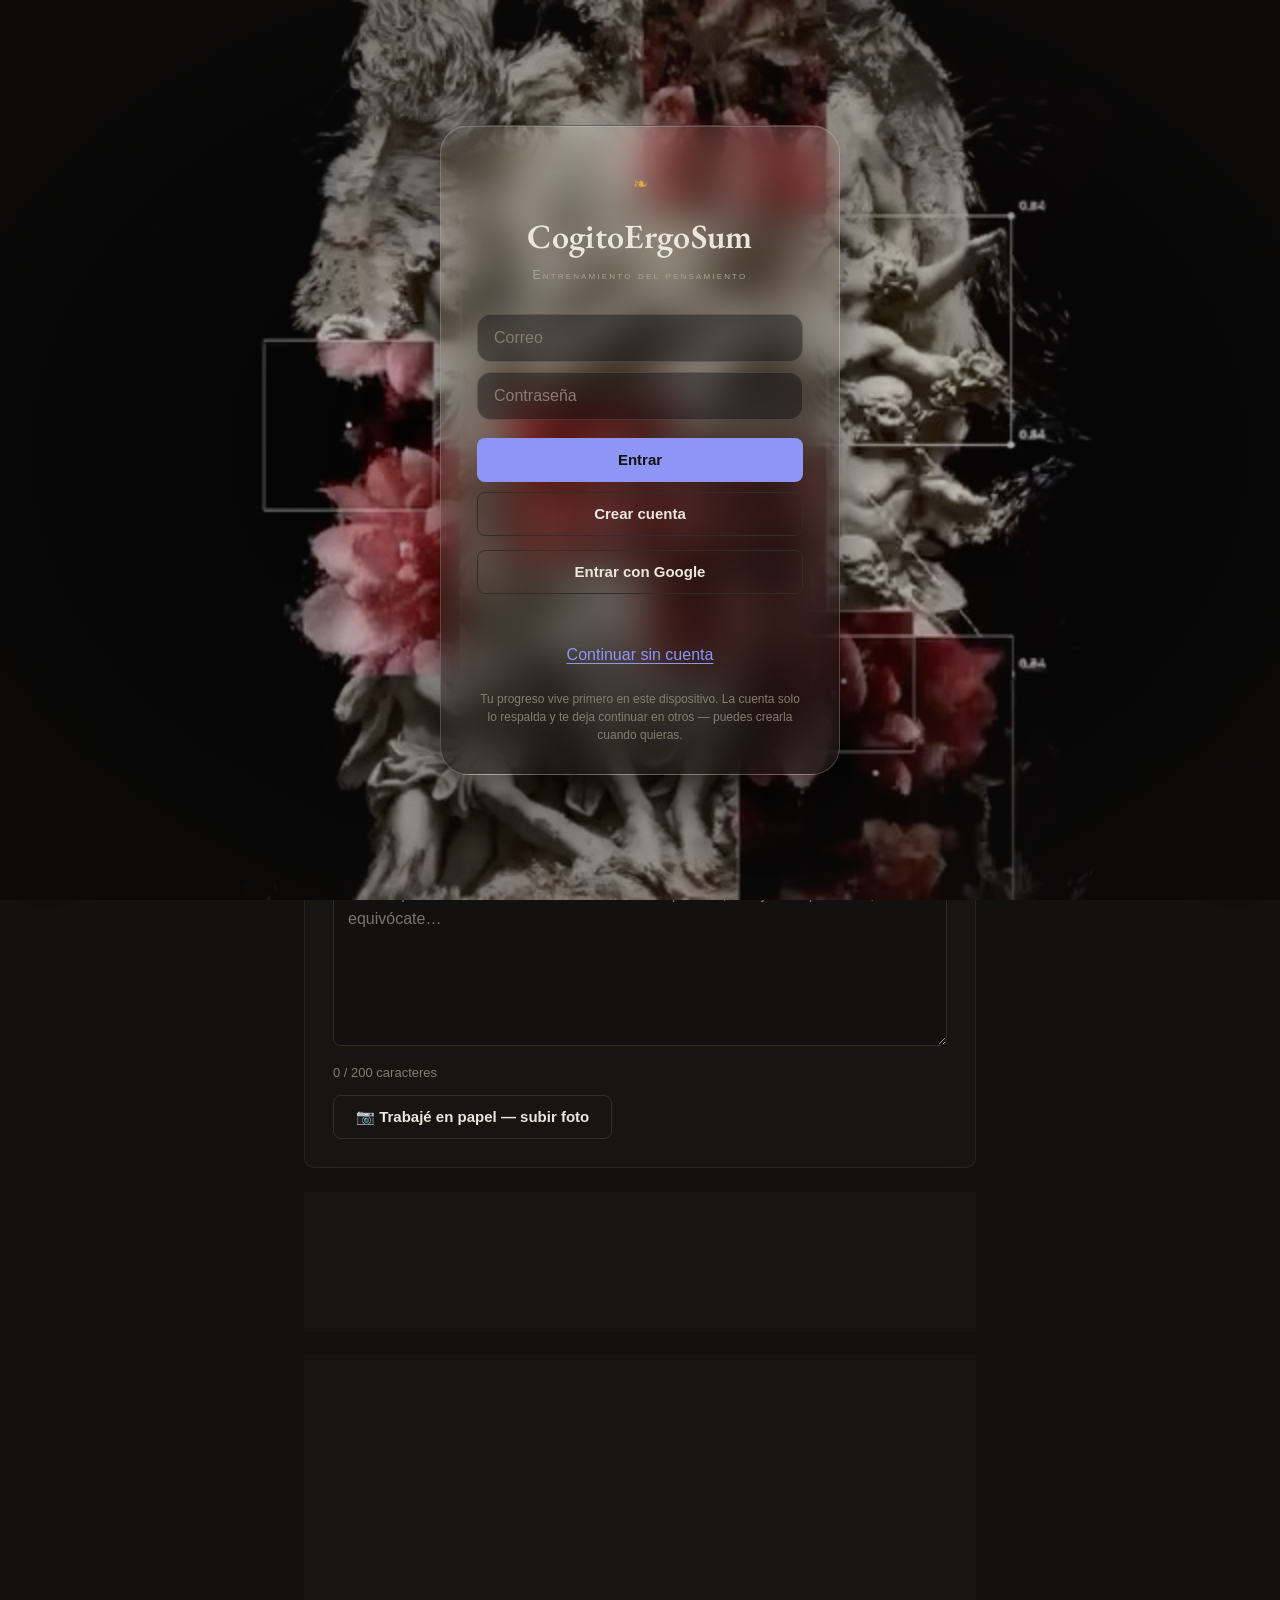
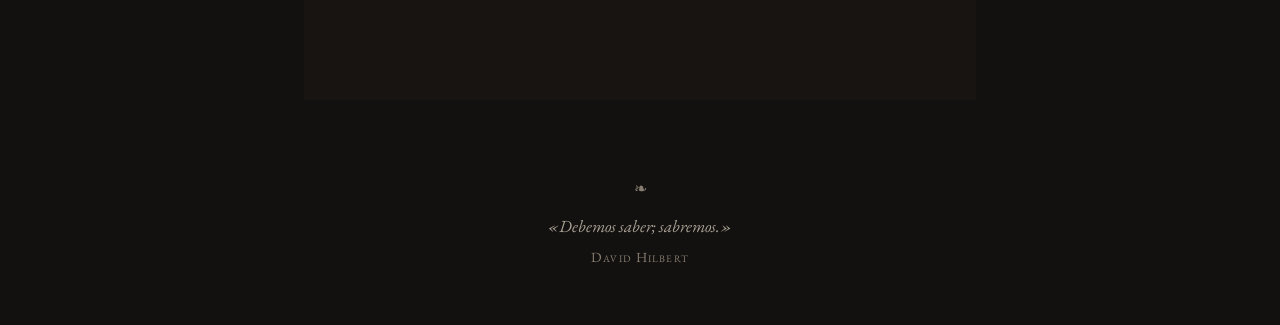
==== index.html @ 9efc7493 "guia: estilizar la vista Guia (mision, mapa, funciones, fuentes, rutina) ChatGPT reescribio el HTML " ====
<!DOCTYPE html>
<html lang="es">
<head>
  <meta charset="UTF-8" />
  <meta name="viewport" content="width=device-width, initial-scale=1.0" />
  <title>CogitoErgoSum — Entrenamiento del pensamiento</title>
  <meta name="theme-color" content="#16130f" />
  <!-- KaTeX vendorizado local (assets/katex/, sin CDN, offline/PWA): render de
       matemáticas con calidad de libro en las lecciones del Modo Estudio. El JS
       expone window.katex; js/markdown.js lo usa con fallback a Unicode. -->
  <link rel="stylesheet" href="assets/katex/katex.min.css" />
  <script defer src="assets/katex/katex.min.js"></script>
  <link rel="stylesheet" href="css/styles.css" />
  <link rel="manifest" href="manifest.webmanifest" />
  <link rel="icon" href="assets/icons/icon.svg" type="image/svg+xml" />
  <link rel="apple-touch-icon" href="assets/icons/icon-180.png" />
  <!--
    CogitoErgoSum — aplicación sin dependencias externas (PWA instalable).
    Los módulos ES6 requieren servirla por HTTP. Desde esta carpeta ejecuta:
    python3 -m http.server 8000   y abre   http://localhost:8000
  -->
</head>
<body>
  <!-- Portada de inicio de sesión: aparece al abrir si no hay sesión y el
       usuario no ha elegido "continuar sin cuenta". La cuenta es SIEMPRE
       opcional (Constitución §0.7): este umbral invita, jamás bloquea.
       El video (login.mp4) solo se reproduce con la portada visible y si
       prefers-reduced-motion lo permite; oculta, ni se descarga. -->
  <section id="pantalla-login" hidden>
    <div class="login-fondo" aria-hidden="true">
      <video id="login-video" muted loop playsinline preload="none"
        poster="assets/video/login-poster.jpg">
        <source src="assets/video/login.mp4" type="video/mp4" />
      </video>
    </div>
    <div class="login-tarjeta">
      <p class="login-floron" aria-hidden="true">❧</p>
      <h1 class="login-marca">CogitoErgoSum</h1>
      <p class="login-sub">Entrenamiento del pensamiento</p>
      <div class="login-campos">
        <input id="login-email" type="email" placeholder="Correo"
          autocomplete="email" aria-label="Correo" />
        <input id="login-password" type="password" placeholder="Contraseña"
          autocomplete="current-password" aria-label="Contraseña" />
      </div>
      <div class="login-acciones">
        <button id="btn-login-entrar" class="primario">Entrar</button>
        <button id="btn-login-registrar" class="secundario login-vidrio">Crear cuenta</button>
        <button id="btn-login-google" class="secundario login-vidrio login-google">Entrar con Google</button>
      </div>
      <p id="login-mensaje" class="login-mensaje"></p>
      <button id="btn-login-omitir" class="enlace login-omitir">Continuar sin cuenta</button>
      <p class="login-nota">
        Tu progreso vive primero en este dispositivo. La cuenta solo lo
        respalda y te deja continuar en otros — puedes crearla cuando quieras.
      </p>
    </div>
  </section>

  <!-- Fondo de la biblioteca (§5.4 punto 0): video en bucle a 0.5× detrás de
       todo el contenido. Sin autoplay deliberado: app.js lo reproduce solo si
       prefers-reduced-motion lo permite (sin JS o con movimiento reducido
       queda el póster estático, que ya viene precacheado). El filtro CSS lo
       vuelve nocturno (paleta §1) y el velo garantiza contraste AA. -->
  <div class="fondo-app" aria-hidden="true">
    <video id="fondo-video" muted loop playsinline preload="none"
      poster="assets/video/fondo-poster.jpg">
      <source src="assets/video/fondo.mp4" type="video/mp4" />
    </video>
  </div>

  <header class="app-header">
    <div class="header-inner">
      <div class="marca-bloque">
        <span class="marca">CogitoErgoSum</span>
        <span class="marca-sub">Entrenamiento del pensamiento</span>
      </div>
      <!-- Rachas siempre visibles: 🔥 entrenamiento · 📘 estudio (independientes) -->
      <div id="header-rachas" class="header-rachas" title="Tus rachas"></div>
      <nav>
        <button id="nav-sesion" class="activo">Entrenamiento</button>
        <button id="nav-estudio">Estudio</button>
        <button id="nav-claustro">Claustro</button>
        <button id="nav-guia">Guía</button>
        <button id="nav-dashboard">Dashboard</button>
      </nav>
      <!-- Cerrar sesión: existe solo con sesión activa; los datos locales
           siguen intactos (LocalStorage es la verdad, §3.4) -->
      <button id="btn-header-salir" class="header-salir" hidden
        title="Cerrar sesión" aria-label="Cerrar sesión">⏻</button>
    </div>
  </header>

  <main class="contenedor">

    <!-- ============================ SESIÓN ============================ -->
    <section id="vista-sesion">

      <!-- Fresh start (§2.2): romper la racha nunca borra el logro -->
      <article class="tarjeta freshstart" id="seccion-freshstart" hidden>
        <h2>Las rachas se rompen; los hábitos se reconstruyen</h2>
        <p id="freshstart-texto" class="freshstart-texto"></p>
        <div class="freshstart-acciones">
          <button id="btn-freshstart-meta" class="primario">Empezar meta corta: 3 días</button>
          <button id="btn-freshstart-cerrar" class="secundario">Hoy solo entreno</button>
        </div>
      </article>

      <!-- Problema del día: solo enunciado y dificultad visual mínima -->
      <article class="tarjeta">
        <div class="problema-meta">
          <span id="problema-dificultad" class="dificultad" title="Dificultad"></span>
          <span id="badge-revision" class="badge" hidden>Revisión</span>
        </div>
        <h1 id="problema-titulo">Cargando…</h1>
        <p id="problema-enunciado"></p>
      </article>

      <!-- Temporizador de reflexión (§2.6: pausa + duración configurable) -->
      <article class="tarjeta">
        <h2>Tiempo de reflexión</h2>
        <div class="timer-fila">
          <span id="timer-display">20:00</span>
          <div class="timer-controles">
            <button id="btn-timer-pausa" class="timer-boton" title="Pausar o reanudar el cronómetro" aria-label="Pausar o reanudar el cronómetro">⏸</button>
            <button id="btn-timer-extender" class="timer-boton" title="Seguir forcejeando 10 minutos más">+10 min</button>
            <button id="btn-timer-terminar" class="timer-boton timer-boton--terminar" title="Ya llegué a la solución — terminar el forcejeo ahora" aria-label="Terminar el forcejeo ahora" hidden>Listo</button>
          </div>
        </div>
        <span id="timer-etiqueta" class="timer-etiqueta">La solución se desbloquea al agotarse</span>
        <div class="barra-progreso"><div id="timer-progreso"></div></div>
        <div class="timer-config">
          <label for="select-duracion">Duración de tus próximos forcejeos:</label>
          <select id="select-duracion" aria-label="Duración del temporizador para próximos problemas"></select>
          <span id="timer-sugerencia" class="timer-sugerencia"></span>
        </div>
        <!-- Checkpoint metacognitivo (Schoenfeld): ~40% y ~80% del forcejeo -->
        <div id="checkpoint-metacognitivo" class="checkpoint" hidden>
          <span class="checkpoint-titulo">Checkpoint metacognitivo</span>
          <p></p>
        </div>
      </article>

      <!-- Mi Desconstrucción -->
      <article class="tarjeta">
        <h2>Mi Desconstrucción</h2>
        <ul class="guia-desconstruccion">
          <li>¿Qué se pide exactamente y qué información tengo?</li>
          <li>¿Qué falta, qué sobra y qué restricciones existen?</li>
          <li>¿Qué hipótesis y estrategias podría probar?</li>
          <li>¿A qué otros problemas se parece?</li>
          <li>Registra intentos, errores y caminos descartados.</li>
          <li id="guia-revision" hidden>Es una revisión: ¿qué señal del enunciado reconoces y qué moraleja de tu cuaderno aplica aquí?</li>
        </ul>
        <textarea id="desconstruccion"
          placeholder="Piensa por escrito. Nadie te observa: anota hipótesis, dibuja con palabras, equivócate…"></textarea>
        <div class="textarea-pie">
          <span id="contador-caracteres">0 / 200 caracteres</span>
          <span id="autosave-indicador"></span>
        </div>
        <!-- Desconstrucción en papel (IA, opcional): el mentor transcribe la
             foto (texto y expresiones matemáticas) y valida la redacción —
             jamás juzga si el camino es correcto durante el forcejeo. -->
        <div id="descon-foto-fila" class="acciones-cuenta" hidden>
          <button id="btn-descon-foto" class="secundario">📷 Trabajé en papel — subir foto</button>
          <input id="input-descon-foto" type="file" accept="image/*" hidden />
          <span id="descon-foto-estado" class="sync-mensaje"></span>
        </div>
        <div id="descon-foto-resultado" class="foto-resultado" hidden>
          <p class="nota-privacidad">Transcripción del mentor — revísala antes de añadirla:</p>
          <p id="descon-foto-transcripcion" class="foto-transcripcion"></p>
          <p id="descon-foto-observacion" class="foto-observacion"></p>
          <div class="acciones-cuenta">
            <button id="btn-descon-foto-anadir" class="primario">Añadir a mi desconstrucción</button>
            <button id="btn-descon-foto-descartar" class="secundario">Descartar</button>
          </div>
        </div>
      </article>

      <!-- Hints socráticos -->
      <article class="tarjeta">
        <h2>Pistas</h2>
        <ul id="hints-lista"></ul>
        <button id="btn-hint" class="secundario">Pedir pista 1 de 5</button>
      </article>

      <!-- Revelar solución (bloqueado por timer + desconstrucción + predicción) -->
      <article class="tarjeta">
        <h2>Solución</h2>

        <!-- Predicción de jugada: el usuario genera su hipótesis de estrategia
             ANTES de ver la solución; la real se revela solo al cerrar la sesión -->
        <fieldset class="autoeval" id="fieldset-prediccion">
          <legend>Predicción de jugada — antes de revelar: ¿qué crees que pedía este problema?</legend>
          <label><input type="radio" name="prediccion" value="inversion" /> Pensar hacia atrás</label>
          <label><input type="radio" name="prediccion" value="optimizacion" /> Maximizar o minimizar</label>
          <label><input type="radio" name="prediccion" value="invariantes" /> Algo que se conserva</label>
          <label><input type="radio" name="prediccion" value="patrones" /> Una regularidad oculta</label>
          <label><input type="radio" name="prediccion" value="nose" /> Aún no lo veo</label>
        </fieldset>

        <button id="btn-revelar" class="primario" disabled>Revelar solución</button>
        <p id="bloqueo-mensaje"></p>
        <div id="seccion-solucion" hidden>
          <p id="solucion-texto"></p>
          <p id="explicacion-texto"></p>
        </div>
      </article>

      <!-- Reflexión posterior (Pólya: mirar hacia atrás) -->
      <article class="tarjeta" id="seccion-reflexion" hidden>
        <h2>Reflexión</h2>

        <fieldset class="autoeval">
          <legend>¿Cómo te fue antes de ver la solución?</legend>
          <label><input type="radio" name="autoeval" value="resuelto" /> Lo resolví</label>
          <label><input type="radio" name="autoeval" value="parcial" /> Avancé parcialmente</label>
          <label><input type="radio" name="autoeval" value="fallado" /> Aún no salió</label>
        </fieldset>

        <!-- Ficha para el cuaderno de moralejas: el artefacto más importante.
             Moraleja y disparador son obligatorios para cerrar la sesión. -->
        <div class="campo-reflexion campo-ficha">
          <label for="ficha-moraleja">★ Moraleja — ¿qué aprendiste? En una frase: qué desbloqueó el problema</label>
          <textarea id="ficha-moraleja" class="textarea-corta"
            placeholder="Ej.: «Sumar las ecuaciones hace desaparecer la variable cruzada.»"></textarea>
        </div>

        <div class="campo-reflexion campo-ficha">
          <label for="ficha-disparador">★ Disparador — ¿qué señal del enunciado debía hacerte pensar en esa idea?</label>
          <textarea id="ficha-disparador" class="textarea-corta"
            placeholder="Ej.: «Había simetría → debí buscar una sustitución simétrica.»"></textarea>
        </div>

        <div class="campo-reflexion">
          <label for="reflexion-comparacion">Comparación — mi enfoque vs. la solución propuesta</label>
          <textarea id="reflexion-comparacion" placeholder="¿Qué intentaste (sobre todo los caminos muertos)? ¿Dónde te atascaste exactamente? ¿Dónde divergió tu camino?"></textarea>
        </div>

        <!-- Revisión del mentor (IA, opcional; SOLO tras el revelado): compara
             tu intento (texto o foto del papel) con la solución oficial y
             señala el punto exacto de divergencia. -->
        <div id="revision-ia" class="campo-reflexion" hidden>
          <label>Revisión del mentor (opcional) — sube tu intento y te dirá dónde exactamente divergió tu camino</label>
          <div class="acciones-cuenta">
            <button id="btn-revision-foto" class="secundario">📷 Foto de mi intento</button>
            <input id="input-revision-foto" type="file" accept="image/*" hidden />
            <button id="btn-revision-pedir" class="secundario">Pedir revisión</button>
          </div>
          <p id="revision-estado" class="sync-mensaje"></p>
          <div id="revision-resultado" class="piso-ficha" hidden></div>
        </div>

        <div class="campo-reflexion">
          <label for="reflexion-transferencia">Transferencia — ¿dónde más aplica esta idea?</label>
          <textarea id="reflexion-transferencia" placeholder="Contextos distintos donde reutilizarías este esquema mental."></textarea>
        </div>

        <button id="btn-completar" class="primario">Cerrar sesión de hoy</button>
        <p id="reflexion-error" class="error"></p>
      </article>

      <!-- Resultado -->
      <article class="tarjeta" id="seccion-resultado" hidden>
        <h2>Sesión completada</h2>
        <div id="resultado-score">—</div>
        <!-- Momento de aprendizaje explícito: la estrategia se revela SOLO aquí -->
        <p id="resultado-estrategia" class="resultado-estrategia"></p>
        <p id="resultado-prediccion" class="resultado-detalle"></p>
        <!-- Validación del proceso (§2.2): tras un fallo, dato + reencuadre -->
        <p id="resultado-proceso" class="resultado-proceso" hidden></p>
        <p id="resultado-dificultad" class="resultado-detalle"></p>
        <p id="resultado-racha" class="resultado-detalle"></p>
        <!-- Revelado de insignias: solo aquí, jamás interrumpe el forcejeo -->
        <div id="resultado-insignias" class="insignias-reveladas"></div>
        <p class="separador-floron" aria-hidden="true">❧</p>
        <button id="btn-otro-problema" class="secundario">Entrenar otro problema</button>
      </article>

      <!-- Piso mínimo: en días sin energía, un recall corto conserva la cadena -->
      <p id="piso-invitacion" class="piso-invitacion" hidden>
        ¿Día sin energía? <button id="btn-piso-abrir" class="enlace">Cumple el piso mínimo (~5 min)</button> y conserva la cadena.
      </p>

      <article class="tarjeta" id="seccion-piso" hidden>
        <h2>Piso mínimo — recuerda una ficha</h2>
        <p class="piso-instruccion">
          Sin resolverlo de nuevo: ¿qué señal del enunciado debía disparar la idea clave,
          y cuál fue la moraleja que destilaste?
        </p>
        <h3 id="piso-titulo" class="piso-titulo"></h3>
        <p id="piso-enunciado" class="piso-enunciado"></p>
        <div id="piso-quiz">
          <textarea id="piso-recuerdo" class="textarea-corta"
            placeholder="Escribe de memoria la señal y la moraleja. Después podrás comparar con tu ficha original."></textarea>
          <div class="textarea-pie">
            <span id="piso-contador">0 / 80 caracteres</span>
          </div>
          <button id="btn-piso-completar" class="primario" disabled>Cerrar piso mínimo</button>
        </div>
        <div id="piso-ficha" class="piso-ficha" hidden></div>
        <p id="piso-resultado" class="resultado-detalle"></p>
        <div id="piso-insignias" class="insignias-reveladas"></div>
      </article>

    </section>

    <!-- ============================ ESTUDIO =========================== -->
    <!-- Camino 2: roadmap de Definitivo.pdf. Lectura dirigida (la app señala
         qué leer; se lee en el libro), retrieval al volver y examen del motor
         por bloque. El contenido vive en data/study.json. -->
    <section id="vista-estudio" hidden>

      <article class="tarjeta">
        <h2>Tu camino</h2>
        <p id="estudio-bloque-titulo" class="estudio-bloque-titulo">Cargando…</p>
        <p id="estudio-bloque-meta" class="estudio-bloque-meta"></p>
        <label class="estudio-bloque-nav">Ver bloque:
          <select id="estudio-bloque-selector"></select>
        </label>
        <ul id="estudio-unidades" class="estudio-unidades"></ul>
        <p id="estudio-examen-estado" class="nota-privacidad"></p>
        <button id="btn-examen-iniciar" class="primario" hidden>Presentar examen del bloque</button>
      </article>

      <article class="tarjeta" id="estudio-unidad" hidden>
        <h2>Unidad</h2>
        <h3 id="unidad-titulo" class="piso-titulo"></h3>
        <div id="unidad-lectura" class="lista-estrategias"></div>
        <!-- Lección integrada (pedido 2026-06-11): teoría completa redactada
             para la app (data/teoria/*.md) — estudiable sin el libro físico.
             El puntero al libro se conserva para quien quiera profundizar. -->
        <button id="btn-unidad-leccion" class="secundario" hidden>📖 Leer la lección aquí</button>
        <div id="unidad-leccion" class="leccion" hidden></div>
        <button id="btn-quiz-iniciar" class="primario" hidden>Ya leí — evalúame</button>
        <div id="unidad-quiz" hidden></div>
        <div id="unidad-cierre" hidden></div>
      </article>

      <article class="tarjeta" id="estudio-examen" hidden>
        <h2>Examen del bloque</h2>
        <p class="piso-instruccion">
          Cinco problemas no vistos, mezclados de todo lo avanzado. Por cada uno:
          predice la jugada, forcejea, y al revelar registra el disparador.
          Se aprueba reconociendo jugadas, no resolviéndolo todo.
        </p>
        <div id="examen-contenido"></div>
      </article>

      <article class="tarjeta" id="estudio-examen-cluster" hidden>
        <h2 id="examen-cluster-titulo">Examen del cluster</h2>
        <p class="piso-instruccion">
          Preguntas seleccionadas de todas las lecciones del cluster. Responde desde
          la memoria antes de revelar — el forcejeo es el aprendizaje.
        </p>
        <div id="examen-cluster-contenido"></div>
      </article>

      <!-- La Fase 7 (Arena) agrupa sus 118 lecciones bajo las 8 categorías de la
           taxonomía (data/entrevista/_taxonomia.json): cada categoría es un
           acordeón con sus unidades en orden didáctico y, dentro, la simulación de
           entrevista de esa ronda (Nivel E, sin IA, cluster-<id>.json). Lo pinta
           renderClustersFase7() en js/study.js dentro de #estudio-unidades. -->

    </section>

    <!-- =========================== CLAUSTRO =========================== -->
    <!-- Fase D (§2.4): compartir la pasión, no establecer dominancia.
         Solo vitrinas (avatar, sellos, rachas, moraleja opt-in) y el
         reconocimiento ❧. Sin rankings, sin presencia, sin actividad. -->
    <section id="vista-claustro" hidden>

      <article class="tarjeta" id="claustro-sin-cuenta" hidden>
        <h2>El claustro</h2>
        <p class="piso-instruccion">
          Un lugar pequeño para compartir con tus amigos la pasión de razonar:
          cada quien ve la vitrina del otro (su pensador, sus sellos, sus rachas)
          como fuente de inspiración — nunca como competencia.
        </p>
        <p class="nota-privacidad">
          Para entrar necesitas tu cuenta de sincronización: ve a
          Dashboard → «Mi cuenta» y crea una o inicia sesión. El claustro es
          completamente opcional: la app entera funciona sin él.
        </p>
      </article>

      <article class="tarjeta" id="claustro-sin-nombre" hidden>
        <h2>Entra al claustro</h2>
        <p class="piso-instruccion">
          Elige el nombre con el que te verán tus amigos. Tu perfil es invisible
          para cualquiera que no sea tu amigo aceptado.
        </p>
        <div class="mentor-config">
          <input id="claustro-username" type="text" maxlength="24"
            placeholder="Tu nombre en el claustro (3-24 caracteres)" autocomplete="off" />
          <button id="btn-claustro-crear" class="primario">Entrar al claustro</button>
        </div>
        <p id="claustro-crear-msg" class="sync-mensaje"></p>
      </article>

      <article class="tarjeta" id="claustro-notifs" hidden>
        <h2>Reconocimientos recibidos</h2>
        <div id="claustro-notifs-lista"></div>
      </article>

      <article class="tarjeta" id="claustro-amigos" hidden>
        <h2>Tus amigos</h2>
        <p class="fila"><strong>Tu nombre:</strong> <span id="claustro-mi-nombre"></span></p>
        <ul id="claustro-amigos-lista" class="estudio-unidades"></ul>
        <p id="claustro-amigos-vacio" class="nota-privacidad" hidden>
          Aún sin amigos por aquí — y no hace falta ninguno para entrenar.
          Cuando quieras compartir el camino: genera un código y dáselo a UNA persona.
        </p>
        <div class="acciones-cuenta">
          <button id="btn-claustro-invitar" class="secundario">Generar código de invitación</button>
        </div>
        <p id="claustro-codigo" class="sync-mensaje"></p>
        <div class="mentor-config">
          <input id="claustro-canje" type="text" placeholder="Código de un amigo (CES-…)" autocomplete="off" />
          <button id="btn-claustro-canjear" class="secundario">Canjear</button>
        </div>
        <p id="claustro-msg" class="sync-mensaje"></p>
      </article>

      <!-- Vitrina de un amigo: avatar, sellos ganados, rachas, moraleja -->
      <article class="tarjeta" id="claustro-vitrina" hidden>
        <h2>Vitrina</h2>
        <h3 id="vitrina-nombre" class="piso-titulo"></h3>
        <div id="vitrina-rachas" class="vitrina-rachas"></div>
        <div id="vitrina-avatar" class="avatar-figura"></div>
        <div id="vitrina-moraleja" class="piso-ficha" hidden></div>
        <div id="vitrina-insignias" class="estante"></div>
        <div class="acciones-cuenta">
          <button id="btn-vitrina-pj" class="primario">Pensar juntos</button>
          <button id="btn-vitrina-cerrar" class="secundario">Volver</button>
          <button id="btn-vitrina-eliminar" class="secundario peligro">Deshacer el vínculo</button>
        </div>
      </article>

      <!-- Pensar juntos (§2.4 p.15): mismo problema, cada quien por su lado.
           El problema se sortea del pool común; sin score, sin ganador. -->
      <article class="tarjeta" id="claustro-pj" hidden>
        <h2>Pensar juntos</h2>
        <p class="nota-privacidad">
          Dos amigos atacan el MISMO problema, cada quien por su lado y con el
          bucle completo de entrenamiento. Al cerrar ambos, sus desconstrucciones
          y moralejas se leen lado a lado. No hay ganador: el premio es ver otra
          mente trabajar.
        </p>
        <div id="pj-lista"></div>
      </article>

      <article class="tarjeta" id="claustro-pj-vista" hidden>
        <h2>Dos mentes, un problema</h2>
        <div id="pj-vista-contenido"></div>
        <div class="acciones-cuenta">
          <button id="btn-pj-vista-cerrar" class="secundario">Volver</button>
        </div>
      </article>

      <article class="tarjeta" id="claustro-compartir" hidden>
        <h2>Mi moraleja de la semana</h2>
        <p class="nota-privacidad">
          Lo único de tu trabajo que un amigo puede leer — y solo si tú lo decides.
          Elige una ficha de tu cuaderno para dejarla en tu vitrina.
        </p>
        <select id="claustro-ficha-select" class="selector" aria-label="Ficha a compartir"></select>
        <div class="acciones-cuenta">
          <button id="btn-claustro-compartir" class="secundario">Compartir esta ficha</button>
          <button id="btn-claustro-descompartir" class="secundario">Dejar de compartir</button>
        </div>
        <p id="claustro-compartir-msg" class="sync-mensaje"></p>
      </article>

    </section>

    <!-- =========================== DASHBOARD ========================== -->
    <section id="vista-dashboard" hidden>

      <article class="tarjeta">
        <h2>Dashboard cognitivo</h2>
        <div class="grid-stats">
          <div class="stat"><div id="stat-resueltos" class="valor">0</div><div class="etiqueta">Problemas</div></div>
          <div class="stat"><div id="stat-exito" class="valor">0%</div><div class="etiqueta">Tasa de éxito</div></div>
          <div class="stat"><div id="stat-tiempo" class="valor">0 min</div><div class="etiqueta">Tiempo promedio</div></div>
          <div class="stat"><div id="stat-hints" class="valor">0</div><div class="etiqueta">Pistas usadas</div></div>
          <div class="stat"><div id="stat-racha" class="valor">0</div><div class="etiqueta">Racha diaria</div></div>
          <div class="stat"><div id="stat-mejor-racha" class="valor">0</div><div class="etiqueta">Mejor racha</div></div>
          <div class="stat"><div id="stat-dificultad" class="valor">—</div><div class="etiqueta">Nivel actual</div></div>
          <div class="stat"><div id="stat-disparadores" class="valor">—</div><div class="etiqueta">Disparadores reconocidos</div></div>
          <div class="stat"><div id="stat-fichas" class="valor">0</div><div class="etiqueta">Fichas con disparador</div></div>
        </div>
      </article>

      <!-- El pensador: avatar por capas — cuenta la historia de TU trabajo -->
      <article class="tarjeta">
        <h2>El pensador</h2>
        <div id="avatar-figura" class="avatar-figura"></div>
        <p class="avatar-nota">
          Cada elemento se gana con trabajo: pasa el cursor para leer su historia.
          Nada aquí se compra ni se sortea.
        </p>
        <div id="rating-heuristicas" class="rating-heuristicas"></div>
        <p class="nota-privacidad">
          Tu nivel por estrategia es privado: mide tu camino contra tu propio pasado,
          no contra nadie. Dominada = 5 o más sesiones con puntuación ≥ 70 en esa estrategia.
        </p>
      </article>

      <!-- Mi estante: vitrina de sellos. Las no ganadas son siluetas sin nombre -->
      <article class="tarjeta">
        <h2>Mi estante</h2>
        <p class="nota-privacidad">
          Sellos de la biblioteca: se ganan con esfuerzo sostenido, nunca con suerte.
          Los que faltan permanecen en silueta — aún por descubrir.
        </p>
        <div id="estante-insignias" class="estante"></div>
      </article>

      <article class="tarjeta">
        <h2>Modo Estudio</h2>
        <div class="lista-estrategias" id="dash-estudio">
          <p class="fila">Aún sin actividad de estudio.</p>
        </div>
      </article>

      <article class="tarjeta">
        <h2>Cuaderno de moralejas</h2>
        <p class="nota-privacidad">
          Tu biblioteca de patrones: una ficha por problema con la moraleja que destilaste
          y la señal que debía dispararla. Releerlas y contarlas es tu evidencia de avance.
        </p>
        <div id="cuaderno-lista" class="cuaderno-lista"></div>
        <button id="btn-imprimir-cuaderno" class="secundario" style="margin-top:12px">
          ⬇ Descargar / imprimir cuaderno
        </button>
      </article>

      <article class="tarjeta">
        <h2>Estrategias mentales</h2>
        <div class="lista-estrategias">
          <p class="fila"><strong>Dominadas:</strong> <span id="estrategias-dominadas">—</span></p>
          <p class="fila"><strong>En desarrollo:</strong> <span id="estrategias-debiles">—</span></p>
        </div>
        <div id="chart-estrategias"></div>
      </article>

      <article class="tarjeta">
        <h2>Curva de dificultad</h2>
        <div id="chart-curva"></div>
      </article>

      <!-- Mi cuenta: sincronización opcional (Fase C). LocalStorage sigue
           siendo la verdad; sin cuenta, la app es 100% funcional. -->
      <article class="tarjeta">
        <h2>Mi cuenta — sincronización entre dispositivos (opcional)</h2>
        <div id="cuenta-anonima">
          <div class="mentor-config">
            <input id="sync-email" type="email" placeholder="Correo" autocomplete="email" />
            <input id="sync-password" type="password" placeholder="Contraseña (mínimo 8)" autocomplete="new-password" />
          </div>
          <div class="acciones-cuenta">
            <button id="btn-sync-entrar" class="primario">Iniciar sesión</button>
            <button id="btn-sync-registrar" class="secundario">Crear cuenta</button>
          </div>
        </div>
        <div id="cuenta-activa" hidden>
          <p class="fila"><strong>Sesión:</strong> <span id="sync-usuario"></span></p>
          <p class="fila" id="sync-estado-linea"></p>
          <div class="acciones-cuenta">
            <button id="btn-sync-ahora" class="secundario">Sincronizar ahora</button>
            <button id="btn-sync-importar" class="secundario">Importar mi progreso local</button>
            <button id="btn-sync-salir" class="secundario">Cerrar sesión</button>
            <button id="btn-sync-borrar" class="secundario peligro">Borrar cuenta</button>
          </div>
        </div>
        <div class="acciones-cuenta">
          <button id="btn-exportar-datos" class="secundario">Exportar mis datos (JSON)</button>
        </div>
        <p id="sync-mensaje" class="sync-mensaje"></p>
        <p class="nota-privacidad">
          Tu progreso vive primero en este dispositivo y la app jamás se bloquea por falta de
          red. Con cuenta, cada cierre de sesión se respalda y puedes continuar en otro
          dispositivo. Las API keys de Claude nunca se suben. Borrar la cuenta elimina todo
          del servidor en dos clics, sin preguntas de más.
        </p>
      </article>

      <article class="tarjeta">
        <h2>Generador de variantes (IA, opcional)</h2>
        <p class="fila"><strong>Variantes en tu biblioteca:</strong> <span id="factory-contador">0</span></p>
        <button id="btn-generar-variante" class="secundario">Generar variante nueva</button>
        <p id="factory-estado"></p>
        <p class="nota-privacidad">
          La IA analiza la estructura profunda de un problema que ya trabajaste y crea uno nuevo
          con contexto totalmente distinto pero el mismo esquema mental. La variante entra a tu
          biblioteca y aparecerá como problema de entrenamiento en sesiones futuras.
          Requiere una cuenta de Claude activa (configúrala abajo).
        </p>
      </article>

      <article class="tarjeta">
        <h2>Potenciar con Claude (opcional) — Cuentas</h2>
        <p class="piso-instruccion">
          Conectar tu cuenta toma 2 minutos: <strong>1)</strong> abre la consola de Claude
          e inicia sesión ahí con tu correo (Gmail incluido) —
          <a href="https://platform.claude.com/settings/keys" target="_blank" rel="noopener">platform.claude.com → API Keys</a> —,
          <strong>2)</strong> crea una API key y cópiala, <strong>3)</strong> pégala aquí abajo.
          Anthropic no permite a apps de terceros un botón «iniciar sesión con Claude»;
          la key es la vía oficial y vive solo en este dispositivo.
        </p>
        <ul id="mentor-cuentas" class="lista-cuentas"></ul>
        <div class="mentor-config">
          <input id="cuenta-nombre" type="text" placeholder="Nombre (ej. Cuenta personal)" autocomplete="off" />
          <input id="cuenta-apikey" type="password" placeholder="API key de Anthropic (sk-ant-…)" autocomplete="off" />
          <button id="btn-cuenta-agregar" class="secundario">Agregar cuenta</button>
          <button id="btn-cuenta-probar" class="secundario">Probar la cuenta</button>
        </div>
        <p id="mentor-estado"></p>
        <p class="nota-privacidad">
          Conectar Claude significa pegar tu propia API key (se genera en la consola de tu cuenta:
          platform.claude.com → API Keys); no existe un «iniciar sesión con Claude» para apps de
          terceros. La key vive SOLO en este dispositivo (LocalStorage) y jamás se envía a ningún
          servidor nuestro. Habilita pistas dinámicas y variantes frescas; sin key, la app funciona
          completa con las pistas curadas incluidas.
        </p>
      </article>

      <article class="tarjeta">
        <h2>Mentor local (opcional) — RAG sobre tu biblioteca</h2>
        <p class="piso-instruccion">
          Si tienes el backend del mentor corriendo (RAG + DeepSeek en una
          laptop, ver <code>mentor-backend/</code>), conéctalo aquí. En el Modo
          Estudio, el mentor explicará apoyándose en la biblioteca. Es opcional:
          si está apagado, la app sigue igual. Tu API key de Claude jamás se
          envía a este backend.
        </p>
        <div class="mentor-config">
          <label class="check-fila">
            <input id="local-habilitado" type="checkbox" />
            <span>Activar mentor local en este dispositivo</span>
          </label>
          <input id="local-url" type="url" placeholder="URL del backend (https://mentor.tu-dominio.com)" autocomplete="off" />
          <input id="local-token" type="password" placeholder="Service token (el de tu .env)" autocomplete="off" />
          <button id="btn-local-guardar" class="secundario">Guardar</button>
          <button id="btn-local-probar" class="secundario">Probar conexión</button>
        </div>
        <p id="local-estado"></p>
        <p class="nota-privacidad">
          La URL y el token viven SOLO en este dispositivo (LocalStorage, fuera
          de la sincronización). Para usar el mentor local necesitas tu cuenta
          iniciada: el backend valida tu sesión.
        </p>
      </article>

      <article class="tarjeta">
        <h2>Diagnóstico</h2>
        <p class="nota-privacidad">
          Últimos avisos técnicos de este dispositivo (jamás se suben).
          Útil si el mentor o la sincronización no responden.
        </p>
        <div id="diagnostico-lista" class="lista-estrategias"></div>
      </article>

    </section>

    <!-- ============================ GUÍA ============================ -->
    <section id="vista-guia" hidden>

      <article class="tarjeta guia-portada">
        <p class="guia-eyebrow">Manual de uso</p>
        <h2>CogitoErgoSum entrena pensamiento transferible.</h2>
        <p class="guia-lead">
          La aplicación combina práctica deliberada, estudio guiado, recuperación activa,
          revisión espaciada, pizarra y analítica personal para convertir problemas difíciles
          en patrones que puedes reconocer fuera de la app.
        </p>
        <div class="guia-resumen" aria-label="Resumen de la aplicación">
          <p><strong>235</strong><span>lecciones conectadas</span></p>
          <p><strong>10</strong><span>fases de estudio</span></p>
          <p><strong>2</strong><span>caminos de entrenamiento</span></p>
        </div>
      </article>

      <article class="tarjeta guia-panel">
        <h2>Qué es y para qué sirve</h2>
        <p>
          CogitoErgoSum no premia consumir contenido rápido. Su misión es formar criterio:
          comprender un problema, elegir una estrategia, sostener el forcejeo, explicar el
          error y transferir la moraleja a un caso nuevo.
        </p>
        <p>
          El diseño se apoya en Pólya, práctica de recuperación, repetición espaciada,
          dificultad deseable, interleaving y metacognición. Por eso la app te pide escribir
          antes de revelar, responder antes de releer y cerrar cada intento con una señal
          reutilizable.
        </p>
      </article>

      <article class="tarjeta guia-panel">
        <h2>Mapa rápido</h2>
        <div class="guia-mapa">
          <section>
            <h3>Entrenamiento</h3>
            <p>Problema del día, temporizador, pistas graduadas, solución y ficha de cierre.</p>
          </section>
          <section>
            <h3>Estudio</h3>
            <p>Ruta completa por fases, clusters, lecciones, quizzes y exámenes acumulativos.</p>
          </section>
          <section>
            <h3>Dashboard</h3>
            <p>Métricas, rachas, estrategias dominadas, debilidades y cuaderno imprimible.</p>
          </section>
          <section>
            <h3>Claustro</h3>
            <p>Vitrina personal, sellos, rachas y reconocimiento sobrio del progreso.</p>
          </section>
          <section>
            <h3>Pizarra</h3>
            <p>Lienzo persistente por problema, unidad o examen: pluma, marcador, goma y lazo.</p>
          </section>
          <section>
            <h3>Cuenta</h3>
            <p>Sincronización opcional, mentor local configurable y diagnóstico del dispositivo.</p>
          </section>
        </div>
      </article>

      <article class="tarjeta guia-panel">
        <h2>Flujo recomendado</h2>
        <ol class="guia-pasos">
          <li>
            <strong>Empieza en Entrenamiento.</strong>
            Lee el enunciado sin categoría visible y escribe tu desconstrucción antes de mirar pistas.
          </li>
          <li>
            <strong>Forcejea con papel o pizarra.</strong>
            Prueba casos pequeños, dibuja, busca invariantes, trabaja hacia atrás o cambia de representación.
          </li>
          <li>
            <strong>Revela solo después de un intento honesto.</strong>
            Compara tu camino con la solución; no copies, diagnostica qué señal no viste.
          </li>
          <li>
            <strong>Cierra con moraleja y disparador.</strong>
            La moraleja resume el patrón; el disparador dice cuándo reconocerlo en el futuro.
          </li>
          <li>
            <strong>Usa Estudio para construir base.</strong>
            Lee la lección, contesta el quiz sin releer primero y usa el error como mapa de reestudio.
          </li>
          <li>
            <strong>Revisa el Dashboard cada pocos días.</strong>
            Observa rachas, estrategias débiles, fichas acumuladas y repasos pendientes.
          </li>
        </ol>
      </article>

      <article class="tarjeta guia-panel">
        <h2>Funcionalidades clave</h2>
        <dl class="guia-funciones">
          <div>
            <dt>Problema adaptativo</dt>
            <dd>El motor busca una zona exigente: ni trivial ni imposible, con dificultad ajustada por desempeño.</dd>
          </div>
          <div>
            <dt>Pistas graduadas</dt>
            <dd>Cinco niveles de ayuda para desbloquear sin regalar la solución desde el inicio.</dd>
          </div>
          <div>
            <dt>Ficha de aprendizaje</dt>
            <dd>Predicción, desconstrucción, moraleja, disparador y solución quedan como cuaderno personal.</dd>
          </div>
          <div>
            <dt>Ruta Estudio</dt>
            <dd>Diez fases: fundamentos, competencia matemática, entrevistas, ciberseguridad y GenAI responsable.</dd>
          </div>
          <div>
            <dt>Grafo de conocimiento</dt>
            <dd>Las lecciones se conectan con enlaces vivos entre fases para saltar del concepto a sus aplicaciones.</dd>
          </div>
          <div>
            <dt>Quizzes y exámenes</dt>
            <dd>Preguntas por dificultad, escenarios, reflexión, exámenes por bloque y por cluster.</dd>
          </div>
          <div>
            <dt>Repaso espaciado</dt>
            <dd>Los fallos vuelven como práctica posterior para convertir conocimiento frágil en memoria útil.</dd>
          </div>
          <div>
            <dt>Pizarra persistente</dt>
            <dd>Cada contexto conserva su lienzo local para diagramas, álgebra, casos y borradores.</dd>
          </div>
          <div>
            <dt>Exportación</dt>
            <dd>El Dashboard permite imprimir o guardar como PDF el cuaderno de fichas y soluciones.</dd>
          </div>
        </dl>
      </article>

      <article class="tarjeta guia-panel guia-biblioteca">
        <h2>Fuentes y solidez bibliográfica</h2>
        <p>
          El syllabus fue construido sobre fuentes canónicas y contemporáneas, no sobre resúmenes
          genéricos. Combina libros de resolución de problemas, estadística, sistemas, seguridad,
          ML, causalidad, GenAI y marcos técnicos usados en industria.
        </p>
        <div class="guia-fuentes">
          <section>
            <h3>Resolución y competencia</h3>
            <p>Pólya, Zeitz, Engel, AoPS, AIME, Putnam y colecciones de probabilidad desafiante.</p>
          </section>
          <section>
            <h3>Probabilidad, estadística y ML</h3>
            <p>Blitzstein & Hwang, Casella-Berger, DeGroot-Scherwish, ISLR, Practical Statistics y ML systems.</p>
          </section>
          <section>
            <h3>Entrevistas y sistemas</h3>
            <p>Cracking the Coding Interview, Alex Xu, Designing ML Systems, Reliable ML, SRE y Observability Engineering.</p>
          </section>
          <section>
            <h3>Causalidad y Health AI</h3>
            <p>Hernán & Robins, Pearl, Causal Inference: The Mixtape, Survival Analysis y OHDSI/OMOP.</p>
          </section>
          <section>
            <h3>Ciberseguridad</h3>
            <p>Security Engineering, OWASP, NIST, MITRE ATT&CK, MITRE ATLAS, privacidad y seguridad de ML/LLMs.</p>
          </section>
          <section>
            <h3>IA generativa</h3>
            <p>Transformers, self-attention, RAG, evaluación, agentes, multi-agente, AI RMF y producción responsable.</p>
          </section>
        </div>
        <p class="guia-nota">
          La promesa no es autoridad por bibliografía: es transferencia. Cada fuente se convirtió en lecciones,
          preguntas, escenarios y proyectos diseñados para que el usuario practique, falle, diagnostique y vuelva
          a aplicar la idea en otro dominio.
        </p>
      </article>

      <article class="tarjeta guia-panel">
        <h2>Rutina mínima</h2>
        <div class="guia-rutina">
          <p><strong>20-40 min</strong><span>un problema con forcejeo real</span></p>
          <p><strong>10 min</strong><span>ficha: moraleja y disparador</span></p>
          <p><strong>15-30 min</strong><span>una lección o quiz de Estudio</span></p>
          <p><strong>1 vez/semana</strong><span>revisión del Dashboard y cuaderno</span></p>
        </div>
      </article>

    </section>

  </main>

  <!-- Pizarra de trabajo estilo GoodNotes (pedido 2026-06-11): pluma con
       presión, resaltador, goma, lazo (mover/duplicar/borrar), 3 presets
       de grosor por herramienta, figura perfecta al dibujar-y-sostener,
       dedo que desplaza, pellizco para zoom, toque de 2 dedos = deshacer,
       3 = rehacer, doble toque del dedo = pluma↔goma. Cada problema/
       unidad/examen guarda SU pizarra en este dispositivo. El botón
       "Evaluar" (mentor) solo existe con cuenta de Claude activa. -->
  <div id="pizarra-flotante" hidden>
    <button id="pizarra-burbuja" title="Abrir la pizarra" aria-label="Abrir la pizarra">✎</button>
  </div>

  <section id="pizarra-overlay" hidden aria-label="Pizarra de trabajo">
    <header class="pizarra-barra">
      <div class="pizarra-grupo">
        <button id="btn-pizarra-cerrar" class="pizarra-boton" title="Cerrar — tu trazo queda guardado" aria-label="Cerrar la pizarra">✕</button>
        <span id="pizarra-titulo" class="pizarra-titulo"></span>
      </div>
      <div class="pizarra-grupo pizarra-herramientas" role="toolbar" aria-label="Herramientas">
        <button id="btn-piz-pluma" class="pizarra-boton" title="Pluma — dibuja y sostén para figura perfecta" aria-label="Pluma">✒</button>
        <button id="btn-piz-goma" class="pizarra-boton" title="Goma — borra trazos completos · doble toque del dedo alterna pluma/goma" aria-label="Goma">◌</button>
        <button id="btn-piz-marcador" class="pizarra-boton" title="Resaltador — tinta translúcida" aria-label="Resaltador">▰</button>
        <button id="btn-piz-lazo" class="pizarra-boton" title="Lazo — rodea trazos para moverlos, duplicarlos o borrarlos" aria-label="Lazo">⬚</button>
        <span id="piz-grosores" class="piz-grosores" role="group" aria-label="Grosor del trazo"></span>
        <div id="piz-colores" class="piz-colores"></div>
      </div>
      <div class="pizarra-grupo">
        <button id="btn-piz-mentor" class="pizarra-boton piz-mentor" hidden
          title="Enviar esta página al mentor socrático">🪶 Evaluar</button>
        <button id="btn-piz-sel-duplicar" class="pizarra-boton pizarra-sel-borrar" hidden>Duplicar</button>
        <button id="btn-piz-sel-borrar" class="pizarra-boton pizarra-sel-borrar" hidden>Borrar selección</button>
        <button id="btn-piz-deshacer" class="pizarra-boton" title="Deshacer (toque de 2 dedos)" aria-label="Deshacer">↩</button>
        <button id="btn-piz-rehacer" class="pizarra-boton" title="Rehacer (toque de 3 dedos)" aria-label="Rehacer">↪</button>
        <button id="btn-piz-limpiar" class="pizarra-boton" title="Limpiar la página (doble toque)" aria-label="Limpiar la página">⌫</button>
        <span class="pizarra-paginas">
          <button id="btn-piz-pag-prev" class="pizarra-boton" title="Página anterior" aria-label="Página anterior">‹</button>
          <span id="piz-pag-info">1/1</span>
          <button id="btn-piz-pag-next" class="pizarra-boton" title="Página siguiente" aria-label="Página siguiente">›</button>
          <button id="btn-piz-pag-nueva" class="pizarra-boton" title="Nueva página" aria-label="Nueva página">+</button>
        </span>
      </div>
    </header>
    <div id="pizarra-lienzo-wrap">
      <canvas id="pizarra-canvas"></canvas>
      <span id="piz-zoom" class="piz-chip" hidden>100%</span>
      <span id="piz-toast" class="piz-chip piz-toast" hidden></span>
    </div>
  </section>

  <!-- Mentor flotante (§4.4 ampliado): disponible en TODAS las vistas, SOLO
       con cuenta de Claude activa (sin key no existe — no se muestra
       "bloqueado"). El modo cambia según el contexto: socrático durante el
       forcejeo (jamás revela), revisión tras el revelado, acompañante en
       Estudio y coach sobre tus propias métricas en el resto. -->
  <div id="mentor-flotante" hidden>
    <section id="mentor-panel" hidden aria-label="Mentor">
      <header class="mentor-panel-cabecera">
        <div><strong class="mentor-titulo">Mentor</strong> <span id="mentor-modo" class="mentor-modo"></span></div>
        <button id="btn-mentor-cerrar" class="enlace" aria-label="Cerrar el mentor">✕</button>
      </header>
      <div id="mentor-mensajes" class="chat-mensajes"></div>
      <p id="mentor-chat-estado" class="sync-mensaje"></p>
      <p id="mentor-foto-chip" class="sync-mensaje" hidden></p>
      <div class="mentor-config">
        <button id="btn-mentor-foto" class="timer-boton" title="Adjuntar una foto (tu hoja, tu intento, una duda)" aria-label="Adjuntar foto">📷</button>
        <input id="input-mentor-foto" type="file" accept="image/*" hidden />
        <input id="mentor-entrada" type="text" placeholder="Escríbele al mentor…" autocomplete="off" />
        <button id="btn-mentor-enviar" class="secundario">Enviar</button>
      </div>
      <p class="nota-privacidad" id="mentor-nota"></p>
    </section>
    <button id="mentor-burbuja" title="Mentor" aria-label="Abrir el mentor">🪶</button>
  </div>

  <!-- Citas de la biblioteca: rotación curada, determinista por día -->
  <footer class="pie-biblioteca" id="pie-biblioteca" hidden>
    <span class="floron" aria-hidden="true">❧</span>
    <blockquote id="cita-texto"></blockquote>
    <cite id="cita-autor"></cite>
  </footer>

  <script type="module" src="js/app.js"></script>
</body>
</html>
---- css/styles.css ----
/* ============================================================
   CogitoErgoSum — "La biblioteca" (HANDOFFCES §1)
   Metáfora rectora: sala de lectura nocturna. Piedra volcánica
   (Vasconcelos) y madera oscura como fondo; UNA fuente de luz de
   lámpara de escritorio (ámbar/dorado) reservada a logros, rachas
   y momentos ceremoniales; índigo para lo interactivo.
   Ritmo lento deliberado: transiciones 200-300 ms ease-out, sin
   rebotes ni confeti. El único teatro permitido: el sello de una
   insignia nueva (animación de tinta, sobria).
   ============================================================ */

/* ------------------- Tokens de color (documentados) ---------------- */

:root {
  /* Piedra y madera — fondos cálidos, nunca negro puro */
  --bg: #131110;            /* piedra volcánica: fondo base */
  --bg-elevado: #1b1815;    /* madera oscura: tarjetas */
  --bg-sutil: #232019;      /* superficie interior (inputs, filas) */
  --borde: #322d26;         /* junta entre piedras */

  /* Tinta sobre papel a la luz de la lámpara */
  --texto: #ece7dd;         /* tinta principal */
  --texto-suave: #aaa295;   /* tinta secundaria */
  --texto-tenue: #867d70;   /* rótulos pequeños (contraste AA sobre tarjeta) */

  /* Luz de lámpara — SOLO logros, rachas y momentos ceremoniales */
  --lampara: #d9a84e;
  --lampara-suave: rgba(217, 168, 78, 0.12);
  --lampara-borde: rgba(217, 168, 78, 0.35);

  /* Índigo/violeta — lo interactivo (se conserva de la base previa) */
  --acento: #8d96f7;
  --acento-suave: rgba(141, 150, 247, 0.14);

  /* Semánticos */
  --exito: #7fc98f;
  --alerta: #d9a84e;        /* la atención también es luz de lámpara */
  --peligro: #e08f8f;

  --radio: 10px;
  --transicion: 0.25s ease-out;   /* ritmo lento deliberado */

  --fuente: -apple-system, BlinkMacSystemFont, "Inter", "Segoe UI", sans-serif;
  --serif: "EB Garamond", "Iowan Old Style", "Palatino", Georgia, serif;
  --mono: "SF Mono", "JetBrains Mono", ui-monospace, monospace;

  /* Fondo de video (§5.4 p.0). El video original es claro (astrolabio sobre
     blanco): el filtro lo invierte a nocturno —tinta luminosa sobre piedra—
     para conservar la paleta y el contraste AA. Si se prefiere el video tal
     cual (claro), poner --fondo-filtro: none y subir el velo a ~0.82. */
  --fondo-filtro: invert(1) brightness(0.85) sepia(0.3);
  --fondo-velo: rgba(19, 17, 16, 0.45);

  /* Vidrio líquido: tarjetas translúcidas sobre el video */
  --vidrio: rgba(27, 24, 21, 0.6);
  --vidrio-borde: rgba(236, 231, 221, 0.07);
}

/* ------------------- Tipografía con alma de imprenta --------------- */
/* EB Garamond (OFL), servida localmente desde /assets/fonts — sin CDNs */

@font-face {
  font-family: "EB Garamond";
  src: url("../assets/fonts/EBGaramond-Regular.woff2") format("woff2");
  font-weight: 400;
  font-style: normal;
  font-display: swap;
}

@font-face {
  font-family: "EB Garamond";
  src: url("../assets/fonts/EBGaramond-SemiBold.woff2") format("woff2");
  font-weight: 600;
  font-style: normal;
  font-display: swap;
}

@font-face {
  font-family: "EB Garamond";
  src: url("../assets/fonts/EBGaramond-Italic.woff2") format("woff2");
  font-weight: 400;
  font-style: italic;
  font-display: swap;
}

* { margin: 0; padding: 0; box-sizing: border-box; }

html { color-scheme: dark; }

body {
  background: var(--bg);
  color: var(--texto);
  font-family: var(--fuente);
  font-size: 16px;
  line-height: 1.65;
  -webkit-font-smoothing: antialiased;
}

/* Foco de teclado siempre visible (accesibilidad §1) */
:focus-visible {
  outline: 2px solid var(--acento);
  outline-offset: 2px;
  border-radius: 4px;
}

/* prefers-reduced-motion respetado en todo */
@media (prefers-reduced-motion: reduce) {
  *, *::before, *::after {
    animation-duration: 0.01ms !important;
    animation-iteration-count: 1 !important;
    transition-duration: 0.01ms !important;
    scroll-behavior: auto !important;
  }
}

/* ------------- Fondo de video de la biblioteca (§5.4 p.0) ---------- */

.fondo-app {
  position: fixed;
  inset: 0;
  z-index: -1;
  overflow: hidden;
  background: var(--bg); /* fallback mientras llega el póster/video */
}

.fondo-app video {
  width: 100%;
  height: 100%;
  /* El video es vertical (720×1280): cover lo encuadra bien tanto en
     celular (proporción nativa) como en escritorio (recorte simétrico) */
  object-fit: cover;
  object-position: center;
  filter: var(--fondo-filtro);
}

/* Velo de contraste: el contenido siempre se lee, el video respira detrás */
.fondo-app::after {
  content: "";
  position: absolute;
  inset: 0;
  background: var(--fondo-velo);
}

/* -------------- Portada de inicio de sesión (login) ---------------- */
/* El video login.mp4 ya es nocturno (mármol sobre negro): no se invierte;
   un viñeteado sutil garantiza la lectura de la tarjeta. El vidrio de la
   tarjeta es CLARO a propósito (pedido del usuario, 2026-06-11): el mármol
   debe verse a través — blur bajo y lámina casi transparente; la
   legibilidad la sostienen el viñeteado y el propio video oscuro. */

#pantalla-login {
  position: fixed;
  inset: 0;
  z-index: 40;                 /* por encima del header (10) y el mentor (30) */
  display: flex;
  align-items: center;
  justify-content: center;
  padding: 24px;
  overflow-y: auto;
}

#pantalla-login[hidden] { display: none; }

.login-fondo {
  position: absolute;
  inset: 0;
  overflow: hidden;
  background: #000;            /* el negro del propio video, sin costuras */
}

.login-fondo video {
  width: 100%;
  height: 100%;
  object-fit: cover;
  object-position: center;
}

/* El video nativo mide 544×680. Pedido del usuario (2026-06-11): que el
   mármol se vea GRANDE alrededor de la tarjeta. En escritorio: cover con
   tope de ~2× el tamaño natural (más allá se pixela feo), centrado — su
   fondo negro se funde con .login-fondo. En móvil, cover normal. */
@media (min-width: 541px) {
  .login-fondo video {
    position: absolute;
    inset: 0;
    margin: auto;
    width: min(100%, 1088px);   /* 2 × 544 */
    height: min(100%, 1360px);  /* 2 × 680 */
    object-fit: cover;
  }
}

.login-fondo::after {
  content: "";
  position: absolute;
  inset: 0;
  background: radial-gradient(
    ellipse at center,
    rgba(19, 17, 16, 0.08) 0%,
    rgba(19, 17, 16, 0.62) 100%
  );
}

.login-tarjeta {
  position: relative;
  width: min(400px, 100%);
  text-align: center;
  padding: 44px 36px 30px;
  border-radius: 28px;
  background: linear-gradient(168deg, rgba(236, 231, 221, 0.10), rgba(19, 17, 16, 0.72));
  -webkit-backdrop-filter: blur(20px) saturate(1.4);
  backdrop-filter: blur(20px) saturate(1.4);
  border: 1px solid rgba(236, 231, 221, 0.22);
  box-shadow:
    inset 0 1px 0 rgba(236, 231, 221, 0.18),
    0 24px 64px rgba(0, 0, 0, 0.6);
}

@supports not ((backdrop-filter: blur(1px)) or (-webkit-backdrop-filter: blur(1px))) {
  .login-tarjeta { background: rgba(27, 24, 21, 0.94); }
}

.login-floron { color: var(--lampara); font-size: 18px; margin-bottom: 8px; }

.login-marca {
  font-family: var(--serif);
  font-size: 34px;
  font-weight: 600;
  letter-spacing: 0.01em;
  color: var(--texto);
}

.login-sub {
  font-size: 12px;
  font-variant-caps: small-caps;
  letter-spacing: 0.18em;
  color: var(--texto-suave);
  margin: 2px 0 28px;
}

.login-campos { display: flex; flex-direction: column; gap: 10px; }

.login-campos input {
  width: 100%;
  background: rgba(19, 17, 16, 0.45);
  border: 1px solid rgba(236, 231, 221, 0.14);
  border-radius: 14px;
  color: var(--texto);
  font-family: inherit;
  font-size: 16px;             /* ≥16px evita zoom forzado en iOS */
  padding: 13px 16px;
  min-height: 48px;
  transition: border-color var(--transicion), background var(--transicion);
}

.login-campos input::placeholder { color: var(--texto-tenue); }

.login-campos input:focus {
  outline: none;
  border-color: var(--acento);
  background: rgba(19, 17, 16, 0.6);
}

.login-acciones {
  display: flex;
  flex-direction: column;
  gap: 10px;
  margin-top: 18px;
}

.login-acciones button { width: 100%; border-radius: 14px; }

/* Secundario sobre vidrio: borde de luz, no de piedra */
button.login-vidrio { border-color: rgba(236, 231, 221, 0.18); }

/* Google OAuth: separador visual entre email/pass y proveedor externo */
button.login-google { margin-top: 4px; border-top: 1px solid rgba(236, 231, 221, 0.08); padding-top: 14px; }

.login-mensaje { font-size: 13px; color: var(--texto-suave); margin-top: 12px; min-height: 1.4em; }

.login-omitir { margin-top: 10px; color: var(--texto-suave); font-size: 14px; }

.login-omitir:hover { color: var(--texto); }

.login-nota { font-size: 12px; color: var(--texto-tenue); margin-top: 14px; line-height: 1.5; }

/* Botón de cerrar sesión del header (solo con sesión activa) */
.header-salir {
  background: transparent;
  border: 1px solid var(--vidrio-borde);
  color: var(--texto-suave);
  font-size: 16px;
  width: 40px;
  min-width: 40px;
  height: 40px;
  border-radius: 50%;
  cursor: pointer;
  transition: border-color var(--transicion), color var(--transicion);
}

.header-salir:hover { border-color: var(--peligro); color: var(--peligro); }

/* ----------------------------- Layout ----------------------------- */

.contenedor {
  max-width: 720px;
  margin: 0 auto;
  padding: 0 24px 40px;
}

header.app-header {
  position: sticky;
  top: 0;
  z-index: 10;
  background: rgba(19, 17, 16, 0.55);
  -webkit-backdrop-filter: blur(18px) saturate(1.15);
  backdrop-filter: blur(18px) saturate(1.15);
  border-bottom: 1px solid var(--vidrio-borde);
}

.header-inner {
  max-width: 720px;
  margin: 0 auto;
  padding: 12px 24px;
  display: flex;
  align-items: center;
  justify-content: space-between;
  gap: 16px;
}

/* Wordmark serif de CogitoErgoSum con subtítulo permanente */
.marca-bloque { display: flex; flex-direction: column; line-height: 1.2; }

.marca {
  font-family: var(--serif);
  font-size: 21px;
  font-weight: 600;
  letter-spacing: 0.01em;
  color: var(--texto);
}

.marca-sub {
  font-size: 11px;
  font-variant-caps: small-caps;
  letter-spacing: 0.14em;
  color: var(--texto-tenue);
}

nav { display: flex; gap: 6px; }

nav button {
  background: transparent;
  border: 1px solid transparent;
  color: var(--texto-suave);
  font-family: inherit;
  font-size: 14px;
  padding: 8px 14px;
  min-height: 40px;
  border-radius: 8px;
  cursor: pointer;
  transition: color var(--transicion), background var(--transicion);
}

nav button:hover { color: var(--texto); background: var(--bg-sutil); }
nav button.activo { color: var(--acento); background: var(--acento-suave); }

/* Rachas siempre visibles: el logro sostenido vive en luz de lámpara */
.header-rachas { display: flex; gap: 8px; margin-left: auto; }

.racha-chip {
  font-size: 13px;
  font-weight: 600;
  font-variant-numeric: tabular-nums;
  color: var(--lampara);
  background: var(--lampara-suave);
  border: 1px solid var(--lampara-borde);
  border-radius: 999px;
  padding: 3px 10px;
  white-space: nowrap;
}

/* --------------------------- Tarjetas ----------------------------- */

/* Vidrio líquido (§5.4 p.0): el video se ve a través de cada tarjeta.
   Solo tarjetas y header llevan backdrop-filter (rendimiento: las
   superficies interiores --bg-sutil siguen opacas, sin capas anidadas). */
.tarjeta {
  background: var(--vidrio);
  -webkit-backdrop-filter: blur(16px) saturate(1.15);
  backdrop-filter: blur(16px) saturate(1.15);
  border: 1px solid var(--vidrio-borde);
  border-radius: var(--radio);
  padding: 28px;
  margin-top: 24px;
}

/* Sin soporte de backdrop-filter: superficies opacas como antes */
@supports not ((backdrop-filter: blur(1px)) or (-webkit-backdrop-filter: blur(1px))) {
  .tarjeta { background: var(--bg-elevado); border-color: var(--borde); }
  header.app-header { background: rgba(19, 17, 16, 0.92); border-bottom-color: var(--borde); }
}

.tarjeta h2 {
  font-size: 13px;
  font-weight: 600;
  letter-spacing: 0.08em;
  text-transform: uppercase;
  color: var(--texto-tenue);
  margin-bottom: 16px;
}

/* ------------------------- Problema diario ------------------------ */

.problema-meta {
  display: flex;
  align-items: center;
  gap: 12px;
  margin-bottom: 10px;
}

.dificultad {
  font-size: 13px;
  letter-spacing: 3px;
  color: var(--acento);
}

.badge {
  font-size: 11px;
  font-weight: 600;
  letter-spacing: 0.06em;
  text-transform: uppercase;
  color: var(--alerta);
  border: 1px solid var(--lampara-borde);
  background: var(--lampara-suave);
  padding: 2px 10px;
  border-radius: 999px;
}

/* Título del problema: serif de imprenta (momento ceremonial diario) */
#problema-titulo {
  font-family: var(--serif);
  font-size: 30px;
  font-weight: 600;
  letter-spacing: 0;
  margin-bottom: 14px;
}

#problema-enunciado {
  font-size: 17px;
  color: var(--texto);
  white-space: pre-line;
}

/* --------------------------- Temporizador ------------------------- */

.timer-fila {
  display: flex;
  align-items: center;
  justify-content: space-between;
  gap: 12px;
  margin-bottom: 6px;
}

#timer-display {
  font-family: var(--mono);
  font-size: 32px;
  font-weight: 600;
  font-variant-numeric: tabular-nums;
}

.timer-controles { display: flex; gap: 8px; }

/* Controles del cronómetro (§2.6): sobrios, sin culpa */
.timer-boton {
  background: transparent;
  border: 1px solid var(--borde);
  color: var(--texto-suave);
  font-family: inherit;
  font-size: 14px;
  min-width: 44px;
  min-height: 44px;
  padding: 8px 14px;
  border-radius: 8px;
  cursor: pointer;
  transition: border-color var(--transicion), color var(--transicion);
}

.timer-boton:hover:not(:disabled) { border-color: var(--acento); color: var(--acento); }

.timer-boton--terminar {
  border-color: var(--acento);
  color: var(--acento);
  font-weight: 600;
}
.timer-boton--terminar:hover:not(:disabled) {
  background: var(--acento);
  color: var(--fondo);
}

.timer-etiqueta { display: block; font-size: 13px; color: var(--texto-tenue); margin-bottom: 10px; }

.timer-config {
  display: flex;
  align-items: center;
  gap: 10px;
  flex-wrap: wrap;
  margin-top: 14px;
  font-size: 13px;
  color: var(--texto-tenue);
}

.timer-config select {
  background: var(--bg-sutil);
  border: 1px solid var(--borde);
  color: var(--texto);
  font-family: inherit;
  font-size: 13px;
  padding: 8px 10px;
  min-height: 40px;
  border-radius: 8px;
  cursor: pointer;
}

.timer-sugerencia { color: var(--texto-tenue); font-style: italic; }

/* Checkpoint metacognitivo (Schoenfeld): freno anti-madriguera */
.checkpoint {
  margin-top: 14px;
  background: var(--lampara-suave);
  border: 1px solid var(--lampara-borde);
  border-radius: 8px;
  padding: 12px 16px;
  font-size: 14px;
  color: var(--texto-suave);
}

.checkpoint-titulo {
  display: block;
  font-size: 11px;
  font-weight: 700;
  letter-spacing: 0.08em;
  text-transform: uppercase;
  color: var(--alerta);
  margin-bottom: 4px;
}

.barra-progreso {
  height: 5px;
  background: var(--bg-sutil);
  border-radius: 999px;
  overflow: hidden;
}

#timer-progreso {
  height: 100%;
  width: 0%;
  background: linear-gradient(90deg, var(--acento), #a99df0);
  border-radius: 999px;
  transition: width 1s linear;
}

/* ------------------------- Desconstrucción ------------------------ */

.guia-desconstruccion {
  font-size: 14px;
  color: var(--texto-suave);
  margin-bottom: 14px;
}

.guia-desconstruccion li { margin-left: 20px; margin-bottom: 2px; }

textarea {
  width: 100%;
  min-height: 180px;
  background: var(--bg);
  border: 1px solid var(--borde);
  border-radius: 8px;
  color: var(--texto);
  font-family: inherit;
  font-size: 16px;             /* ≥16px evita zoom forzado en iOS */
  line-height: 1.6;
  padding: 14px;
  resize: vertical;
  transition: border-color var(--transicion);
}

textarea:focus { outline: none; border-color: var(--acento); }

.textarea-pie {
  display: flex;
  justify-content: space-between;
  margin-top: 8px;
  font-size: 13px;
  color: var(--texto-tenue);
}

#contador-caracteres.ok { color: var(--exito); }
#autosave-indicador { color: var(--texto-tenue); font-style: italic; }

/* ------------------------------ Hints ----------------------------- */

#hints-lista { list-style: none; margin-bottom: 16px; }

.hint-item {
  background: var(--bg-sutil);
  border-left: 3px solid var(--acento);
  border-radius: 6px;
  padding: 12px 16px;
  margin-bottom: 10px;
  font-size: 15px;
}

.hint-nivel {
  display: inline-block;
  font-size: 11px;
  font-weight: 700;
  letter-spacing: 0.08em;
  text-transform: uppercase;
  color: var(--acento);
  margin-bottom: 4px;
  margin-right: 8px;
}

.hint-ia {
  font-size: 11px;
  color: var(--texto-tenue);
  border: 1px solid var(--borde);
  border-radius: 999px;
  padding: 1px 8px;
}

/* ----------------------------- Botones ---------------------------- */

button.primario, button.secundario {
  font-family: inherit;
  font-size: 15px;
  font-weight: 600;
  padding: 12px 22px;
  min-height: 44px;            /* objetivo táctil */
  border-radius: 8px;
  cursor: pointer;
  transition: filter var(--transicion), border-color var(--transicion), color var(--transicion);
  border: 1px solid transparent;
}

button.primario {
  background: var(--acento);
  color: #131110;
}

button.primario:hover:not(:disabled) { filter: brightness(1.12); }

button.secundario {
  background: transparent;
  border-color: var(--borde);
  color: var(--texto);
}

button.secundario:hover:not(:disabled) {
  border-color: var(--acento);
  color: var(--acento);
}

button:disabled {
  opacity: 0.4;
  cursor: not-allowed;
}

#bloqueo-mensaje {
  margin-top: 12px;
  font-size: 13px;
  color: var(--texto-tenue);
}

/* ------------------------ Solución y reflexión -------------------- */

/* Revelado de solución: momento ceremonial → serif */
#solucion-texto {
  font-family: var(--serif);
  font-size: 18px;
  background: var(--bg-sutil);
  border-radius: 8px;
  padding: 18px;
  margin-bottom: 14px;
}

#explicacion-texto { color: var(--texto-suave); font-size: 15px; }

.campo-reflexion { margin-bottom: 18px; }

.campo-reflexion label {
  display: block;
  font-size: 14px;
  font-weight: 600;
  margin-bottom: 6px;
  color: var(--texto-suave);
}

.campo-reflexion textarea { min-height: 80px; }

/* Ficha del cuaderno de moralejas: el artefacto más valioso → luz de lámpara */
.campo-ficha {
  border-left: 3px solid var(--lampara);
  padding-left: 14px;
}

.campo-ficha label { color: var(--texto); }

textarea.textarea-corta { min-height: 56px; }

fieldset.autoeval {
  border: none;
  display: flex;
  gap: 10px;
  flex-wrap: wrap;
  margin-bottom: 18px;
}

fieldset.autoeval legend {
  font-size: 14px;
  font-weight: 600;
  color: var(--texto-suave);
  margin-bottom: 8px;
}

fieldset.autoeval label {
  display: flex;
  align-items: center;
  gap: 8px;
  background: var(--bg-sutil);
  border: 1px solid var(--borde);
  border-radius: 8px;
  padding: 10px 16px;
  min-height: 44px;
  font-size: 14px;
  cursor: pointer;
  transition: border-color var(--transicion);
}

fieldset.autoeval label:has(input:checked) {
  border-color: var(--acento);
  background: var(--acento-suave);
}

.error { color: var(--peligro); font-size: 13px; margin-top: 8px; }

/* ----------------------------- Resultado -------------------------- */

#seccion-resultado { text-align: center; }

/* El cierre de sesión es momento de logro: luz de lámpara */
#resultado-score {
  font-family: var(--serif);
  font-size: 58px;
  font-weight: 600;
  font-variant-numeric: tabular-nums;
  color: var(--lampara);
}

.resultado-detalle { color: var(--texto-suave); font-size: 14px; margin-top: 6px; }

/* Validación del proceso (§2.2): tras un fallo, dato + reencuadre */
.resultado-proceso {
  font-size: 14px;
  color: var(--texto-suave);
  background: var(--bg-sutil);
  border-left: 3px solid var(--lampara);
  border-radius: 6px;
  padding: 12px 16px;
  margin-top: 14px;
  text-align: left;
}

/* Estrategia revelada tras completar (momento de aprendizaje explícito) */
.resultado-estrategia {
  font-size: 15px;
  color: var(--texto);
  margin-top: 14px;
}

.resultado-estrategia strong { color: var(--acento); }

#btn-otro-problema { margin-top: 16px; }

/* Separador con florón (ornamento tipográfico, no decorativo) */
.separador-floron {
  text-align: center;
  color: var(--texto-tenue);
  font-size: 16px;
  margin: 18px 0 4px;
}

/* ----------------- Insignias reveladas (sello de tinta) ----------- */

.insignias-reveladas { margin-top: 18px; display: flex; flex-direction: column; gap: 10px; }

.insignia-revelada {
  display: flex;
  align-items: center;
  gap: 14px;
  text-align: left;
  background: var(--lampara-suave);
  border: 1px solid var(--lampara-borde);
  border-radius: 8px;
  padding: 14px 16px;
  animation: sello 0.3s ease-out;
}

/* El único momento de teatro permitido: el sello, sobrio */
@keyframes sello {
  from { opacity: 0; transform: scale(0.96); }
  to   { opacity: 1; transform: scale(1); }
}

.insignia-glifo {
  font-family: var(--serif);
  font-size: 28px;
  color: var(--lampara);
  line-height: 1;
}

.insignia-nombre {
  font-family: var(--serif);
  font-size: 17px;
  font-weight: 600;
  color: var(--lampara);
}

.insignia-historia { font-size: 13px; color: var(--texto-suave); }

/* --------------------- Vitrina "Mi estante" ----------------------- */

.estante {
  display: grid;
  grid-template-columns: repeat(auto-fill, minmax(150px, 1fr));
  gap: 12px;
  margin-top: 14px;
}

.estante-sello {
  background: var(--bg-sutil);
  border: 1px solid var(--borde);
  border-radius: 8px;
  padding: 14px;
  text-align: center;
}

.estante-sello.ganado { border-color: var(--lampara-borde); }

.estante-sello.ganado .estante-glifo { color: var(--lampara); }

.estante-glifo {
  font-family: var(--serif);
  font-size: 30px;
  color: var(--texto-tenue);
  line-height: 1.2;
}

.estante-nombre {
  font-family: var(--serif);
  font-size: 15px;
  font-weight: 600;
  margin-top: 4px;
}

/* Siluetas: las insignias no ganadas no revelan su nombre */
.estante-sello.silueta { opacity: 0.55; }
.estante-sello.silueta .estante-nombre { color: var(--texto-tenue); font-style: italic; }

.estante-fecha { font-size: 12px; color: var(--texto-tenue); margin-top: 2px; }

.estante-historia { font-size: 12.5px; color: var(--texto-suave); margin-top: 6px; }

.estante-familia {
  font-size: 11px;
  letter-spacing: 0.08em;
  text-transform: uppercase;
  color: var(--texto-tenue);
  margin-top: 6px;
}

/* ------------------------ Avatar "El pensador" -------------------- */

.avatar-figura { display: flex; justify-content: center; margin: 6px 0 14px; }

.avatar-figura svg { max-width: 280px; height: auto; }

.avatar-nota { font-size: 13px; color: var(--texto-tenue); text-align: center; }

.rating-heuristicas { margin-top: 16px; font-size: 14px; color: var(--texto-suave); }

.rating-fila {
  display: flex;
  align-items: center;
  justify-content: space-between;
  gap: 10px;
  padding: 8px 0;
  border-bottom: 1px solid var(--borde);
}

.rating-fila:last-child { border-bottom: none; }

.rating-dominada { color: var(--lampara); font-weight: 600; }

/* ------------------------ Fresh start (§2.2) ---------------------- */

.freshstart {
  border-color: var(--lampara-borde);
}

.freshstart h2 { color: var(--lampara); }

.freshstart-texto { font-family: var(--serif); font-size: 17px; margin-bottom: 14px; }

.freshstart-acciones { display: flex; gap: 10px; flex-wrap: wrap; }

/* ------------------------- Piso mínimo ---------------------------- */

button.enlace {
  background: none;
  border: none;
  padding: 8px;
  font: inherit;
  color: var(--acento);
  cursor: pointer;
  text-decoration: underline;
  text-underline-offset: 3px;
}

.piso-invitacion {
  text-align: center;
  font-size: 13px;
  color: var(--texto-tenue);
  margin-top: 28px;
}

.piso-instruccion { font-size: 14px; color: var(--texto-suave); margin-bottom: 14px; }

.piso-titulo { font-family: var(--serif); font-size: 19px; font-weight: 600; margin-bottom: 8px; }

.piso-enunciado {
  font-size: 15px;
  color: var(--texto-suave);
  white-space: pre-line;
  margin-bottom: 14px;
}

#btn-piso-completar { margin-top: 12px; }

.piso-ficha {
  background: var(--bg-sutil);
  border-left: 3px solid var(--lampara);
  border-radius: 6px;
  padding: 14px 16px;
  font-size: 14px;
  color: var(--texto-suave);
  margin-top: 14px;
}

.piso-ficha strong { color: var(--lampara); }

/* --------------------- Cuaderno de moralejas ---------------------- */

.cuaderno-lista {
  display: flex;
  flex-direction: column;
  gap: 12px;
  max-height: 460px;
  overflow-y: auto;
  margin-top: 14px;
}

.ficha-cuaderno {
  background: var(--bg-sutil);
  border: 1px solid var(--borde);
  border-radius: 8px;
  padding: 14px 16px;
  font-size: 14px;
}

.ficha-meta {
  display: flex;
  align-items: center;
  gap: 10px;
  flex-wrap: wrap;
  margin-bottom: 6px;
}

.ficha-titulo { font-family: var(--serif); font-size: 15px; font-weight: 600; color: var(--texto); }

.ficha-fecha { font-size: 12px; color: var(--texto-tenue); }

.chip-estrategia {
  font-size: 11px;
  font-weight: 600;
  letter-spacing: 0.04em;
  color: var(--acento);
  border: 1px solid var(--borde);
  border-radius: 999px;
  padding: 1px 8px;
}

.ficha-linea { color: var(--texto-suave); margin-top: 4px; }

.ficha-linea strong { color: var(--lampara); font-weight: 600; }

.cuaderno-vacio { color: var(--texto-tenue); font-size: 14px; margin-top: 14px; font-style: italic; }

/* -------------------------- Modo Estudio -------------------------- */

.estudio-bloque-titulo { font-family: var(--serif); font-size: 22px; font-weight: 600; }

.estudio-bloque-meta { font-size: 14px; color: var(--texto-suave); margin-bottom: 10px; }
.estudio-bloque-nav { display: block; font-size: 14px; color: var(--texto-suave); margin-bottom: 14px; }
.estudio-bloque-nav select { margin-left: 6px; background: var(--bg-sutil); color: var(--texto); border: 1px solid var(--borde); border-radius: 6px; padding: 3px 8px; font-size: 13px; }

.estudio-unidades { list-style: none; margin: 14px 0; }

.unidad-item { margin-bottom: 8px; }

/* Panel de unidad abierto INLINE dentro de un cluster (se inserta tras el <li>
   de la unidad clickeada, ver abrirUnidad). Se anida visualmente bajo la unidad
   para que el despliegue se lea continuo y no como una tarjeta suelta al fondo. */
.estudio-unidades #estudio-unidad {
  margin: 4px 0 14px;
  border-left: 3px solid var(--acento);
}

.unidad-boton {
  width: 100%;
  display: flex;
  align-items: center;
  gap: 12px;
  text-align: left;
  background: var(--bg-sutil);
  border: 1px solid var(--borde);
  border-radius: 8px;
  padding: 12px 16px;
  min-height: 44px;
  color: var(--texto);
  font-family: inherit;
  font-size: 14px;
  cursor: pointer;
  transition: border-color var(--transicion);
}

.unidad-boton:hover:not(:disabled) { border-color: var(--acento); }
.unidad-boton:disabled { opacity: 0.45; cursor: not-allowed; }
.unidad-item.hecha .unidad-estado { color: var(--exito); }
.unidad-item.abierta .unidad-estado { color: var(--acento); }

.unidad-nombre { font-weight: 600; }
.unidad-libro { margin-left: auto; font-size: 12px; color: var(--texto-tenue); }

.ruta-chip {
  font-size: 10px;
  font-weight: 700;
  letter-spacing: 0.08em;
  text-transform: uppercase;
  padding: 2px 7px;
  border-radius: 4px;
  flex-shrink: 0;
}
.ruta-quant    { background: rgba(124,77,255,0.18); color: #a78bfa; }
.ruta-maang    { background: rgba(6,182,212,0.18);  color: #67e8f9; }
.ruta-health-ai-rwe { background: rgba(34,197,94,0.18);  color: #86efac; }
.ruta-ml-systems    { background: rgba(251,146,60,0.18);  color: #fdba74; }
.ruta-ciencia-datos { background: rgba(244,114,182,0.18); color: #f9a8d4; }
.ruta-conductual    { background: rgba(234,179,8,0.18);   color: #fde047; }
.ruta-cyber         { background: rgba(239,68,68,0.16);   color: #fca5a5; }
.ruta-genai         { background: rgba(20,184,166,0.16);  color: #5eead4; }

.pistas-container { margin: 12px 0; display: flex; flex-direction: column; gap: 8px; }
.pista-nivel { font-weight: 700; color: var(--alerta); }

.examen-cabecera {
  display: flex;
  align-items: center;
  justify-content: space-between;
  margin: 16px 0 8px;
  gap: 12px;
}
.quiz-progreso {
  font-size: 12px;
  font-weight: 600;
  letter-spacing: 0.06em;
  text-transform: uppercase;
  color: var(--texto-tenue);
}
.examen-reloj {
  font-family: var(--mono);
  font-size: 13px;
  color: var(--texto-tenue);
  letter-spacing: 0.04em;
  flex-shrink: 0;
}

.quiz-enunciado { font-size: 16px; margin-bottom: 12px; white-space: pre-line; }

.quiz-solucion {
  background: var(--bg-sutil);
  border-left: 3px solid var(--exito);
  border-radius: 6px;
  padding: 14px 16px;
  margin: 14px 0;
  font-size: 15px;
}

.quiz-explicacion { color: var(--texto-suave); font-size: 14px; margin-top: 8px; }

/* Opción múltiple interactiva (quiz y examen de cluster) */
.quiz-opciones { display: flex; flex-direction: column; gap: 8px; margin: 12px 0; }
.quiz-opcion {
  text-align: left;
  padding: 12px 14px;
  border: 1px solid var(--borde);
  border-radius: 8px;
  background: var(--bg-elevado);
  color: var(--texto);
  font-size: 15px;
  line-height: 1.45;
  cursor: pointer;
  transition: border-color 0.15s, background 0.15s;
}
.quiz-opcion:hover:not(:disabled) { border-color: var(--acento); }
.quiz-opcion:disabled { cursor: default; opacity: 0.85; }
.quiz-opcion.correcta {
  border-color: var(--exito);
  background: rgba(34, 197, 94, 0.12);
  opacity: 1;
}
.quiz-opcion.incorrecta {
  border-color: #ef4444;
  background: rgba(239, 68, 68, 0.12);
  opacity: 1;
}
.quiz-veredicto-ok { color: var(--exito); font-weight: 600; margin: 0 0 6px; }
.quiz-veredicto-mal { color: #fca5a5; font-weight: 600; margin: 0 0 6px; }

#unidad-quiz textarea, #examen-contenido textarea { margin-top: 4px; }

#unidad-quiz button, #examen-contenido button { margin-top: 12px; }

fieldset.autoeval.vertical { flex-direction: column; gap: 8px; }

.cierre-titulo { font-weight: 600; margin-top: 14px; margin-bottom: 6px; }

.ideas-clave { font-size: 14px; color: var(--texto-suave); margin-left: 20px; }

.ideas-clave li { margin-bottom: 6px; }

/* ----------------------------- Dashboard -------------------------- */

.grid-stats {
  display: grid;
  grid-template-columns: repeat(auto-fit, minmax(150px, 1fr));
  gap: 14px;
}

.stat {
  background: var(--bg-sutil);
  border: 1px solid var(--borde);
  border-radius: 8px;
  padding: 16px;
}

.stat .valor {
  font-size: 26px;
  font-weight: 700;
  font-variant-numeric: tabular-nums;
}

.stat .etiqueta {
  font-size: 12px;
  color: var(--texto-tenue);
  text-transform: uppercase;
  letter-spacing: 0.06em;
  margin-top: 2px;
}

.lista-estrategias { font-size: 14px; color: var(--texto-suave); }
.lista-estrategias strong { color: var(--texto); }
.lista-estrategias .fila { margin-bottom: 6px; }

/* Gráficas SVG */
.chart { width: 100%; height: auto; display: block; }
.chart-grid { stroke: var(--borde); stroke-width: 1; }
.chart-line { fill: none; stroke: var(--acento); stroke-width: 2; }
.chart-label { fill: var(--texto-tenue); font-size: 12px; font-family: var(--fuente); }
.chart-empty { fill: var(--texto-tenue); font-size: 14px; font-family: var(--fuente); }
.chart-bar-bg { fill: var(--bg-sutil); }
.chart-bar { fill: var(--acento); }
.chart-dot { fill: var(--texto-suave); }
.dot-resuelto { fill: var(--exito); }
.dot-parcial { fill: var(--alerta); }
.dot-fallado { fill: var(--texto-tenue); } /* el fallo no se pinta de rojo: es parte del proceso */

/* --------------------------- Mentor IA ---------------------------- */

.mentor-config { display: flex; gap: 10px; flex-wrap: wrap; align-items: center; }

/* Fila de checkbox + etiqueta (mentor local): ocupa el ancho completo para
   que el resto de campos caigan debajo. */
.check-fila {
  display: flex;
  align-items: center;
  gap: 8px;
  flex-basis: 100%;
  color: var(--texto-suave);
  font-size: 14px;
  cursor: pointer;
}
.check-fila input { flex: 0 0 auto; min-width: 0; cursor: pointer; }

.mentor-config input {
  flex: 1;
  min-width: 220px;
  background: var(--bg);
  border: 1px solid var(--borde);
  border-radius: 8px;
  color: var(--texto);
  font-family: var(--mono);
  font-size: 13px;
  padding: 12px;
  min-height: 44px;
}

.mentor-config input:focus { outline: none; border-color: var(--acento); }

#mentor-estado { font-size: 13px; color: var(--texto-tenue); margin-top: 10px; }

.lista-cuentas { list-style: none; margin-bottom: 14px; }

.cuenta-item {
  display: flex;
  align-items: center;
  justify-content: space-between;
  gap: 10px;
  background: var(--bg-sutil);
  border: 1px solid var(--borde);
  border-radius: 8px;
  padding: 9px 14px;
  margin-bottom: 8px;
  font-size: 14px;
}

.cuenta-item label { display: flex; align-items: center; gap: 8px; cursor: pointer; }
.cuenta-item:has(input:checked) { border-color: var(--acento); background: var(--acento-suave); }
.cuenta-key { font-family: var(--mono); font-size: 12px; color: var(--texto-tenue); }

.cuenta-borrar {
  background: transparent;
  border: none;
  color: var(--texto-tenue);
  font-size: 14px;
  cursor: pointer;
  padding: 8px 10px;
  border-radius: 6px;
}

.cuenta-borrar:hover { color: var(--peligro); background: rgba(224, 143, 143, 0.1); }

.nota-privacidad { font-size: 12px; color: var(--texto-tenue); margin-top: 10px; }

/* ------------------------- El claustro ----------------------------- */

.vitrina-rachas { display: flex; gap: 8px; flex-wrap: wrap; margin-bottom: 10px; }

.notif-reconocimiento {
  font-family: var(--serif);
  font-size: 16px;
  color: var(--texto-suave);
  padding: 8px 0;
  border-bottom: 1px solid var(--borde);
}

.notif-reconocimiento:last-child { border-bottom: none; }

.notif-reconocimiento.nueva { color: var(--lampara); }

button.enlace.reconocer {
  display: block;
  margin: 8px auto 0;
  font-size: 13px;
  color: var(--lampara);
  text-decoration: none;
}

button.enlace.reconocer:disabled {
  color: var(--texto-tenue);
  cursor: default;
}

/* Chat socrático */
.chat-mensajes { display: flex; flex-direction: column; gap: 8px; max-height: 320px; overflow-y: auto; margin-bottom: 12px; }
.chat-msg { padding: 10px 14px; border-radius: 8px; font-size: 14px; max-width: 85%; white-space: pre-line; }
.chat-msg.mio { align-self: flex-end; background: var(--acento-suave); }
.chat-msg.mentor { align-self: flex-start; background: var(--bg-sutil); border-left: 3px solid var(--acento); }

/* Pensar juntos */
.pj-item {
  background: var(--bg-sutil);
  border: 1px solid var(--borde);
  border-radius: 8px;
  padding: 14px 16px;
  margin-top: 10px;
  font-size: 14px;
}

.pj-lado-a-lado {
  display: grid;
  grid-template-columns: 1fr 1fr;
  gap: 16px;
  margin-top: 12px;
}

@media (max-width: 540px) {
  .pj-lado-a-lado { grid-template-columns: 1fr; }
}

.pj-columna {
  background: var(--bg-sutil);
  border: 1px solid var(--borde);
  border-radius: 8px;
  padding: 14px 16px;
}

.pj-columna .cierre-titulo {
  font-family: var(--serif);
  font-size: 17px;
  color: var(--lampara);
  margin-top: 0;
}

.pj-desconstruccion {
  font-size: 14px;
  color: var(--texto-suave);
  white-space: pre-line;
  margin-bottom: 10px;
}

select.selector {
  width: 100%;
  background: var(--bg-sutil);
  border: 1px solid var(--borde);
  color: var(--texto);
  font-family: inherit;
  font-size: 14px;
  padding: 10px 12px;
  min-height: 44px;
  border-radius: 8px;
  cursor: pointer;
  margin-top: 4px;
}

/* ------------------ Mi cuenta (sincronización) --------------------- */

.acciones-cuenta { display: flex; gap: 10px; flex-wrap: wrap; margin-top: 12px; }

.sync-mensaje { font-size: 13px; color: var(--texto-suave); margin-top: 12px; }

button.secundario.peligro:hover:not(:disabled) {
  border-color: var(--peligro);
  color: var(--peligro);
}

/* ----------- Mentor flotante (§4.4 ampliado: todas las vistas) ----- */

#mentor-flotante {
  position: fixed;
  right: 18px;
  bottom: 18px;
  z-index: 30;
  display: flex;
  flex-direction: column;
  align-items: flex-end;
  gap: 10px;
}

/* Burbuja más visible (pedido 2026-06-11): fondo casi opaco, borde índigo
   y sombra — sobre el video, el vidrio al 60% se perdía. El índigo es el
   token de "lo interactivo" (§1), no luz de lámpara. */
#mentor-burbuja {
  width: 58px;
  height: 58px;
  border-radius: 50%;
  font-size: 25px;
  cursor: pointer;
  color: var(--acento);
  background: rgba(27, 24, 21, 0.88);
  -webkit-backdrop-filter: blur(14px) saturate(1.15);
  backdrop-filter: blur(14px) saturate(1.15);
  border: 1px solid rgba(141, 150, 247, 0.45);
  box-shadow: 0 6px 20px rgba(0, 0, 0, 0.45);
  transition: border-color var(--transicion), color var(--transicion);
}

#mentor-burbuja:hover { border-color: var(--acento); color: var(--texto); }

#mentor-panel {
  width: min(380px, calc(100vw - 36px));
  max-height: min(70vh, 560px);
  display: flex;
  flex-direction: column;
  padding: 16px;
  border-radius: var(--radio);
  /* Más opaco que las tarjetas: el chat exige máxima legibilidad */
  background: rgba(27, 24, 21, 0.92);
  -webkit-backdrop-filter: blur(18px) saturate(1.15);
  backdrop-filter: blur(18px) saturate(1.15);
  border: 1px solid var(--vidrio-borde);
}

#mentor-panel[hidden] { display: none; }

.mentor-panel-cabecera {
  display: flex;
  justify-content: space-between;
  align-items: baseline;
  gap: 10px;
  margin-bottom: 10px;
}

.mentor-titulo { font-family: var(--serif); font-size: 17px; }

.mentor-modo { font-size: 12px; color: var(--texto-tenue); }

#mentor-panel .chat-mensajes { flex: 1; min-height: 60px; }

#mentor-panel .nota-privacidad { margin-top: 10px; }

#btn-mentor-cerrar {
  background: none;
  border: none;
  color: var(--texto-tenue);
  font-size: 15px;
  cursor: pointer;
  padding: 2px 6px;
}

#btn-mentor-cerrar:hover { color: var(--texto); }

#mentor-panel .mentor-config { flex-wrap: nowrap; }

#mentor-panel .mentor-config input[type='text'] { flex: 1; min-width: 0; }

@media (max-width: 540px) {
  #mentor-flotante { right: 12px; bottom: 12px; }
  #mentor-panel { width: calc(100vw - 24px); max-height: 62vh; }
}

/* Foto de la desconstrucción / revisión del intento (IA opcional) */

.foto-resultado {
  margin-top: 14px;
  border: 1px solid var(--borde);
  border-radius: 8px;
  padding: 14px 16px;
  background: var(--bg-sutil);
}

.foto-transcripcion {
  white-space: pre-line;
  font-size: 14px;
  color: var(--texto);
  margin: 8px 0;
}

.foto-observacion {
  font-size: 13px;
  color: var(--texto-suave);
  border-left: 3px solid var(--acento);
  padding-left: 10px;
  margin-bottom: 10px;
}

#revision-resultado { white-space: pre-line; }

/* ------------------- Pie de biblioteca (citas) --------------------- */

.pie-biblioteca {
  max-width: 720px;
  margin: 0 auto;
  padding: 36px 24px 56px;
  text-align: center;
}

.pie-biblioteca .floron {
  display: block;
  color: var(--texto-tenue);
  font-size: 16px;
  margin-bottom: 10px;
}

.pie-biblioteca blockquote {
  font-family: var(--serif);
  font-style: italic;
  font-size: 17px;
  color: var(--texto-suave);
}

.pie-biblioteca cite {
  display: block;
  font-family: var(--serif);
  font-style: normal;
  font-variant-caps: small-caps;
  letter-spacing: 0.08em;
  font-size: 14px;
  color: var(--texto-tenue);
  margin-top: 6px;
}

/* ---------------------------- Responsive -------------------------- */

@media (max-width: 540px) {
  .contenedor { padding: 0 14px 40px; }
  /* Blur más ligero en móvil: mismas tarjetas, menos costo de GPU */
  .tarjeta { padding: 20px 16px; -webkit-backdrop-filter: blur(10px) saturate(1.15); backdrop-filter: blur(10px) saturate(1.15); }
  #pantalla-login { padding: 16px; }
  .login-tarjeta {
    padding: 36px 22px 26px;
    -webkit-backdrop-filter: blur(18px) saturate(1.7);
    backdrop-filter: blur(18px) saturate(1.7);
  }
  .login-marca { font-size: 28px; }
  #problema-titulo { font-size: 24px; }
  #timer-display { font-size: 26px; }
  .header-inner { padding: 10px 14px; flex-wrap: wrap; }
  .marca { font-size: 18px; }
  .marca-sub { font-size: 10px; }
  nav { order: 3; width: 100%; justify-content: space-between; }
  nav button { flex: 1; min-height: 44px; }
  textarea { min-height: 160px; }
}

/* ============== Lección integrada del Modo Estudio (teoría) ============ */
/* La teoría completa de cada unidad, legible en la app (data/teoria/*.md).
   Tipografía de lectura larga: serif, medida cómoda, ritmo de libro. */

.leccion {
  margin-top: 18px;
  padding: 22px 24px;
  background: var(--bg-sutil);
  border: 1px solid var(--borde);
  border-radius: var(--radio);
  font-family: var(--serif);
  font-size: 17.5px;
  line-height: 1.78;
}

.leccion h1 {
  font-family: var(--serif);
  font-size: 26px;
  font-weight: 600;
  line-height: 1.25;
  margin-bottom: 6px;
}

.leccion h2 {
  font-family: var(--serif);
  font-size: 21px;
  font-weight: 600;
  margin: 26px 0 8px;
}

.leccion h3 {
  font-family: var(--serif);
  font-size: 18px;
  font-weight: 600;
  margin: 20px 0 6px;
  color: var(--texto);
}

.leccion p { margin: 10px 0; }

.leccion ul, .leccion ol { margin: 10px 0 10px 26px; }

.leccion li { margin: 5px 0; }

.leccion blockquote {
  margin: 14px 0;
  padding: 10px 18px;
  border-left: 2px solid var(--lampara-borde);
  background: var(--lampara-suave);
  border-radius: 0 var(--radio) var(--radio) 0;
  font-style: italic;
}

.leccion blockquote p { margin: 4px 0; }

.leccion code {
  font-family: var(--mono);
  font-size: 0.85em;
  background: var(--bg-elevado);
  border: 1px solid var(--borde);
  border-radius: 5px;
  padding: 1px 6px;
}

.leccion pre,
.quiz-enunciado pre,
.quiz-solucion pre {
  background: var(--bg-elevado);
  border: 1px solid var(--borde);
  border-radius: 8px;
  padding: 12px 14px;
  overflow-x: auto;
  margin: 12px 0;
}

.leccion pre code,
.quiz-enunciado pre code,
.quiz-solucion pre code {
  display: block;
  background: none;
  border: none;
  padding: 0;
  border-radius: 0;
  font-family: var(--mono);
  font-size: 0.82rem;
  line-height: 1.5;
  white-space: pre;
  color: var(--texto);
}

/* Matemáticas: traductor ligero LaTeX→Unicode (markdown.js). No es KaTeX;
   prioriza legibilidad sin librerías. Inline va en cursiva serif; el bloque
   se centra y respira. */
.leccion .matematica {
  font-family: "EB Garamond", "Iowan Old Style", "Palatino", Georgia, serif;
  font-style: italic;
}
.leccion .matematica sub,
.leccion .matematica sup,
.leccion .ecuacion sub,
.leccion .ecuacion sup { font-style: normal; font-size: 0.72em; }

.leccion .ecuacion {
  font-family: "EB Garamond", "Iowan Old Style", "Palatino", Georgia, serif;
  font-style: italic;
  text-align: center;
  font-size: 1.08em;
  margin: 16px 0;
  padding: 8px 4px;
  color: var(--texto);
  overflow-x: auto;
}

/* Enlace de concepto [[slug]]: aún no navegable (el resolver llega en otra
   oleada), pero se distingue como arista conceptual en vez de texto crudo. */
.leccion .enlace-concepto {
  color: var(--acento);
  background: var(--acento-suave);
  border-radius: 5px;
  padding: 0 5px;
  font-style: normal;
  white-space: nowrap;
}

/* Hipervínculo externo vivo (papers, repos, sitios) en lecciones y referencias.
   Abre en pestaña nueva (rel noopener); subrayado punteado para distinguirlo
   del texto y de los chips de concepto/unidad. */
.leccion .enlace-externo,
.quiz-solucion .enlace-externo,
.cluster-referencias .enlace-externo {
  color: var(--acento);
  text-decoration: underline;
  text-decoration-style: dotted;
  text-underline-offset: 2px;
  word-break: break-word;
}
.leccion .enlace-externo:hover,
.leccion .enlace-externo:focus-visible {
  text-decoration-style: solid;
}

/* Enlace a otra unidad (arena-xxx): navegable. Hereda el chip pero con afordancia
   de click (cursor, subrayado al pasar, flecha) — la navegación la cablea study.js. */
.leccion .enlace-unidad {
  color: var(--acento);
  background: var(--acento-suave);
  border-radius: 5px;
  padding: 0 5px 0 4px;
  font-style: normal;
  cursor: pointer;
  text-decoration: none;
  border: 1px solid transparent;
  transition: border-color 0.12s ease, background 0.12s ease;
}
.leccion .enlace-unidad::before {
  content: '↗';
  font-size: 0.78em;
  opacity: 0.7;
  margin-right: 2px;
}
.leccion .enlace-unidad:hover,
.leccion .enlace-unidad:focus-visible {
  border-color: var(--acento);
  background: color-mix(in srgb, var(--acento) 18%, transparent);
  outline: none;
}
/* Enlace cuyo destino no existe: degrada a texto inerte, sin afordancia de click. */
.leccion .enlace-unidad.enlace-roto {
  cursor: default;
  opacity: 0.75;
}
.leccion .enlace-unidad.enlace-roto::before { content: ''; margin: 0; }

/* ===== Simulación de entrevista (Nivel E) ===== */
.entrevista {
  margin-top: 14px;
  padding-left: 14px;
  border-left: 2px solid var(--acento);
}
.entrevista-rol {
  color: var(--texto);
  font-family: var(--serif);
  font-size: 1.02rem;
  margin: 4px 0 2px;
}
.entrevista-duracion { color: var(--texto-tenue); font-family: var(--fuente); font-size: 0.85rem; }
.entrevista-instruccion {
  color: var(--texto-suave);
  font-size: 0.9rem;
  margin: 0 0 16px;
}
.entrevista-q {
  background: var(--bg-sutil);
  border: 1px solid var(--borde);
  border-radius: var(--radio);
  padding: 14px 16px;
  margin: 12px 0;
}
.entrevista-pregunta {
  color: var(--texto);
  font-family: var(--serif);
  font-size: 1.05rem;
  line-height: 1.5;
  margin: 0 0 12px;
}
.entrevista-num { color: var(--acento); font-family: var(--fuente); font-weight: 600; }
.entrevista-toggle { font-size: 0.85rem; }
.entrevista-revelar {
  margin-top: 14px;
  padding-top: 12px;
  border-top: 1px dashed var(--borde);
}
.entrevista-subt {
  color: var(--texto-tenue);
  font-size: 0.78rem;
  text-transform: uppercase;
  letter-spacing: 0.04em;
  margin: 10px 0 6px;
}
.entrevista-lista { list-style: none; padding-left: 0; margin: 0; }
.entrevista-lista li {
  position: relative;
  padding-left: 22px;
  margin: 5px 0;
  color: var(--texto-suave);
  line-height: 1.45;
}
.entrevista-rubrica li::before {
  content: '✓';
  position: absolute;
  left: 0;
  color: var(--exito);
  font-weight: 700;
}
.entrevista-errores li::before {
  content: '⚠';
  position: absolute;
  left: 0;
  color: var(--peligro);
}
.entrevista-seguimiento {
  margin: 12px 0 4px;
  padding: 8px 12px;
  background: var(--lampara-suave);
  border-radius: 6px;
  color: var(--texto);
  font-size: 0.92rem;
}
.entrevista-cierre {
  margin: 16px 0 4px;
  padding: 10px 14px;
  border-left: 3px solid var(--lampara);
  color: var(--texto);
  font-family: var(--serif);
  font-style: italic;
}

.entrevista-sim-titulo { margin: 0 0 12px; color: var(--acento); font-size: 1.05rem; }

/* ===== Acordeones de la taxonomía (vista del bloque Arena, fase-7) ===== */
/* La lista #estudio-unidades pasa de lista plana a rejilla de 8 categorías. */
.estudio-clusters { display: grid; gap: 10px; }

.cluster-acordeon {
  margin: 0;
  border: 1px solid var(--borde);
  border-radius: var(--radio);
  background: var(--bg-sutil);
  overflow: hidden;
  transition: border-color var(--transicion);
}
.cluster-acordeon.abierto { border-color: var(--acento); }
.cluster-completo { border-color: color-mix(in srgb, var(--exito) 55%, var(--borde)); }

.cluster-cabecera {
  display: grid;
  grid-template-columns: auto 1fr auto;
  grid-template-areas: "chev titulo chip" "chev titulo progreso";
  align-items: center;
  gap: 2px 12px;
  width: 100%;
  text-align: left;
  padding: 14px 16px;
  min-height: 56px;
  background: transparent;
  border: none;
  color: var(--texto);
  font-family: inherit;
  cursor: pointer;
}
.cluster-cabecera:hover { background: var(--bg-elevado); }
.cluster-cabecera:focus-visible { outline: 2px solid var(--acento); outline-offset: -2px; }

.cluster-chevron {
  grid-area: chev;
  color: var(--acento);
  font-size: 0.9rem;
  transition: transform var(--transicion);
}
.cluster-acordeon.abierto .cluster-chevron { transform: rotate(90deg); }

.cluster-titulo { grid-area: titulo; font-weight: 600; font-size: 1.04rem; line-height: 1.35; }
.cluster-cabecera .ruta-chip { grid-area: chip; justify-self: end; align-self: center; }
.cluster-progreso { grid-area: progreso; justify-self: end; color: var(--texto-tenue); font-size: 0.76rem; }
.cluster-progreso-ok { color: var(--exito); font-weight: 700; }

.cluster-cuerpo {
  padding: 4px 16px 16px;
  border-top: 1px dashed var(--borde);
}
.cluster-integrador {
  border-color: var(--lampara-borde);
  background: var(--lampara-suave);
}
.cluster-integrador .cluster-cuerpo { border-top: none; padding-top: 14px; }
.cluster-desc { color: var(--texto-suave); font-size: 0.9rem; line-height: 1.5; margin: 12px 0 6px; }
.cluster-secuencia {
  color: var(--texto);
  font-size: 0.86rem;
  line-height: 1.5;
  margin: 0 0 8px;
  padding: 8px 12px;
  background: var(--lampara-suave);
  border-radius: 6px;
}
.cluster-secuencia strong { color: var(--acento); }
.cluster-cuerpo .estudio-unidades { margin: 10px 0 0; }

.cluster-sim-wrap { margin-top: 12px; padding-top: 12px; border-top: 1px dashed var(--borde); }
.entrevista-launch { width: 100%; }

/* Examen final de cluster */
.cluster-exam-wrap { margin-top: 8px; }
.cluster-exam-launch { width: 100%; }

/* Mini-proyecto (capstone) de cada cluster */
.cluster-miniproyecto {
  margin-top: 16px;
  padding: 12px 14px;
  border: 1px solid var(--borde);
  border-radius: 8px;
  background: rgba(239, 68, 68, 0.05);
}
.cluster-diagnostico,
.cluster-labs {
  margin-top: 14px;
  padding: 12px 14px;
  border: 1px solid var(--borde);
  border-radius: 8px;
  background: rgba(14, 165, 233, 0.05);
}
.cluster-mp-titulo {
  font-weight: 600;
  margin: 0 0 6px;
}
.cluster-mp-desc {
  font-size: 0.9rem;
  color: var(--texto-suave);
  margin: 0 0 8px;
  line-height: 1.5;
}
.cluster-mp-entregable {
  font-size: 0.88rem;
  margin: 0 0 8px;
}
.cluster-mp-rubrica-titulo {
  font-size: 0.78rem;
  letter-spacing: 0.04em;
  text-transform: uppercase;
  color: var(--texto-suave);
  margin: 0 0 4px;
}
.cluster-mp-rubrica {
  margin: 0;
  padding-left: 18px;
  list-style: decimal;
}
.cluster-mp-rubrica li {
  font-size: 0.85rem;
  color: var(--texto-suave);
  line-height: 1.5;
  margin-bottom: 3px;
}

/* Referencias bibliográficas de cada cluster */
.cluster-referencias {
  margin-top: 16px;
  padding-top: 12px;
  border-top: 1px dashed var(--borde);
}
.cluster-ref-titulo {
  font-size: 0.78rem;
  letter-spacing: 0.08em;
  text-transform: uppercase;
  color: var(--texto-suave);
  margin: 0 0 6px;
}
.cluster-ref-lista {
  margin: 0;
  padding-left: 18px;
  list-style: disc;
}
.cluster-ref-lista li {
  font-size: 0.8rem;
  color: var(--texto-suave);
  line-height: 1.5;
  margin-bottom: 4px;
}

/* Selector de dificultad (lección y examen de cluster) */
.quiz-dif-selector {
  display: flex;
  flex-wrap: wrap;
  align-items: center;
  gap: 6px;
  margin-bottom: 12px;
}
.quiz-dif-label {
  font-size: 0.8rem;
  letter-spacing: 0.08em;
  text-transform: uppercase;
  color: var(--texto-suave);
  margin-right: 4px;
}
.quiz-dif-btn {
  padding: 4px 14px;
  font-size: 0.82rem;
  font-family: inherit;
  font-weight: 500;
  border: 1px solid var(--borde);
  border-radius: 999px;
  background: transparent;
  color: var(--texto-suave);
  cursor: pointer;
  transition: background 0.15s, color 0.15s, border-color 0.15s;
}
.quiz-dif-btn:hover { border-color: var(--acento); color: var(--acento); }
.quiz-dif-btn.activo {
  background: var(--acento);
  border-color: var(--acento);
  color: #000;
}
.quiz-dif-vacio {
  font-size: 0.88rem;
  color: var(--texto-suave);
  font-style: italic;
  margin: 4px 0 0;
  width: 100%;
}

.leccion hr {
  border: none;
  border-top: 1px solid var(--borde);
  margin: 22px auto;
  width: 60%;
}

.leccion table {
  border-collapse: collapse;
  margin: 14px 0;
  width: 100%;
  font-size: 16px;
}

.leccion th, .leccion td {
  border: 1px solid var(--borde);
  padding: 7px 12px;
  text-align: left;
  vertical-align: top;
}

.leccion th { background: var(--bg-elevado); font-weight: 600; }

.leccion-error { color: var(--texto-suave); font-style: italic; }

/* ================= Pizarra de trabajo (estilo cuaderno) ================ */
/* Escribir a mano con el Apple Pencil directamente en la app: pluma con
   presión, goma, lazo, grosor, colores, deshacer/rehacer y páginas.
   El lienzo es papel oscuro de la biblioteca con retícula de puntos. */

body.sin-scroll { overflow: hidden; }

#pizarra-flotante {
  position: fixed;
  left: 18px;
  bottom: 18px;
  z-index: 30;
}

/* Misma receta de visibilidad que la burbuja del mentor (pedido 2026-06-11) */
#pizarra-burbuja {
  width: 58px;
  height: 58px;
  border-radius: 50%;
  font-size: 25px;
  cursor: pointer;
  color: var(--acento);
  background: rgba(27, 24, 21, 0.88);
  -webkit-backdrop-filter: blur(14px) saturate(1.15);
  backdrop-filter: blur(14px) saturate(1.15);
  border: 1px solid rgba(141, 150, 247, 0.45);
  box-shadow: 0 6px 20px rgba(0, 0, 0, 0.45);
  transition: border-color var(--transicion), color var(--transicion);
}

#pizarra-burbuja:hover { border-color: var(--acento); color: var(--texto); }

#pizarra-overlay {
  position: fixed;
  inset: 0;
  z-index: 45;
  display: flex;
  flex-direction: column;
  background: #1d1a16;
}

#pizarra-overlay[hidden] { display: none; }

.pizarra-barra {
  display: flex;
  align-items: center;
  justify-content: space-between;
  flex-wrap: wrap;
  gap: 8px 14px;
  padding: 8px 12px;
  background: rgba(27, 24, 21, 0.92);
  border-bottom: 1px solid var(--borde);
}

.pizarra-grupo {
  display: flex;
  align-items: center;
  gap: 6px;
  flex-wrap: wrap;
}

.pizarra-titulo {
  font-family: var(--serif);
  font-size: 15px;
  color: var(--texto-suave);
}

.pizarra-boton {
  min-width: 40px;
  min-height: 40px;
  padding: 4px 10px;
  border-radius: 8px;
  border: 1px solid transparent;
  background: none;
  color: var(--texto);
  font-size: 17px;
  cursor: pointer;
  transition: border-color var(--transicion), color var(--transicion),
    background var(--transicion);
}

.pizarra-boton:hover:not(:disabled) { border-color: var(--borde); }

.pizarra-boton.activo {
  border-color: var(--acento);
  background: var(--acento-suave);
  color: var(--acento);
}

.pizarra-boton:disabled { opacity: 0.35; cursor: default; }

.pizarra-boton.peligro-armado { color: var(--peligro); border-color: var(--peligro); font-size: 13px; }

.pizarra-sel-borrar { font-size: 13px; color: var(--acento); border-color: var(--acento); }

/* Los 3 puntos de grosor por herramienta (la fila de presets de GoodNotes) */
.piz-grosores {
  display: inline-flex;
  align-items: center;
  gap: 4px;
  padding: 0 6px;
}

.piz-grosor-preset {
  width: 32px;
  height: 32px;
  display: inline-flex;
  align-items: center;
  justify-content: center;
  border-radius: 50%;
  border: 2px solid transparent;
  background: none;
  cursor: pointer;
  padding: 0;
}

.piz-grosor-preset span { display: block; border-radius: 50%; }

.piz-grosor-preset.activo { border-color: var(--acento); background: var(--acento-suave); }

/* Evaluar con el mentor: índigo de lo interactivo; solo existe con cuenta */
.piz-mentor {
  font-size: 13px;
  color: var(--acento);
  border-color: rgba(141, 150, 247, 0.45);
}

/* Chips flotantes del lienzo: nivel de zoom y avisos breves (figura, goma) */
.piz-chip {
  position: absolute;
  bottom: 16px;
  left: 50%;
  transform: translateX(-50%);
  padding: 5px 14px;
  border-radius: 999px;
  background: rgba(27, 24, 21, 0.92);
  border: 1px solid var(--borde);
  color: var(--texto-suave);
  font-family: var(--mono);
  font-size: 13px;
  pointer-events: none;
  white-space: nowrap;
  max-width: calc(100% - 32px);
  overflow: hidden;
  text-overflow: ellipsis;
}

.piz-toast { bottom: 52px; font-family: var(--fuente); color: var(--texto); }

.piz-colores { display: inline-flex; gap: 6px; padding: 0 4px; }

.piz-color {
  width: 26px;
  height: 26px;
  border-radius: 50%;
  border: 2px solid transparent;
  cursor: pointer;
  padding: 0;
}

.piz-color.activo { border-color: var(--acento); box-shadow: 0 0 0 2px var(--bg); }

.pizarra-paginas {
  display: inline-flex;
  align-items: center;
  gap: 4px;
  font-family: var(--mono);
  font-size: 13px;
  color: var(--texto-suave);
}

#pizarra-lienzo-wrap {
  flex: 1;
  position: relative;
  overflow: hidden;
  /* Papel de la biblioteca: retícula de puntos discreta para escribir */
  background-image: radial-gradient(rgba(236, 231, 221, 0.08) 1px, transparent 1.4px);
  background-size: 26px 26px;
}

#pizarra-canvas {
  position: absolute;
  inset: 0;
  touch-action: none;          /* el lienzo es del pencil: sin scroll/zoom */
  -webkit-user-select: none;
  user-select: none;
  cursor: crosshair;
}

#pizarra-canvas[data-herramienta='goma'] { cursor: cell; }
#pizarra-canvas[data-herramienta='lazo'] { cursor: copy; }

/* ===== Tablet (≤900px): comprimir barra pizarra para evitar overflow ===== */
@media (max-width: 900px) {
  .pizarra-barra { gap: 6px 10px; padding: 7px 10px; }
  .pizarra-boton { min-width: 36px; min-height: 36px; font-size: 15px; }
  .piz-grosor-preset { width: 30px; height: 30px; }
}

@media (max-width: 540px) {
  #pizarra-flotante { left: 12px; bottom: 12px; }
  .pizarra-barra { padding: 6px 8px; }
  .pizarra-titulo { display: none; }
  .piz-grosor-preset { width: 28px; height: 28px; }
  .leccion { padding: 18px 16px; font-size: 16.5px; }
}

/* ===================== Vista Guía (manual de uso) =====================
   Portada editorial + paneles: misión, mapa de vistas, flujo, funciones,
   fuentes y rutina. Estilos propios, fieles al sistema piedra/madera:
   títulos serif, acento índigo para lo interactivo y oro de lámpara para
   el reconocimiento bibliográfico (ceremonial). Todo va bajo #vista-guia
   para no alterar el resto de la app. */

#vista-guia { max-width: 920px; margin-inline: auto; }

/* Portada / hero */
.guia-eyebrow {
  font-size: 12px;
  font-weight: 600;
  letter-spacing: 0.14em;
  text-transform: uppercase;
  color: var(--acento);
  margin-bottom: 10px;
}
#vista-guia .guia-portada h2 {
  font-family: var(--serif);
  font-size: clamp(26px, 4.5vw, 36px);
  font-weight: 600;
  line-height: 1.15;
  letter-spacing: -0.01em;
  text-transform: none;
  color: var(--texto);
  margin-bottom: 14px;
}
.guia-lead {
  font-family: var(--serif);
  font-size: clamp(17px, 2.4vw, 19px);
  line-height: 1.6;
  color: var(--texto-suave);
  max-width: 64ch;
}

/* Filas de estadística (resumen de portada / rutina mínima) */
.guia-resumen, .guia-rutina {
  display: flex;
  flex-wrap: wrap;
  gap: 14px;
  margin-top: 22px;
}
.guia-resumen p, .guia-rutina p {
  flex: 1 1 130px;
  display: flex;
  flex-direction: column;
  gap: 4px;
  margin: 0;
  padding: 14px 16px;
  background: var(--bg-sutil);
  border: 1px solid var(--borde);
  border-radius: var(--radio);
}
.guia-resumen strong, .guia-rutina strong {
  font-family: var(--serif);
  font-size: 26px;
  font-weight: 600;
  color: var(--acento);
  line-height: 1;
}
.guia-resumen span, .guia-rutina span {
  font-size: 13px;
  color: var(--texto-tenue);
  line-height: 1.35;
}

/* Títulos de panel: sobrescriben la etiqueta diminuta por defecto de .tarjeta h2 */
#vista-guia .guia-panel h2 {
  font-family: var(--serif);
  font-size: 21px;
  font-weight: 600;
  letter-spacing: 0;
  text-transform: none;
  color: var(--texto);
  margin-bottom: 14px;
}
#vista-guia .guia-panel > p:not(.guia-nota) {
  color: var(--texto-suave);
  line-height: 1.65;
  max-width: 68ch;
}
#vista-guia .guia-panel > p + p { margin-top: 12px; }

/* Mapa de vistas y fuentes: rejilla de mini-secciones */
.guia-mapa, .guia-fuentes {
  display: grid;
  grid-template-columns: repeat(auto-fit, minmax(220px, 1fr));
  gap: 14px;
  margin-top: 6px;
}
.guia-mapa section, .guia-fuentes section {
  padding: 16px;
  background: var(--bg-sutil);
  border: 1px solid var(--borde);
  border-radius: var(--radio);
}
.guia-mapa h3, .guia-fuentes h3 {
  font-size: 14px;
  font-weight: 600;
  color: var(--texto);
  margin-bottom: 6px;
  padding-left: 14px;
  position: relative;
}
.guia-mapa h3::before, .guia-fuentes h3::before {
  content: "";
  position: absolute;
  left: 0;
  top: 0.4em;
  width: 6px;
  height: 6px;
  border-radius: 50%;
  background: var(--acento);
}
.guia-mapa p, .guia-fuentes p {
  margin: 0;
  font-size: 13.5px;
  line-height: 1.55;
  color: var(--texto-suave);
}

/* Flujo recomendado: pasos numerados con medallón índigo */
.guia-pasos {
  list-style: none;
  counter-reset: paso;
  display: flex;
  flex-direction: column;
  gap: 14px;
  margin-top: 4px;
  padding: 0;
}
.guia-pasos li {
  counter-increment: paso;
  position: relative;
  padding-left: 44px;
  color: var(--texto-suave);
  line-height: 1.6;
}
.guia-pasos li::before {
  content: counter(paso);
  position: absolute;
  left: 0;
  top: 0;
  width: 28px;
  height: 28px;
  display: grid;
  place-items: center;
  font-family: var(--serif);
  font-size: 15px;
  font-weight: 600;
  color: var(--acento);
  background: var(--acento-suave);
  border: 1px solid var(--borde);
  border-radius: 50%;
}
.guia-pasos strong { display: block; color: var(--texto); margin-bottom: 2px; }

/* Funcionalidades clave: lista de definiciones en rejilla */
.guia-funciones {
  display: grid;
  grid-template-columns: repeat(auto-fit, minmax(240px, 1fr));
  gap: 14px;
  margin-top: 4px;
}
.guia-funciones div {
  padding: 14px 16px;
  background: var(--bg-sutil);
  border: 1px solid var(--borde);
  border-radius: var(--radio);
}
.guia-funciones dt {
  font-weight: 600;
  color: var(--texto);
  margin-bottom: 5px;
}
.guia-funciones dd {
  margin: 0;
  font-size: 13.5px;
  line-height: 1.55;
  color: var(--texto-suave);
}

/* Panel de fuentes: acento de lámpara (reconocimiento, momento ceremonial) */
.guia-biblioteca { border-color: var(--lampara-borde); }
.guia-biblioteca .guia-fuentes h3::before { background: var(--lampara); }
.guia-nota {
  margin-top: 18px;
  padding: 14px 16px;
  font-family: var(--serif);
  font-style: italic;
  font-size: 15.5px;
  line-height: 1.6;
  color: var(--texto-suave);
  border-left: 2px solid var(--lampara-borde);
  background: var(--lampara-suave);
  border-radius: 0 var(--radio) var(--radio) 0;
}

@media (max-width: 540px) {
  .guia-resumen p, .guia-rutina p { flex-basis: 100%; }
  .guia-pasos li { padding-left: 40px; }
  #vista-guia .guia-portada h2 { font-size: clamp(23px, 7vw, 28px); }
}
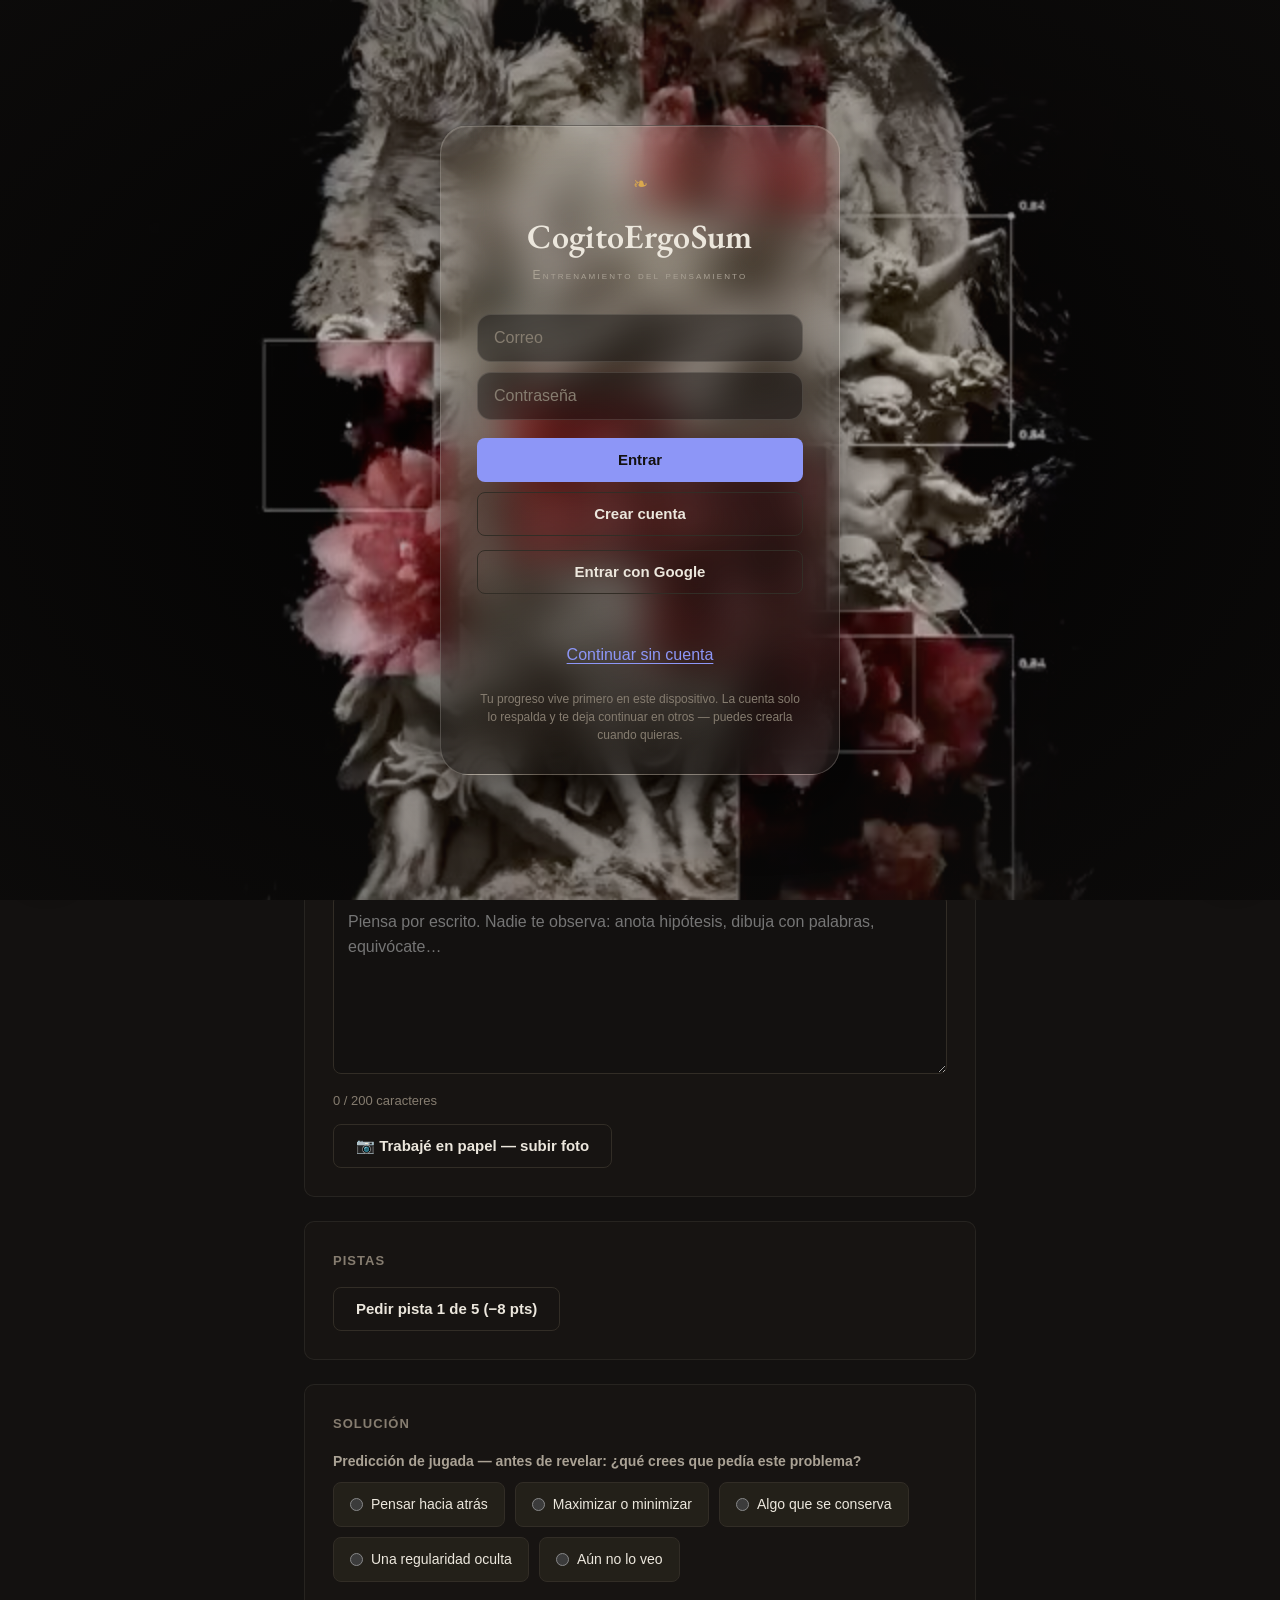
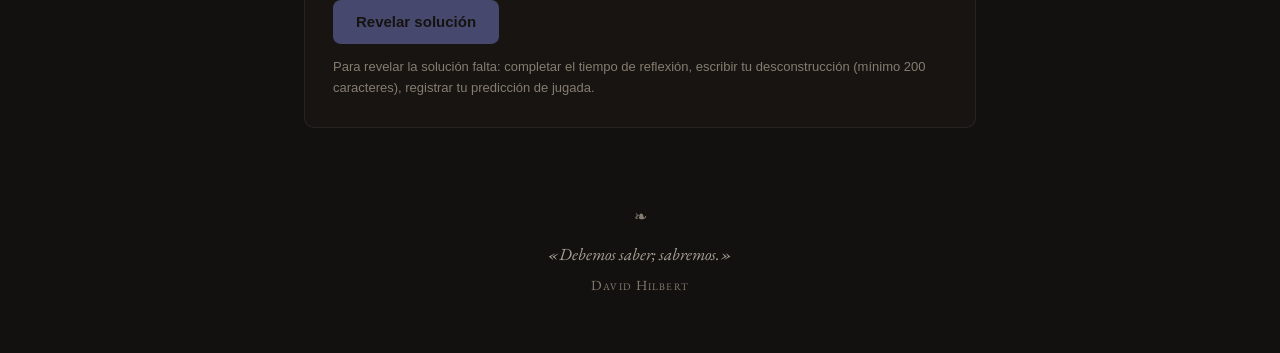
==== commit e57b829f: "ux: onboarding de primera vez + nav con iconos y responsive Que al abrir quede claro QUE es la app y" ====
--- a/index.html
+++ b/index.html
@@ -57,6 +57,31 @@
     </div>
   </section>
 
+  <!-- Onboarding de primera vez: deja claro QUÉ es la app y el primer paso.
+       Se muestra una sola vez (flag local 'onboardingVisto'), nunca bloquea al
+       usuario recurrente (coherente con el minimalismo de la sesión diaria,
+       claude.md). Reabrible desde la Guía. -->
+  <section id="onboarding" class="onb" hidden role="dialog" aria-modal="true" aria-labelledby="onb-titulo">
+    <div class="onb-tarjeta">
+      <p class="onb-floron" aria-hidden="true">∴</p>
+      <p class="onb-eyebrow">Bienvenido</p>
+      <h1 id="onb-titulo">Esto es <span class="onb-marca">CogitoErgoSum</span></h1>
+      <p class="onb-lead">No vienes a memorizar respuestas: vienes a <strong>entrenar tu manera de pensar</strong>. Como un gimnasio, pero para tu mente.</p>
+      <ol class="onb-pasos">
+        <li><span class="onb-num">1</span><div><b>Lee el problema del día</b><span>Sin categorías ni pistas: solo tú y el reto.</span></div></li>
+        <li><span class="onb-num">2</span><div><b>Pulsa ▶ y forcejea</b><span>Piensa por escrito. La solución se desbloquea cuando se agota el tiempo.</span></div></li>
+        <li><span class="onb-num">3</span><div><b>Descubre y transfiere</b><span>Compara tu camino, anota tu moraleja y reúsala en otros problemas.</span></div></li>
+      </ol>
+      <div class="onb-mapa" aria-label="Las vistas de la app">
+        <p><b>Entrenamiento</b> — tu problema del día</p>
+        <p><b>Estudio</b> — lecciones, quizzes y exámenes por fases</p>
+        <p><b>Dashboard</b> — tu progreso, rachas y cuaderno</p>
+      </div>
+      <button id="btn-onb-empezar" class="onb-cta">Empezar mi primer problema →</button>
+      <button id="btn-onb-omitir" class="onb-omitir">Ya conozco la app</button>
+    </div>
+  </section>
+
   <!-- Fondo de la biblioteca (§5.4 punto 0): video en bucle a 0.5× detrás de
        todo el contenido. Sin autoplay deliberado: app.js lo reproduce solo si
        prefers-reduced-motion lo permite (sin JS o con movimiento reducido
@@ -77,12 +102,27 @@
       </div>
       <!-- Rachas siempre visibles: 🔥 entrenamiento · 📘 estudio (independientes) -->
       <div id="header-rachas" class="header-rachas" title="Tus rachas"></div>
-      <nav>
-        <button id="nav-sesion" class="activo">Entrenamiento</button>
-        <button id="nav-estudio">Estudio</button>
-        <button id="nav-claustro">Claustro</button>
-        <button id="nav-guia">Guía</button>
-        <button id="nav-dashboard">Dashboard</button>
+      <nav aria-label="Vistas principales">
+        <button id="nav-sesion" class="nav-btn activo" aria-current="page">
+          <svg viewBox="0 0 24 24" aria-hidden="true"><circle cx="12" cy="12" r="8.5"/><circle cx="12" cy="12" r="3.6"/></svg>
+          <span>Entrenamiento</span>
+        </button>
+        <button id="nav-estudio" class="nav-btn">
+          <svg viewBox="0 0 24 24" aria-hidden="true"><path d="M12 6c-2-1.3-4.5-1.5-7-1v12c2.5-.5 5-.3 7 1 2-1.3 4.5-1.5 7-1V5c-2.5-.5-5-.3-7 1Z"/><path d="M12 6v13"/></svg>
+          <span>Estudio</span>
+        </button>
+        <button id="nav-claustro" class="nav-btn">
+          <svg viewBox="0 0 24 24" aria-hidden="true"><circle cx="12" cy="9" r="5"/><path d="M8.5 13l-1.5 8 5-3 5 3-1.5-8"/></svg>
+          <span>Claustro</span>
+        </button>
+        <button id="nav-guia" class="nav-btn">
+          <svg viewBox="0 0 24 24" aria-hidden="true"><circle cx="12" cy="12" r="9"/><path d="M15.5 8.5l-2.2 4.8-4.8 2.2 2.2-4.8z"/></svg>
+          <span>Guía</span>
+        </button>
+        <button id="nav-dashboard" class="nav-btn">
+          <svg viewBox="0 0 24 24" aria-hidden="true"><path d="M5 21V11M12 21V4M19 21v-6"/></svg>
+          <span>Dashboard</span>
+        </button>
       </nav>
       <!-- Cerrar sesión: existe solo con sesión activa; los datos locales
            siguen intactos (LocalStorage es la verdad, §3.4) -->
@@ -680,6 +720,7 @@
           <p><strong>10</strong><span>fases de estudio</span></p>
           <p><strong>2</strong><span>caminos de entrenamiento</span></p>
         </div>
+        <button id="btn-guia-onboarding" class="guia-onb-btn">▶ Ver la guía rápida de inicio</button>
       </article>
 
       <article class="tarjeta guia-panel">
--- a/css/styles.css
+++ b/css/styles.css
@@ -363,6 +363,32 @@
 
 nav button:hover { color: var(--texto); background: var(--bg-sutil); }
 nav button.activo { color: var(--acento); background: var(--acento-suave); }
+
+/* Iconos de navegación (SVG monocromos que heredan el color del botón) */
+.nav-btn { display: inline-flex; align-items: center; gap: 7px; }
+.nav-btn svg {
+  width: 18px; height: 18px; flex: none;
+  fill: none; stroke: currentColor; stroke-width: 1.7;
+  stroke-linecap: round; stroke-linejoin: round;
+}
+.nav-btn.activo { font-weight: 600; box-shadow: inset 0 -2px 0 var(--acento); }
+
+/* Header y navegación en móvil: el header se apila y la nav ocupa toda la
+   fila como barra de iconos+rótulo, muy tocable (un niño la entiende). */
+@media (max-width: 640px) {
+  .header-inner { flex-wrap: wrap; padding: 10px 14px; gap: 8px 12px; }
+  .marca-bloque { flex: 1 1 auto; }
+  .header-rachas { margin-left: auto; }
+  nav { order: 3; width: 100%; gap: 4px; }
+  .nav-btn {
+    flex: 1; flex-direction: column; gap: 3px;
+    padding: 7px 2px; min-height: 0; font-size: 11px; line-height: 1.1;
+    text-align: center;
+  }
+  .nav-btn span { font-size: 10.5px; }
+  .nav-btn svg { width: 21px; height: 21px; }
+  .nav-btn.activo { box-shadow: inset 0 -2px 0 var(--acento); }
+}
 
 /* Rachas siempre visibles: el logro sostenido vive en luz de lámpara */
 .header-rachas { display: flex; gap: 8px; margin-left: auto; }
@@ -2419,3 +2445,64 @@
   .guia-pasos li { padding-left: 40px; }
   #vista-guia .guia-portada h2 { font-size: clamp(23px, 7vw, 28px); }
 }
+
+/* ===================== Onboarding (primera vez) =====================
+   Pantalla clara y amable que explica QUÉ es la app y el primer paso.
+   Una sola vez; nunca bloquea al usuario recurrente. */
+.onb {
+  position: fixed; inset: 0; z-index: 1000;
+  display: grid; place-items: center; padding: 24px;
+  background: rgba(12, 11, 10, 0.72);
+  -webkit-backdrop-filter: blur(10px); backdrop-filter: blur(10px);
+  overflow: auto;
+}
+.onb[hidden] { display: none; }
+.onb-tarjeta {
+  width: min(520px, 100%); max-height: calc(100dvh - 48px); overflow: auto;
+  background: linear-gradient(180deg, rgba(255,255,255,0.03), transparent 40%), var(--bg-elevado);
+  border: 1px solid var(--borde); border-radius: 20px;
+  box-shadow: inset 0 1px 0 rgba(255,255,255,0.05), 0 40px 80px -40px rgba(0,0,0,0.8);
+  padding: 38px 34px; text-align: center;
+  animation: onb-entra 0.5s cubic-bezier(.2,.7,.2,1) both;
+}
+@keyframes onb-entra { from { opacity: 0; transform: translateY(16px) scale(0.98); } to { opacity: 1; transform: none; } }
+.onb-floron { font-family: var(--serif); font-size: 30px; color: var(--lampara); margin-bottom: 6px; }
+.onb-eyebrow { font-family: var(--mono, monospace); font-size: 11px; letter-spacing: 0.24em; text-transform: uppercase; color: var(--acento); }
+.onb-tarjeta h1 { font-family: var(--serif); font-weight: 600; font-size: clamp(26px, 6vw, 34px); margin: 8px 0 14px; line-height: 1.1; color: var(--texto); }
+.onb-marca { color: var(--lampara); }
+.onb-lead { color: var(--texto-suave); font-size: 16px; line-height: 1.55; max-width: 42ch; margin: 0 auto 24px; }
+.onb-lead strong { color: var(--texto); }
+.onb-pasos { list-style: none; text-align: left; display: flex; flex-direction: column; gap: 14px; margin: 0 0 22px; }
+.onb-pasos li { display: flex; gap: 14px; align-items: flex-start; }
+.onb-num {
+  flex: none; width: 30px; height: 30px; border-radius: 50%;
+  display: grid; place-items: center; font-family: var(--serif); font-size: 16px; font-weight: 600;
+  color: var(--acento); background: var(--acento-suave); border: 1px solid var(--borde);
+}
+.onb-pasos b { display: block; color: var(--texto); font-size: 15px; }
+.onb-pasos div span { color: var(--texto-suave); font-size: 13.5px; line-height: 1.45; }
+.onb-mapa { text-align: left; background: var(--bg-sutil); border: 1px solid var(--borde); border-radius: 12px; padding: 14px 16px; margin-bottom: 24px; }
+.onb-mapa p { font-size: 13px; color: var(--texto-suave); line-height: 1.7; }
+.onb-mapa b { color: var(--texto); }
+.onb-cta {
+  width: 100%; padding: 15px 22px; border: none; border-radius: 999px; cursor: pointer;
+  font-family: inherit; font-size: 16px; font-weight: 600; color: #16131f;
+  background: linear-gradient(135deg, #c9ccff, #8d96f7 70%, #6f73d8);
+  box-shadow: inset 0 1px 0 rgba(255,255,255,0.2), 0 14px 30px -14px rgba(141,150,247,0.6);
+  transition: transform .2s, box-shadow .2s;
+}
+.onb-cta:hover { transform: translateY(-2px); box-shadow: 0 20px 40px -16px rgba(141,150,247,0.7); }
+.onb-omitir { display: block; margin: 14px auto 0; background: none; border: none; color: var(--texto-tenue); font-family: inherit; font-size: 13px; cursor: pointer; text-decoration: underline; }
+.onb-omitir:hover { color: var(--texto-suave); }
+
+/* Botón en la Guía para reabrir el onboarding */
+.guia-onb-btn {
+  margin-top: 20px; padding: 11px 20px; border-radius: 999px; cursor: pointer;
+  background: var(--acento-suave); color: var(--acento); border: 1px solid var(--borde);
+  font-family: inherit; font-size: 14px; font-weight: 600; transition: border-color .2s, color .2s;
+}
+.guia-onb-btn:hover { border-color: var(--acento); color: var(--texto); }
+
+@media (prefers-reduced-motion: reduce) {
+  .onb-tarjeta { animation: none; }
+}
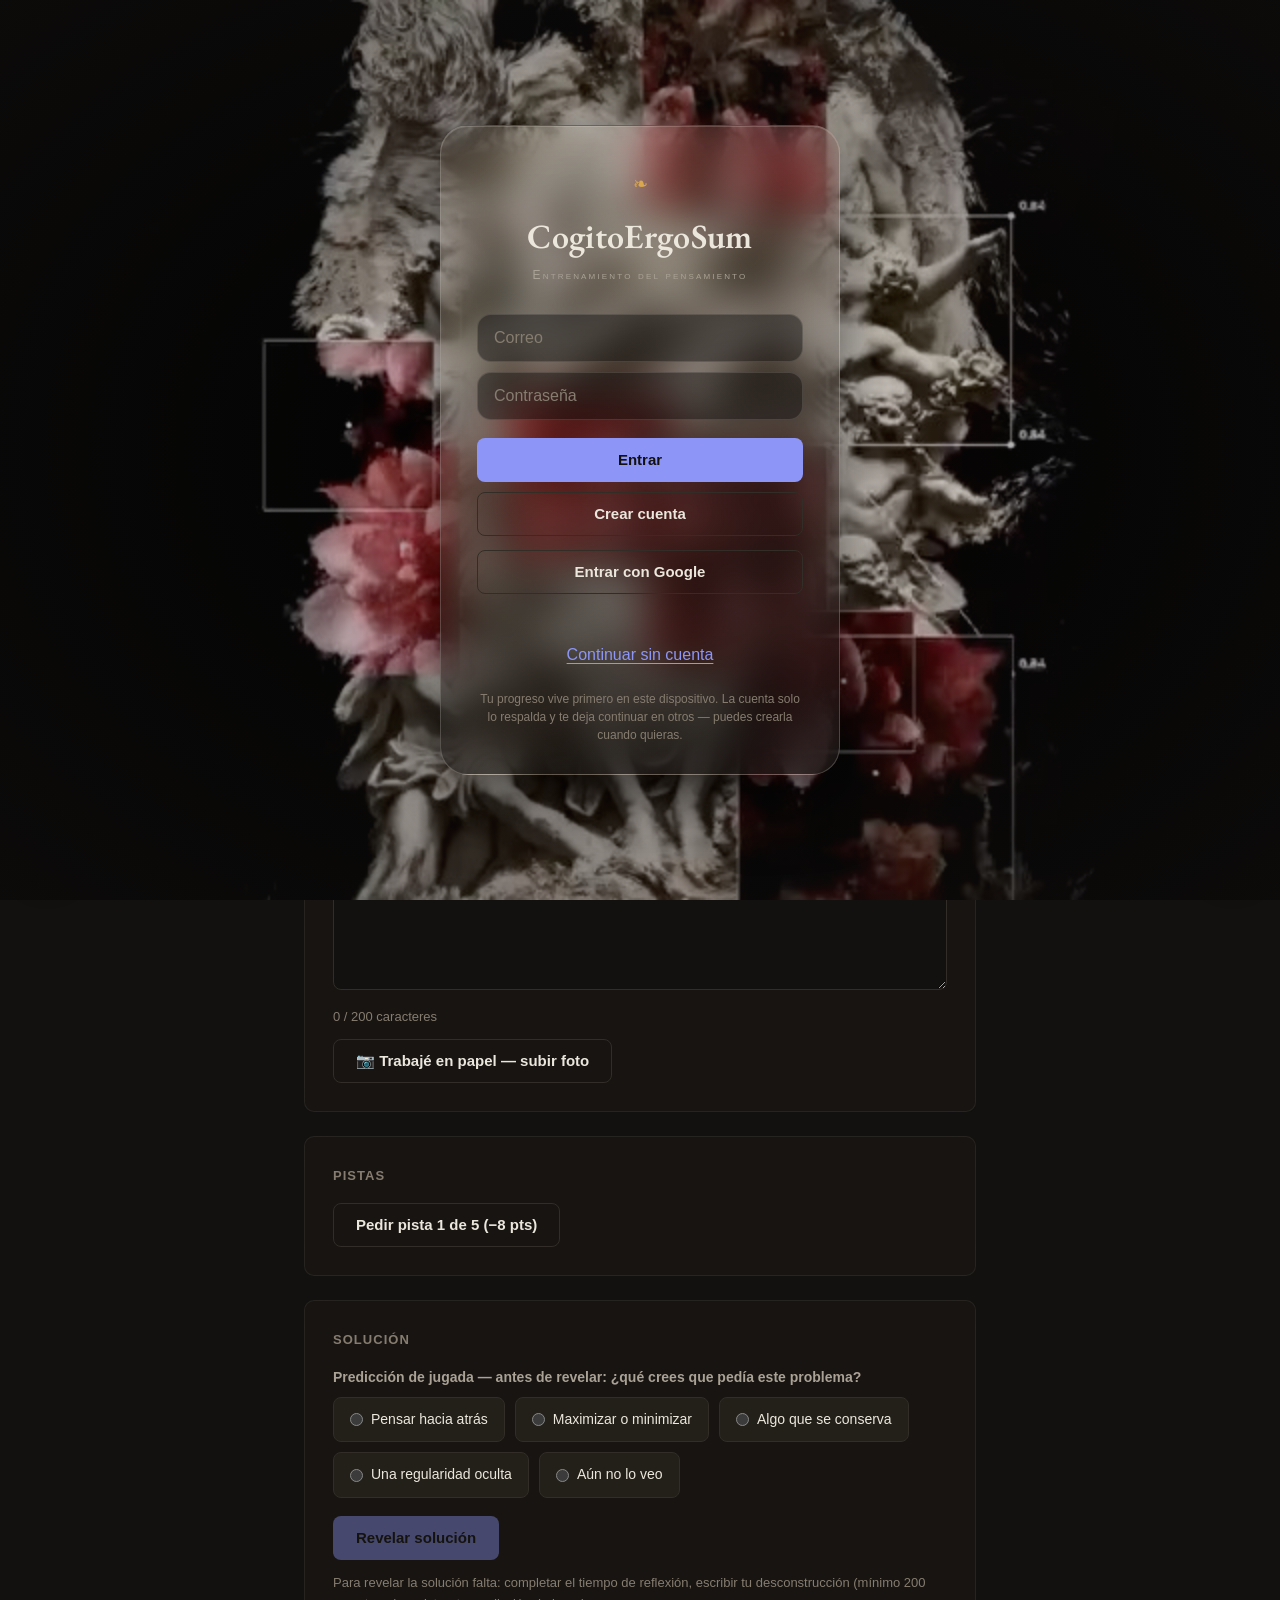
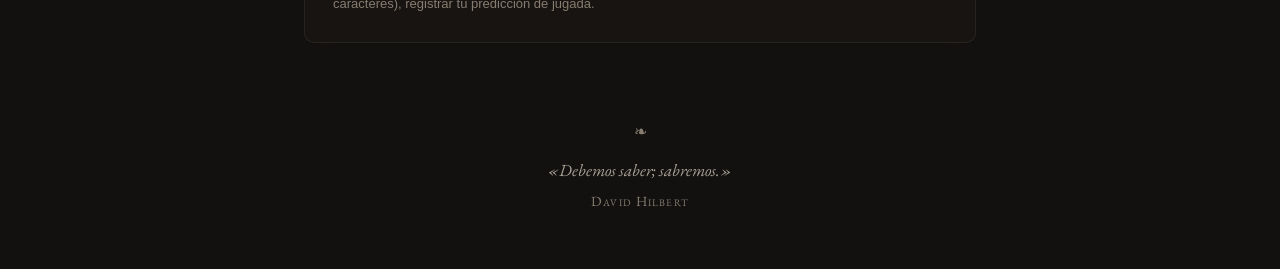
==== commit b9eab442: "ux/a11y iter.1: fundamentos de accesibilidad + tokens del sistema de diseno Primera iteracion verifi" ====
--- a/index.html
+++ b/index.html
@@ -21,6 +21,8 @@
   -->
 </head>
 <body>
+  <!-- Salto al contenido para teclado/lectores de pantalla (WCAG 2.4.1) -->
+  <a class="skip-link" href="#contenido">Saltar al contenido</a>
   <!-- Portada de inicio de sesión: aparece al abrir si no hay sesión y el
        usuario no ha elegido "continuar sin cuenta". La cuenta es SIEMPRE
        opcional (Constitución §0.7): este umbral invita, jamás bloquea.
@@ -131,7 +133,7 @@
     </div>
   </header>
 
-  <main class="contenedor">
+  <main id="contenido" class="contenedor" tabindex="-1">
 
     <!-- ============================ SESIÓN ============================ -->
     <section id="vista-sesion">
@@ -196,7 +198,7 @@
           placeholder="Piensa por escrito. Nadie te observa: anota hipótesis, dibuja con palabras, equivócate…"></textarea>
         <div class="textarea-pie">
           <span id="contador-caracteres">0 / 200 caracteres</span>
-          <span id="autosave-indicador"></span>
+          <span id="autosave-indicador" role="status" aria-live="polite"></span>
         </div>
         <!-- Desconstrucción en papel (IA, opcional): el mentor transcribe la
              foto (texto y expresiones matemáticas) y valida la redacción —
--- a/css/styles.css
+++ b/css/styles.css
@@ -54,6 +54,27 @@
   /* Vidrio líquido: tarjetas translúcidas sobre el video */
   --vidrio: rgba(27, 24, 21, 0.6);
   --vidrio-borde: rgba(236, 231, 221, 0.07);
+
+  /* === Sistema de diseño: escalas reutilizables (Fase 8) === */
+  --space-1: 4px;  --space-2: 8px;  --space-3: 12px; --space-4: 16px;
+  --space-5: 24px; --space-6: 32px; --space-8: 48px;
+  --radius-sm: 6px; --radius-md: 10px; --radius-lg: 16px; --radius-pill: 999px;
+  --shadow-sm: 0 1px 2px rgba(0, 0, 0, 0.30);
+  --shadow-md: 0 10px 24px -12px rgba(0, 0, 0, 0.55);
+  --control-h: 44px;            /* alto mínimo táctil cómodo (WCAG 2.2 AA) */
+  --foco-anillo: 0 0 0 3px var(--acento-suave); /* halo de foco por teclado */
+
+  /* Aliases semánticos (nomenclatura estándar; apuntan a la paleta de marca) */
+  --color-primary: var(--acento);
+  --color-primary-hover: var(--acento-2, #a99df0);
+  --color-background: var(--bg);
+  --color-surface: var(--bg-elevado);
+  --color-text: var(--texto);
+  --color-text-muted: var(--texto-suave);
+  --color-border: var(--borde);
+  --color-success: var(--exito);
+  --color-warning: var(--alerta);
+  --color-danger: var(--peligro);
 }
 
 /* ------------------- Tipografía con alma de imprenta --------------- */
@@ -2506,3 +2527,43 @@
 @media (prefers-reduced-motion: reduce) {
   .onb-tarjeta { animation: none; }
 }
+
+/* ===================== Accesibilidad (Fase 10) =====================
+   Skip-link, foco por teclado consistente y objetivos táctiles. No depende
+   solo del color: cada control enfocado por teclado muestra un anillo claro. */
+
+/* Salto al contenido: oculto hasta recibir foco con Tab */
+.skip-link {
+  position: absolute; left: var(--space-2); top: -56px; z-index: 2000;
+  background: var(--acento); color: #16131f; font-weight: 600;
+  padding: 10px 16px; border-radius: var(--radius-sm);
+  transition: top 0.15s ease-out;
+}
+.skip-link:focus { top: var(--space-2); }
+
+/* main enfocable por el skip-link, sin contorno permanente */
+#contenido:focus { outline: none; }
+
+/* Foco por teclado visible en TODOS los controles (WCAG 2.4.7). Solo
+   :focus-visible → el ratón no dibuja anillos; el teclado sí. Estas reglas van
+   al final para ganar a los 'outline:none' de inputs/textarea previos. */
+a:focus-visible,
+button:focus-visible,
+input:focus-visible,
+select:focus-visible,
+textarea:focus-visible,
+[tabindex]:focus-visible {
+  outline: 2px solid var(--acento);
+  outline-offset: 2px;
+  box-shadow: var(--foco-anillo);
+}
+.login-campos input:focus-visible,
+.mentor-config input:focus-visible,
+textarea:focus-visible {
+  outline: 2px solid var(--acento);
+  outline-offset: 1px;
+  border-color: var(--acento);
+}
+
+/* Objetivos táctiles cómodos en la navegación de escritorio también */
+nav button { min-height: var(--control-h); }
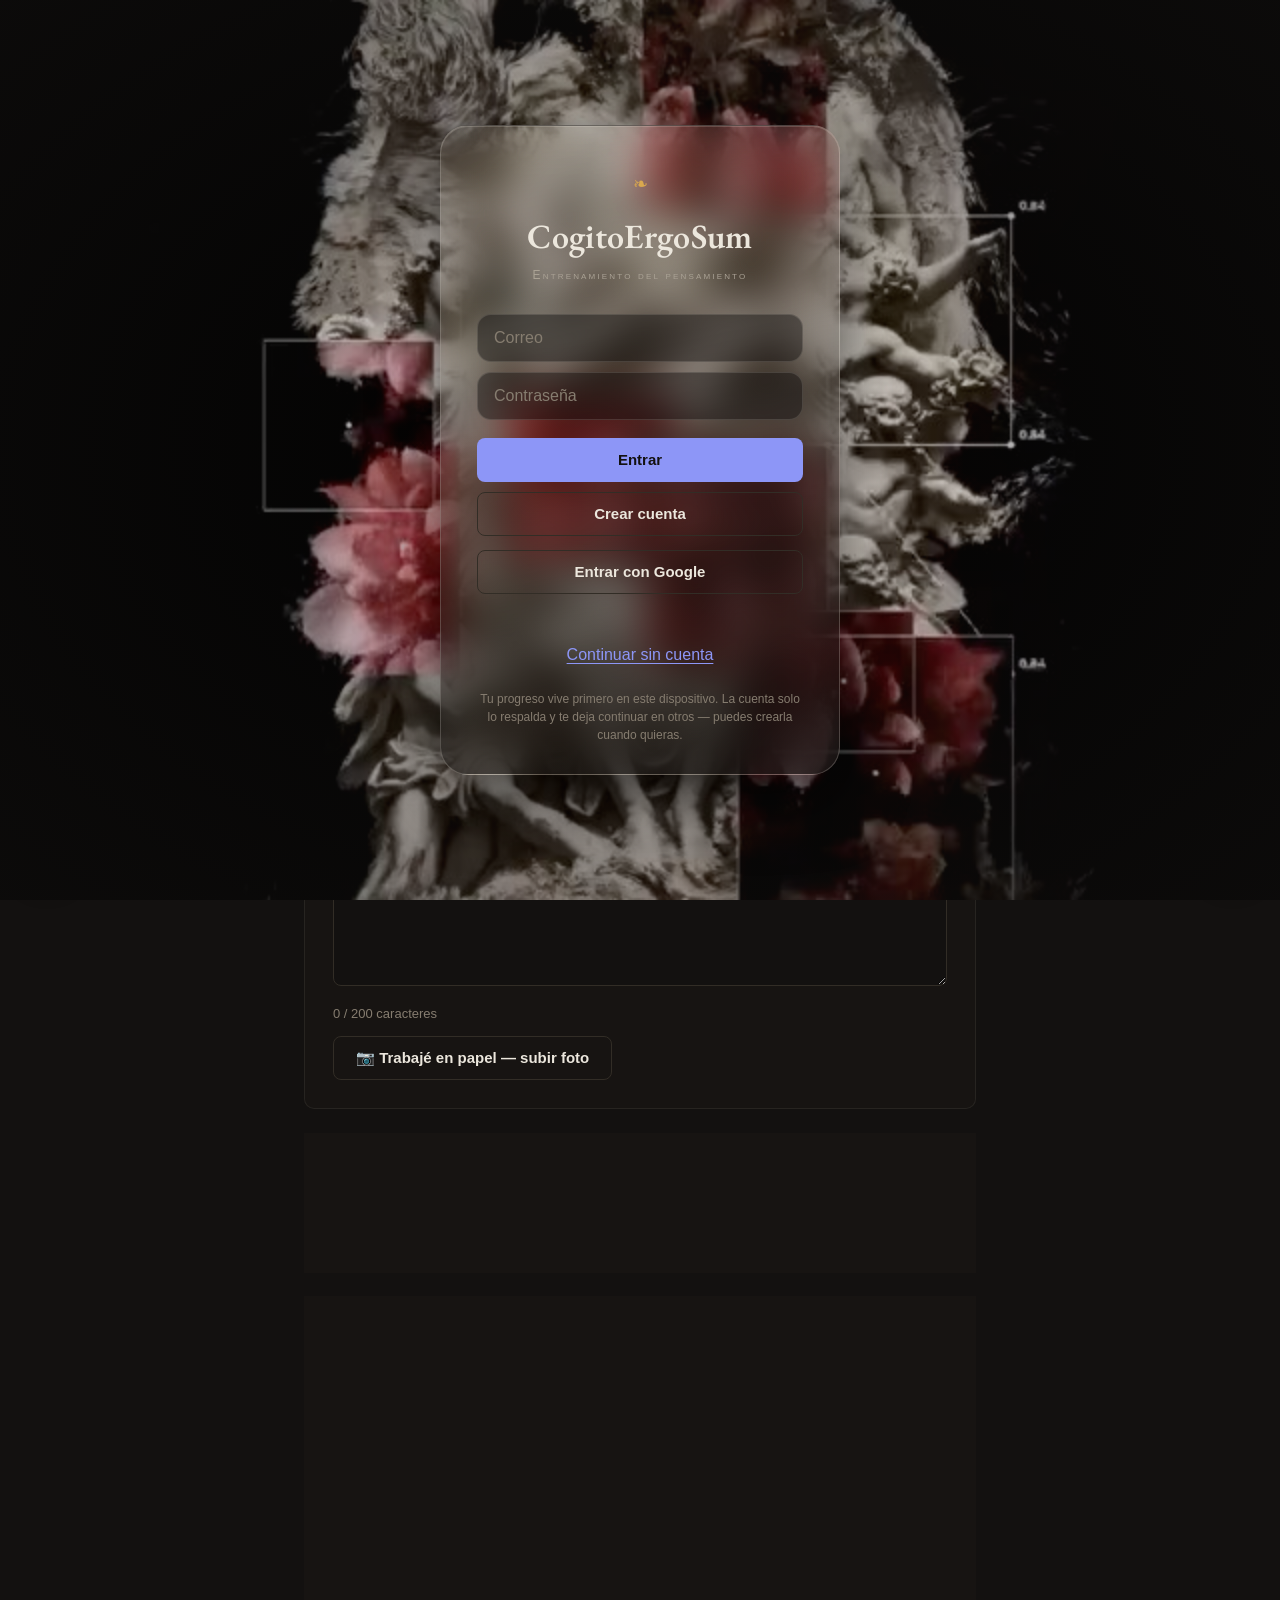
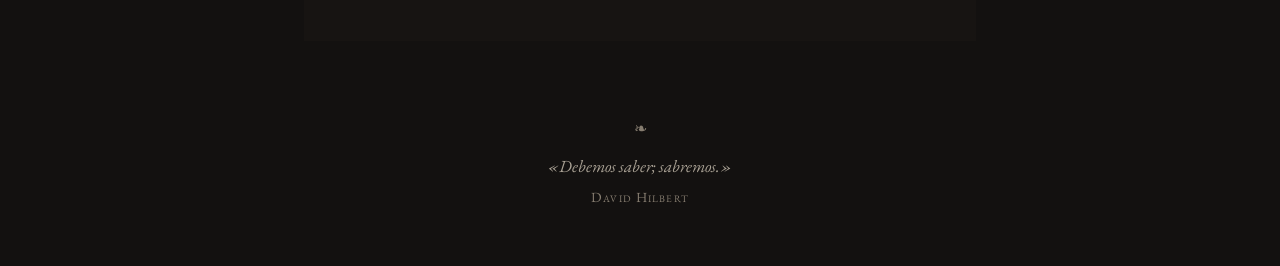
==== commit 9fe95823: "ux iter.3: estados del sistema — toasts, offline/online, error recuperable Fase 15: - Sistema de toa" ====
--- a/index.html
+++ b/index.html
@@ -154,7 +154,7 @@
           <span id="problema-dificultad" class="dificultad" title="Dificultad"></span>
           <span id="badge-revision" class="badge" hidden>Revisión</span>
         </div>
-        <h1 id="problema-titulo">Cargando…</h1>
+        <h1 id="problema-titulo" class="skeleton">Cargando…</h1>
         <p id="problema-enunciado"></p>
       </article>
 
@@ -519,9 +519,23 @@
     <!-- =========================== DASHBOARD ========================== -->
     <section id="vista-dashboard" hidden>
 
+      <!-- Centro de orientación (Fase 4): qué seguía, una sola acción principal
+           y la certeza de que el progreso está guardado. -->
+      <article class="tarjeta dash-orientacion">
+        <p class="dash-eyebrow" id="dash-saludo">Tu entrenamiento</p>
+        <h2 id="dash-orient-titulo" class="dash-orient-titulo">¿Continuamos?</h2>
+        <p id="dash-orient-estado" class="dash-orient-estado"></p>
+        <button id="btn-dash-continuar" class="primario dash-cta">Ir a la sesión de hoy →</button>
+        <p class="dash-orient-guardado">✓ Tu progreso se guarda automáticamente en este dispositivo.</p>
+      </article>
+
       <article class="tarjeta">
         <h2>Dashboard cognitivo</h2>
-        <div class="grid-stats">
+        <p id="stats-vacio" class="estado-vacio" hidden>
+          Completa tu primer problema para ver aquí tus estadísticas: aciertos,
+          tiempo, racha y nivel. Aún no hay nada que medir — y está bien.
+        </p>
+        <div id="stats-grid" class="grid-stats">
           <div class="stat"><div id="stat-resueltos" class="valor">0</div><div class="etiqueta">Problemas</div></div>
           <div class="stat"><div id="stat-exito" class="valor">0%</div><div class="etiqueta">Tasa de éxito</div></div>
           <div class="stat"><div id="stat-tiempo" class="valor">0 min</div><div class="etiqueta">Tiempo promedio</div></div>
@@ -895,6 +909,10 @@
     </section>
 
   </main>
+
+  <!-- Avisos no bloqueantes (Fase 15): éxito, error recuperable, offline.
+       aria-live=polite → se anuncian sin interrumpir; cada toast es cerrable. -->
+  <div id="toast-region" class="toast-region" role="status" aria-live="polite" aria-atomic="false"></div>
 
   <!-- Pizarra de trabajo estilo GoodNotes (pedido 2026-06-11): pluma con
        presión, resaltador, goma, lazo (mover/duplicar/borrar), 3 presets
--- a/css/styles.css
+++ b/css/styles.css
@@ -2567,3 +2567,99 @@
 
 /* Objetivos táctiles cómodos en la navegación de escritorio también */
 nav button { min-height: var(--control-h); }
+
+/* ============ Dashboard: centro de orientación + estado vacío ============
+   (Fase 4 / Fase 15). Una sola acción principal, contexto claro y la certeza
+   de progreso guardado. El estado vacío explica en vez de mostrar ceros. */
+.dash-orientacion {
+  border-color: var(--acento);
+  background:
+    linear-gradient(180deg, var(--acento-suave), transparent 55%),
+    var(--bg-elevado);
+}
+.dash-eyebrow {
+  font-family: var(--mono); font-size: 11px; letter-spacing: 0.16em;
+  text-transform: uppercase; color: var(--acento); margin-bottom: var(--space-2);
+}
+.dash-orient-titulo {
+  font-family: var(--serif); font-size: clamp(22px, 4vw, 28px);
+  font-weight: 600; letter-spacing: 0; text-transform: none;
+  color: var(--texto); margin-bottom: var(--space-2);
+}
+.dash-orient-estado {
+  color: var(--texto-suave); font-size: 15px; line-height: 1.55;
+  max-width: 56ch; margin-bottom: var(--space-4);
+}
+.dash-cta {
+  min-height: var(--control-h); padding: 13px 24px;
+  font-size: 16px; font-weight: 600; border-radius: var(--radius-pill);
+  border: none; cursor: pointer;
+}
+.dash-orient-guardado {
+  margin-top: var(--space-3); font-size: 13px; color: var(--exito);
+}
+
+/* Estado vacío reutilizable: texto amable, nunca una zona en blanco */
+.estado-vacio {
+  color: var(--texto-suave); font-size: 14.5px; line-height: 1.6;
+  background: var(--bg-sutil); border: 1px dashed var(--borde);
+  border-radius: var(--radius-md); padding: var(--space-4) var(--space-5);
+  max-width: 60ch;
+}
+
+@media (max-width: 540px) {
+  .dash-cta { width: 100%; }
+}
+
+/* ============ Avisos del sistema (toasts) y carga (skeleton) ============
+   Fase 15: feedback no bloqueante de éxito/aviso/error y estado de carga.
+   No dependen solo del color: llevan texto y un icono de cierre. */
+.toast-region {
+  position: fixed; left: 50%; transform: translateX(-50%);
+  bottom: calc(var(--space-4) + env(safe-area-inset-bottom, 0px)); z-index: 1500;
+  display: flex; flex-direction: column; gap: var(--space-2);
+  width: min(440px, calc(100vw - 24px)); pointer-events: none;
+}
+.toast {
+  pointer-events: auto; display: flex; align-items: center; gap: var(--space-3);
+  background: var(--bg-elevado); color: var(--texto);
+  border: 1px solid var(--borde); border-left: 3px solid var(--acento);
+  border-radius: var(--radius-md); padding: 12px 14px; box-shadow: var(--shadow-md);
+  animation: toast-entra 0.22s ease-out;
+}
+.toast--exito { border-left-color: var(--exito); }
+.toast--aviso { border-left-color: var(--alerta); }
+.toast--error { border-left-color: var(--peligro); }
+.toast-msg { flex: 1; font-size: 14px; line-height: 1.4; }
+.toast-accion {
+  flex: none; background: var(--acento-suave); color: var(--acento);
+  border: 1px solid var(--borde); border-radius: var(--radius-sm);
+  padding: 7px 13px; font: inherit; font-size: 13px; font-weight: 600;
+  cursor: pointer; min-height: 34px;
+}
+.toast-accion:hover { color: var(--texto); border-color: var(--acento); }
+.toast-cerrar {
+  flex: none; background: none; border: none; color: var(--texto-tenue);
+  font-size: 14px; line-height: 1; cursor: pointer; padding: 6px; min-height: 32px; min-width: 32px;
+}
+.toast-cerrar:hover { color: var(--texto); }
+.toast.saliendo { animation: toast-sale 0.2s ease-in forwards; }
+@keyframes toast-entra { from { opacity: 0; transform: translateY(12px); } to { opacity: 1; transform: none; } }
+@keyframes toast-sale { to { opacity: 0; transform: translateY(8px); } }
+
+/* Skeleton de carga reutilizable: barra con brillo que recorre */
+.skeleton {
+  position: relative; overflow: hidden; color: transparent !important;
+  background: var(--bg-sutil); border-radius: var(--radius-sm); min-height: 1em;
+}
+.skeleton::after {
+  content: ""; position: absolute; inset: 0;
+  background: linear-gradient(90deg, transparent, rgba(255, 255, 255, 0.06), transparent);
+  transform: translateX(-100%); animation: skeleton-brillo 1.3s infinite;
+}
+@keyframes skeleton-brillo { to { transform: translateX(100%); } }
+
+@media (prefers-reduced-motion: reduce) {
+  .toast, .toast.saliendo { animation: none; }
+  .skeleton::after { animation: none; }
+}
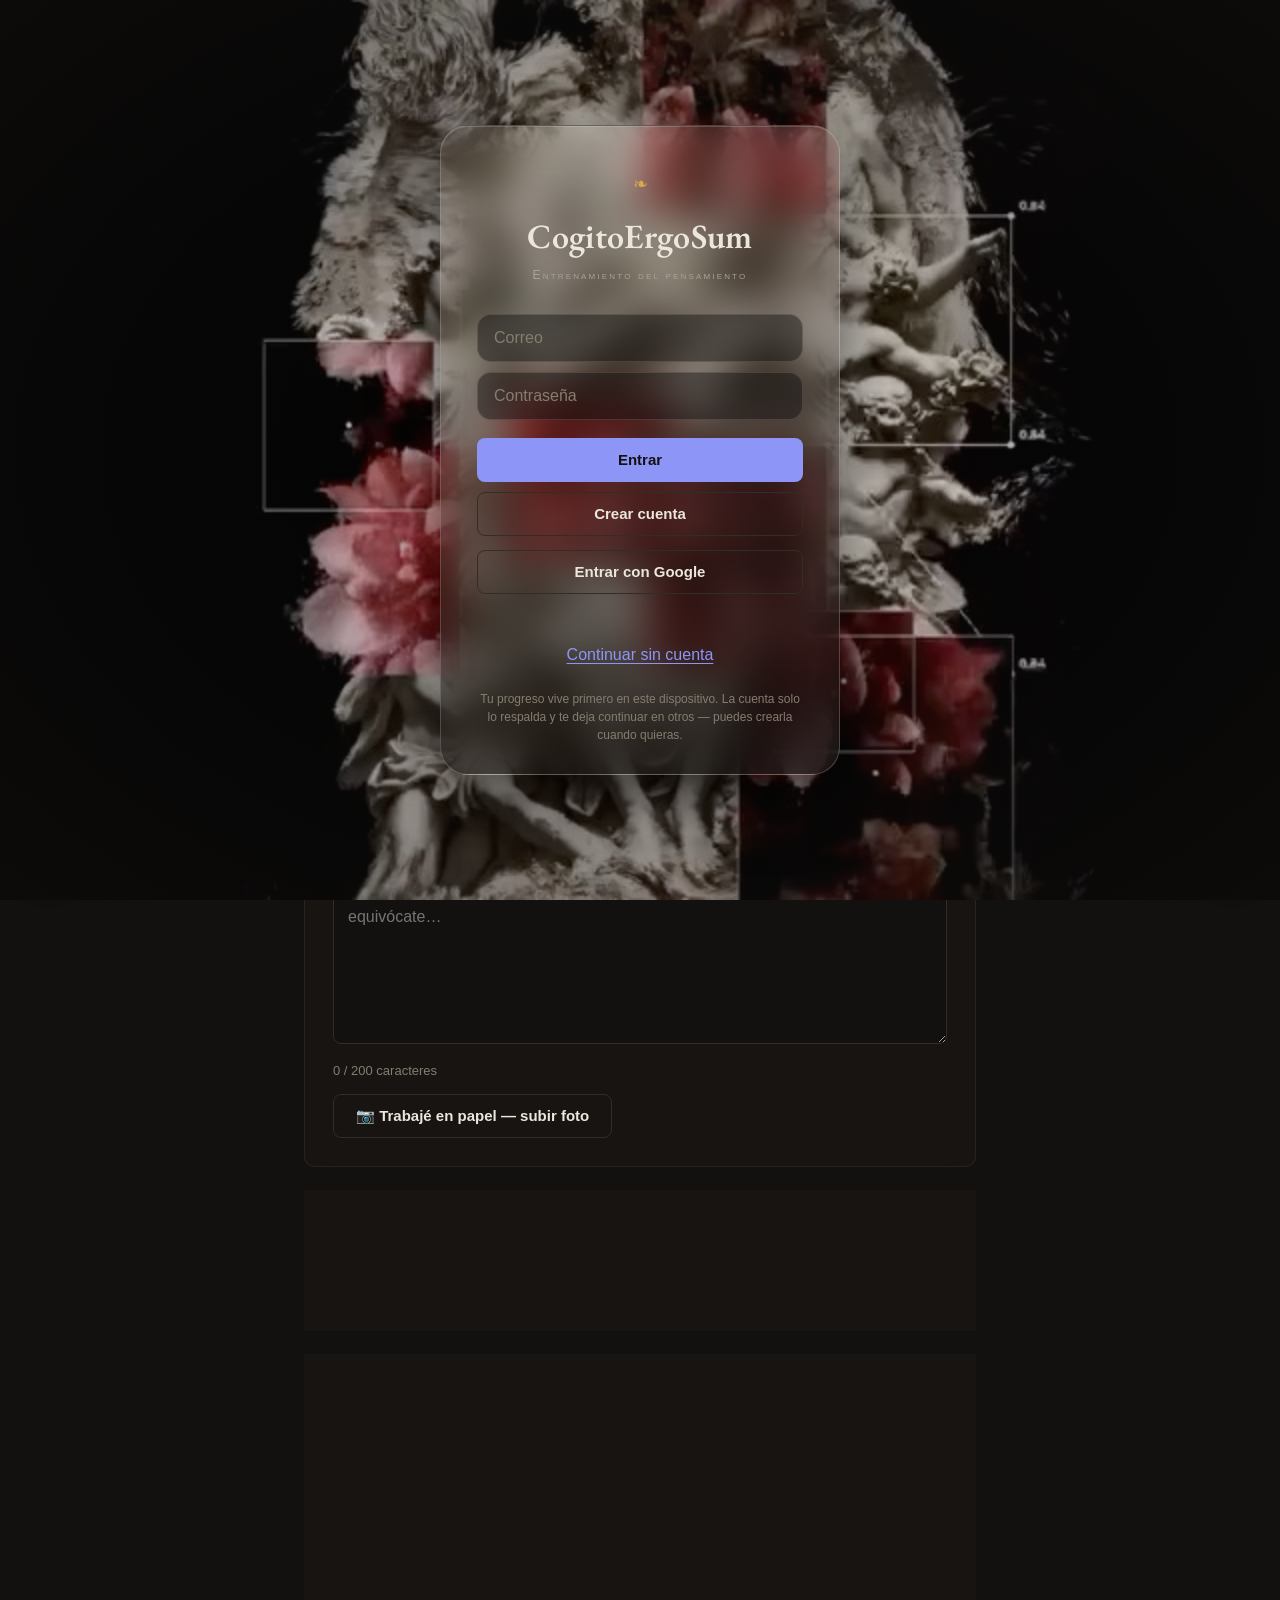
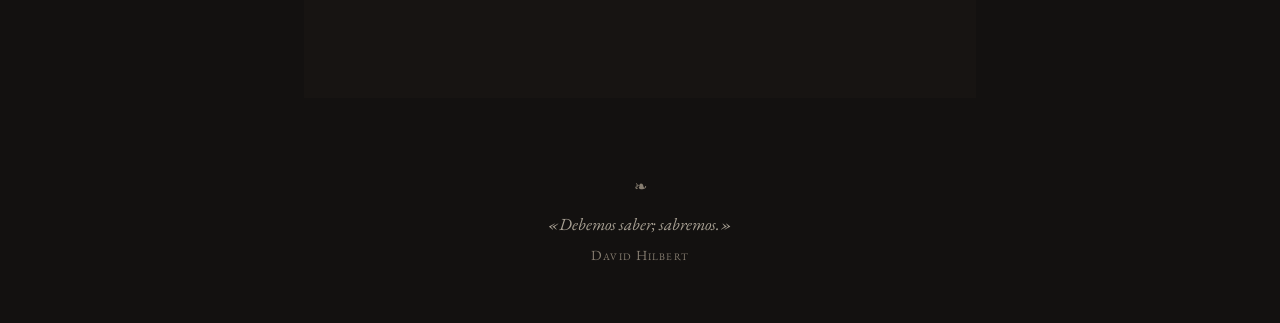
==== commit 29031b5f: "ux: cambios VISIBLES en Entrenamiento (boton de inicio + rotulo) Feedback del usuario: las iteracion" ====
--- a/index.html
+++ b/index.html
@@ -150,6 +150,7 @@
 
       <!-- Problema del día: solo enunciado y dificultad visual mínima -->
       <article class="tarjeta">
+        <p class="tarjeta-eyebrow">El reto de hoy</p>
         <div class="problema-meta">
           <span id="problema-dificultad" class="dificultad" title="Dificultad"></span>
           <span id="badge-revision" class="badge" hidden>Revisión</span>
--- a/css/styles.css
+++ b/css/styles.css
@@ -2663,3 +2663,48 @@
   .toast, .toast.saliendo { animation: none; }
   .skeleton::after { animation: none; }
 }
+
+/* ====== Consolidación responsive y de componentes (Fase 9 / 11) ======
+   Escala de breakpoints del proyecto (móvil-primero). Mantener los nuevos
+   media queries dentro de esta escala para no fragmentarla:
+     · ≤540px → teléfono (header apilado, nav a todo el ancho)
+     · ≤640px → navegación compacta (icono sobre rótulo)
+     · ≤900px → tablet (ajustes de rejilla)
+     · ≥541px → mejoras progresivas de escritorio                       */
+
+/* Anti scroll horizontal: palabras/tokens largos (URLs, IDs) rompen línea
+   en pantallas estrechas (verificado mentalmente a 320px). */
+body { overflow-wrap: break-word; }
+
+/* Badge de ESTADO reutilizable (Fase 5/9): comunica con texto + color, nunca
+   solo color, y con contraste suficiente sobre superficie oscura. */
+.badge--neutro   { color: var(--texto-suave); border-color: var(--borde); background: var(--bg-sutil); }
+.badge--progreso { color: var(--acento); border-color: var(--acento); background: var(--acento-suave); }
+.badge--exito    { color: var(--exito); border-color: rgba(127, 201, 143, 0.40); background: rgba(127, 201, 143, 0.12); }
+
+/* Estado de carga consistente en botones asíncronos: aria-busy="true"
+   añade un spinner y bloquea el doble clic, sin cambiar el layout. */
+button[aria-busy="true"] { cursor: progress; opacity: 0.85; pointer-events: none; }
+button[aria-busy="true"]::after {
+  content: ""; display: inline-block; width: 0.85em; height: 0.85em; margin-left: 0.5em;
+  vertical-align: -0.12em; border: 2px solid currentColor; border-right-color: transparent;
+  border-radius: 50%; animation: btn-girar 0.7s linear infinite;
+}
+@keyframes btn-girar { to { transform: rotate(360deg); } }
+@media (prefers-reduced-motion: reduce) {
+  button[aria-busy="true"]::after { animation: none; }
+}
+
+/* ============ Claridad visible en Entrenamiento (vista de inicio) ============ */
+/* Rótulo de tarjeta: contexto inmediato ("¿dónde estoy?") sin recargar. */
+.tarjeta-eyebrow {
+  font-family: var(--mono); font-size: 11px; letter-spacing: 0.16em;
+  text-transform: uppercase; color: var(--acento); margin-bottom: var(--space-2);
+}
+/* Botón de inicio del forcejeo: la acción principal, prominente y con texto
+   (antes era un ▶ diminuto fácil de ignorar). */
+.timer-boton.timer-boton--iniciar {
+  background: var(--acento); color: #16130f; border-color: var(--acento);
+  font-weight: 700; padding: 12px 20px; min-width: auto;
+}
+.timer-boton.timer-boton--iniciar:hover { filter: brightness(1.1); color: #16130f; }
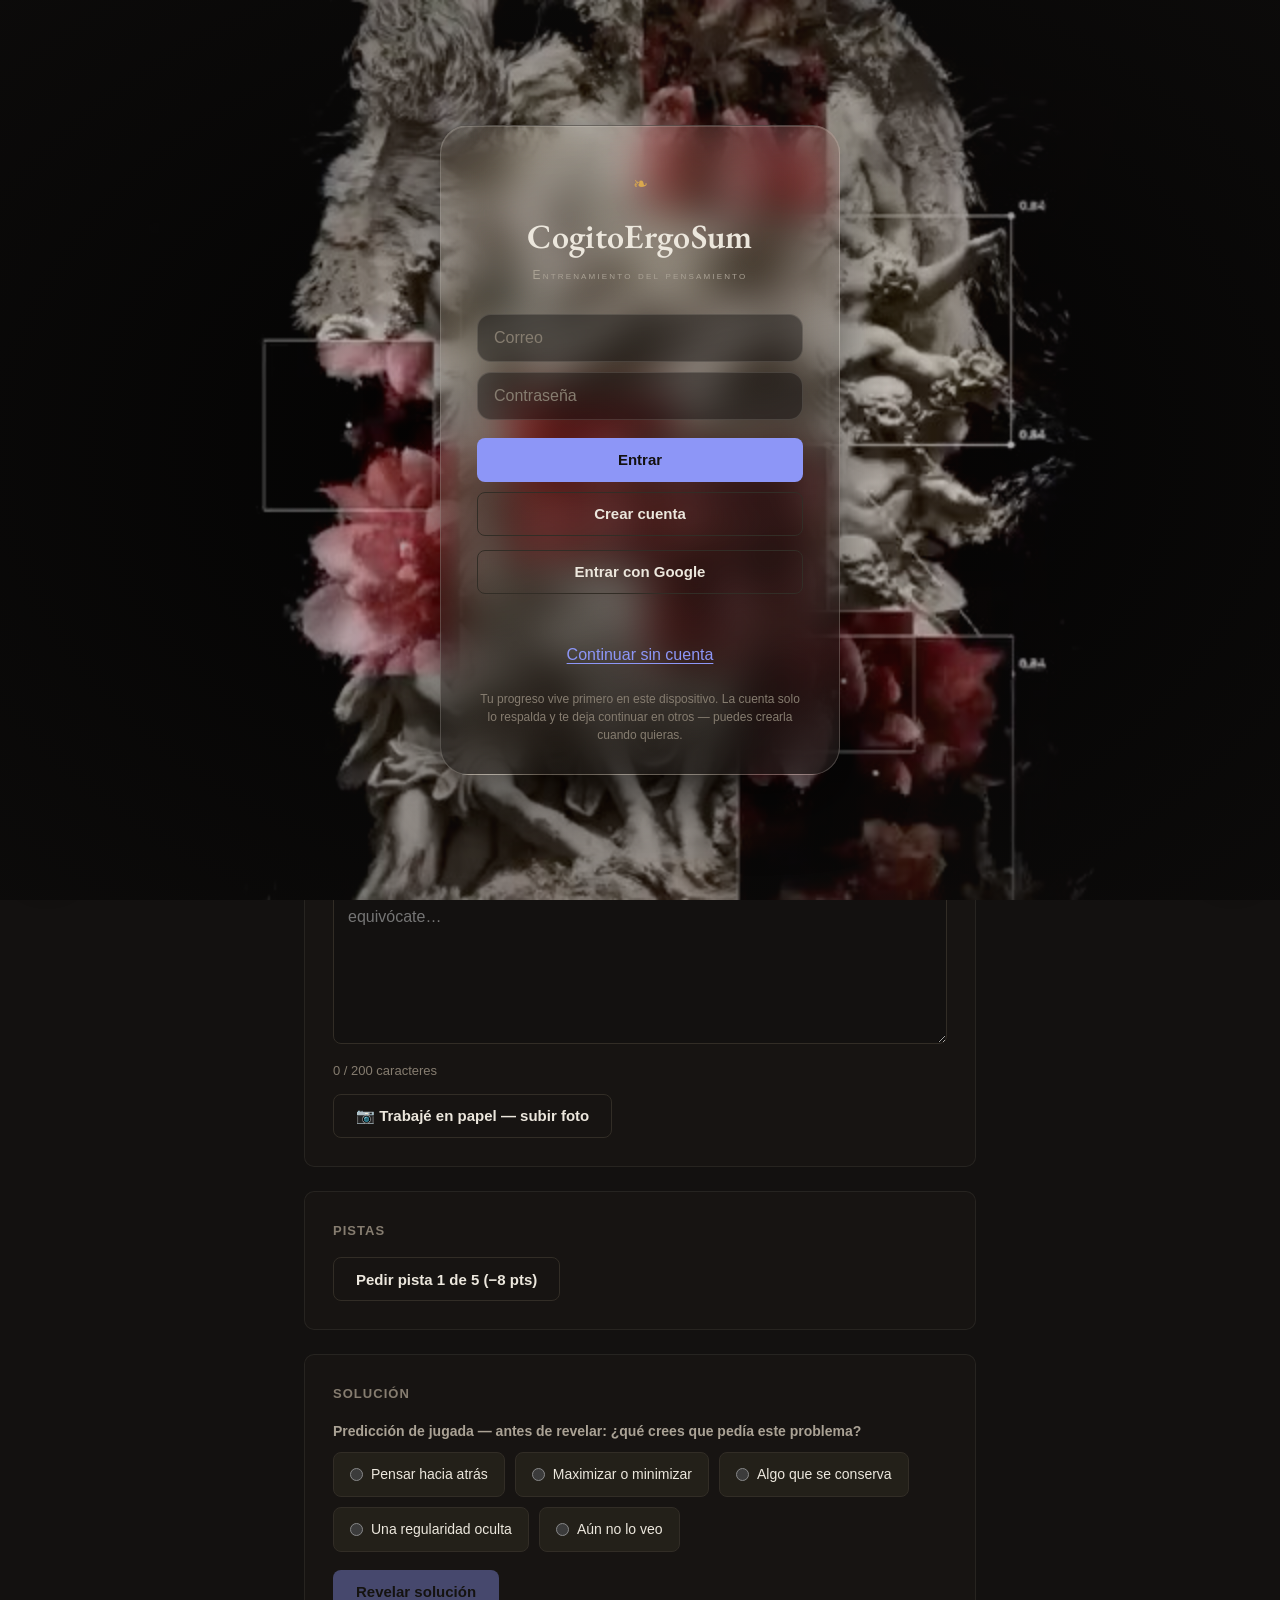
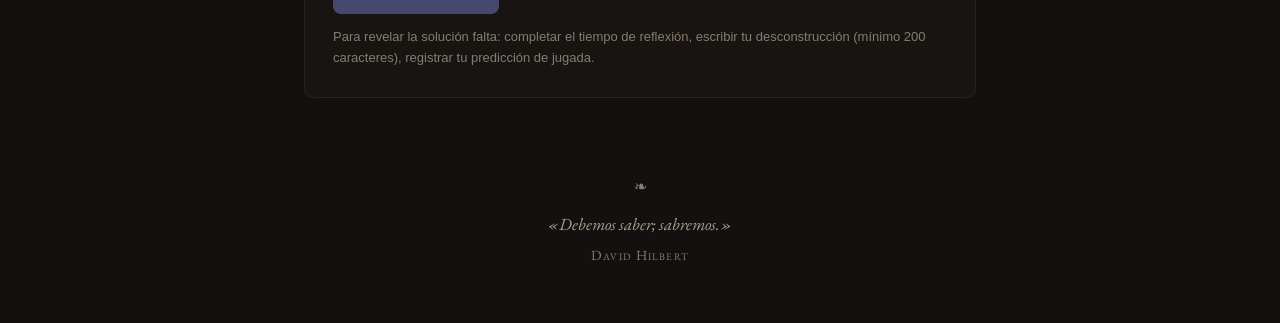
==== commit be99f7bd: "ux(estudio): tarjetas claras, progreso, siguiente-paso y botones descriptivos La vista de Estudio er" ====
--- a/index.html
+++ b/index.html
@@ -355,19 +355,35 @@
     <section id="vista-estudio" hidden>
 
       <article class="tarjeta">
+        <p class="tarjeta-eyebrow">Modo estudio</p>
         <h2>Tu camino</h2>
         <p id="estudio-bloque-titulo" class="estudio-bloque-titulo">Cargando…</p>
         <p id="estudio-bloque-meta" class="estudio-bloque-meta"></p>
-        <label class="estudio-bloque-nav">Ver bloque:
+
+        <!-- Progreso del bloque visible: cuántas unidades llevas completas -->
+        <div id="estudio-progreso" class="estudio-progreso" hidden>
+          <div class="estudio-progreso-barra" role="progressbar" aria-labelledby="estudio-progreso-texto">
+            <div id="estudio-progreso-relleno" class="estudio-progreso-relleno"></div>
+          </div>
+          <span id="estudio-progreso-texto" class="estudio-progreso-texto"></span>
+        </div>
+
+        <label class="estudio-bloque-nav" for="estudio-bloque-selector">
+          <span class="estudio-bloque-nav-rotulo">Ir a otra fase del temario</span>
           <select id="estudio-bloque-selector"></select>
         </label>
+
         <ul id="estudio-unidades" class="estudio-unidades"></ul>
         <p id="estudio-examen-estado" class="nota-privacidad"></p>
         <button id="btn-examen-iniciar" class="primario" hidden>Presentar examen del bloque</button>
       </article>
 
       <article class="tarjeta" id="estudio-unidad" hidden>
-        <h2>Unidad</h2>
+        <div class="unidad-cabecera">
+          <h2>Unidad</h2>
+          <button id="btn-unidad-cerrar" class="unidad-cerrar" type="button"
+            aria-label="Cerrar esta unidad y volver al camino">← Volver al camino</button>
+        </div>
         <h3 id="unidad-titulo" class="piso-titulo"></h3>
         <div id="unidad-lectura" class="lista-estrategias"></div>
         <!-- Lección integrada (pedido 2026-06-11): teoría completa redactada
@@ -375,7 +391,7 @@
              El puntero al libro se conserva para quien quiera profundizar. -->
         <button id="btn-unidad-leccion" class="secundario" hidden>📖 Leer la lección aquí</button>
         <div id="unidad-leccion" class="leccion" hidden></div>
-        <button id="btn-quiz-iniciar" class="primario" hidden>Ya leí — evalúame</button>
+        <button id="btn-quiz-iniciar" class="primario" hidden>Ya leí — empezar el quiz</button>
         <div id="unidad-quiz" hidden></div>
         <div id="unidad-cierre" hidden></div>
       </article>
--- a/css/styles.css
+++ b/css/styles.css
@@ -396,19 +396,42 @@
 
 /* Header y navegación en móvil: el header se apila y la nav ocupa toda la
    fila como barra de iconos+rótulo, muy tocable (un niño la entiende). */
-@media (max-width: 640px) {
+/* Barra de navegación INFERIOR fija en táctil/tablet (≤900px → iPad vertical y
+   teléfono): el patrón que toda app móvil usa. Siempre visible (sabes dónde
+   estás por la pestaña activa) y a un toque de cualquier sección. */
+@media (max-width: 900px) {
+  /* El header NO debe crear containing-block en móvil: su backdrop-filter
+     atrapaba a la nav fija (su bottom:0 quedaba relativo al header corto, no
+     al viewport, y la barra terminaba arriba tapando el wordmark). Sólido en
+     móvil — ya era la dirección del bloque ≤540. */
+  header.app-header {
+    -webkit-backdrop-filter: none; backdrop-filter: none;
+    background: rgba(19, 17, 16, 0.92);
+  }
   .header-inner { flex-wrap: wrap; padding: 10px 14px; gap: 8px 12px; }
   .marca-bloque { flex: 1 1 auto; }
   .header-rachas { margin-left: auto; }
-  nav { order: 3; width: 100%; gap: 4px; }
+  nav {
+    position: fixed; left: 0; right: 0; bottom: 0; z-index: 50;
+    display: flex; gap: 2px; width: 100%;
+    background: rgba(19, 17, 16, 0.94);
+    -webkit-backdrop-filter: blur(18px) saturate(1.2); backdrop-filter: blur(18px) saturate(1.2);
+    border-top: 1px solid var(--borde);
+    padding: 6px 6px calc(6px + env(safe-area-inset-bottom, 0px));
+    box-shadow: 0 -10px 28px -18px rgba(0, 0, 0, 0.75);
+  }
   .nav-btn {
-    flex: 1; flex-direction: column; gap: 3px;
-    padding: 7px 2px; min-height: 0; font-size: 11px; line-height: 1.1;
-    text-align: center;
+    flex: 1; flex-direction: column; gap: 4px;
+    min-height: 54px; padding: 7px 2px; font-size: 11px; line-height: 1.1;
+    text-align: center; border-radius: var(--radius-md);
   }
   .nav-btn span { font-size: 10.5px; }
-  .nav-btn svg { width: 21px; height: 21px; }
-  .nav-btn.activo { box-shadow: inset 0 -2px 0 var(--acento); }
+  .nav-btn svg { width: 23px; height: 23px; }
+  .nav-btn.activo { color: var(--acento); background: var(--acento-suave); box-shadow: none; }
+  /* Deja sitio para que la barra no tape el contenido (los botones flotantes y
+     los toasts se elevan en un bloque al FINAL del archivo: sus reglas base
+     vienen después de aquí y, con igual especificidad, ganarían en cascada). */
+  main.contenedor { padding-bottom: calc(82px + env(safe-area-inset-bottom, 0px)); }
 }
 
 /* Rachas siempre visibles: el logro sostenido vive en luz de lámpara */
@@ -1057,47 +1080,143 @@
 
 .estudio-bloque-titulo { font-family: var(--serif); font-size: 22px; font-weight: 600; }
 
-.estudio-bloque-meta { font-size: 14px; color: var(--texto-suave); margin-bottom: 10px; }
-.estudio-bloque-nav { display: block; font-size: 14px; color: var(--texto-suave); margin-bottom: 14px; }
-.estudio-bloque-nav select { margin-left: 6px; background: var(--bg-sutil); color: var(--texto); border: 1px solid var(--borde); border-radius: 6px; padding: 3px 8px; font-size: 13px; }
-
-.estudio-unidades { list-style: none; margin: 14px 0; }
-
-.unidad-item { margin-bottom: 8px; }
-
-/* Panel de unidad abierto INLINE dentro de un cluster (se inserta tras el <li>
-   de la unidad clickeada, ver abrirUnidad). Se anida visualmente bajo la unidad
-   para que el despliegue se lea continuo y no como una tarjeta suelta al fondo. */
+.estudio-bloque-meta { font-size: 14px; color: var(--texto-suave); margin-bottom: 12px; }
+
+/* Progreso del bloque visible: barra fina + recuento. Orienta con calma, sin
+   gamificación agresiva (§0.1). En luz de lámpara cuando el bloque se completa. */
+.estudio-progreso { display: flex; align-items: center; gap: 12px; margin: 0 0 16px; }
+.estudio-progreso-barra {
+  flex: 1; height: 8px; border-radius: var(--radius-pill);
+  background: var(--bg-sutil); border: 1px solid var(--borde); overflow: hidden;
+}
+.estudio-progreso-relleno {
+  height: 100%; width: 0; border-radius: inherit;
+  background: var(--acento); transition: width 400ms ease-out;
+}
+.estudio-progreso.completo .estudio-progreso-relleno { background: var(--lampara); }
+.estudio-progreso-texto { font-size: 13px; color: var(--texto-suave); white-space: nowrap; }
+.estudio-progreso.completo .estudio-progreso-texto { color: var(--lampara); }
+
+/* Salto a otra fase del temario: control claro y tocable, no un select diminuto. */
+.estudio-bloque-nav {
+  display: flex; flex-wrap: wrap; align-items: center; gap: 8px;
+  font-size: 13px; color: var(--texto-suave); margin-bottom: 18px;
+}
+.estudio-bloque-nav-rotulo { letter-spacing: 0.01em; }
+.estudio-bloque-nav select {
+  flex: 1; min-width: 180px;
+  background: var(--bg-sutil); color: var(--texto);
+  border: 1px solid var(--borde); border-radius: var(--radius-md);
+  padding: 9px 12px; font-size: 14px; font-family: inherit; cursor: pointer;
+  transition: border-color var(--transicion);
+}
+.estudio-bloque-nav select:hover { border-color: var(--acento); }
+
+.estudio-unidades { list-style: none; margin: 14px 0; display: flex; flex-direction: column; gap: 10px; }
+.unidad-item { margin: 0; }
+
+/* Panel de unidad abierto INLINE bajo la unidad clickeada (ver abrirUnidad).
+   Se anida visualmente bajo la unidad para que el despliegue se lea continuo. */
 .estudio-unidades #estudio-unidad {
-  margin: 4px 0 14px;
+  margin: 2px 0 14px;
   border-left: 3px solid var(--acento);
-}
-
+  animation: unidad-aparece 240ms ease-out;
+}
+@keyframes unidad-aparece {
+  from { opacity: 0; transform: translateY(-4px); }
+  to { opacity: 1; transform: none; }
+}
+@media (prefers-reduced-motion: reduce) {
+  .estudio-unidades #estudio-unidad { animation: none; }
+}
+
+/* Tarjeta de unidad: claramente pulsable. Badge de estado + título + libro
+   (secundario, en su propia línea) + acción descriptiva + flecha. */
 .unidad-boton {
   width: 100%;
   display: flex;
   align-items: center;
-  gap: 12px;
+  gap: 14px;
   text-align: left;
   background: var(--bg-sutil);
   border: 1px solid var(--borde);
-  border-radius: 8px;
-  padding: 12px 16px;
-  min-height: 44px;
+  border-radius: var(--radius-lg);
+  padding: 14px 16px;
+  min-height: 56px;
   color: var(--texto);
   font-family: inherit;
   font-size: 14px;
   cursor: pointer;
-  transition: border-color var(--transicion);
-}
-
-.unidad-boton:hover:not(:disabled) { border-color: var(--acento); }
-.unidad-boton:disabled { opacity: 0.45; cursor: not-allowed; }
-.unidad-item.hecha .unidad-estado { color: var(--exito); }
-.unidad-item.abierta .unidad-estado { color: var(--acento); }
-
-.unidad-nombre { font-weight: 600; }
-.unidad-libro { margin-left: auto; font-size: 12px; color: var(--texto-tenue); }
+  transition: border-color var(--transicion), background var(--transicion);
+}
+.unidad-boton:hover:not(:disabled) { border-color: var(--acento); background: var(--bg-elevado); }
+.unidad-boton:hover:not(:disabled) .unidad-flecha { transform: translateX(3px); color: var(--acento); }
+.unidad-boton:hover:not(:disabled) .unidad-accion { color: var(--acento); }
+.unidad-boton:disabled { opacity: 0.5; cursor: not-allowed; }
+
+/* Badge de estado: círculo con ✓ (hecha) / ▸ (abierta) / 🔒 (bloqueada). */
+.unidad-estado {
+  flex-shrink: 0;
+  display: grid; place-items: center;
+  width: 30px; height: 30px; border-radius: 50%;
+  background: var(--bg-elevado); border: 1px solid var(--borde);
+  font-size: 15px; line-height: 1; color: var(--texto-suave);
+}
+.unidad-item.hecha .unidad-estado { color: var(--exito); border-color: color-mix(in srgb, var(--exito) 45%, transparent); }
+.unidad-item.abierta .unidad-estado { color: var(--acento); border-color: color-mix(in srgb, var(--acento) 45%, transparent); }
+
+.unidad-texto { display: flex; flex-direction: column; gap: 2px; min-width: 0; flex: 1; }
+.unidad-nombre { font-weight: 600; line-height: 1.3; }
+.unidad-libro { font-size: 12px; color: var(--texto-tenue); line-height: 1.3; }
+
+/* Acción descriptiva ("Abrir" / "Repasar") + flecha que invita a entrar. */
+.unidad-accion {
+  flex-shrink: 0; font-size: 12px; font-weight: 600; color: var(--texto-suave);
+  transition: color var(--transicion);
+}
+.unidad-flecha {
+  flex-shrink: 0; font-size: 22px; line-height: 1; color: var(--texto-tenue);
+  transition: transform var(--transicion), color var(--transicion);
+}
+.unidad-item.bloqueada .unidad-accion,
+.unidad-item.bloqueada .unidad-flecha { display: none; }
+
+/* La PRÓXIMA unidad pendiente = el siguiente paso natural. Resaltada en luz de
+   lámpara con el rótulo "Empieza/Continúa aquí" (baja la carga de buscarla). */
+.unidad-item.proxima .unidad-boton {
+  border-color: color-mix(in srgb, var(--lampara) 55%, transparent);
+  background: color-mix(in srgb, var(--lampara) 8%, var(--bg-sutil));
+  box-shadow: 0 0 0 1px color-mix(in srgb, var(--lampara) 22%, transparent);
+}
+.unidad-item.proxima .unidad-accion { color: var(--lampara); }
+.unidad-tag-proxima {
+  align-self: flex-start;
+  font-size: 10.5px; font-weight: 700; letter-spacing: 0.08em; text-transform: uppercase;
+  color: var(--lampara);
+  background: color-mix(in srgb, var(--lampara) 14%, transparent);
+  border-radius: var(--radius-sm); padding: 2px 7px; margin-bottom: 3px;
+}
+
+/* Cabecera del panel de unidad: título + "Volver al camino". */
+.unidad-cabecera {
+  display: flex; align-items: center; justify-content: space-between;
+  gap: 12px; flex-wrap: wrap; margin-bottom: 4px;
+}
+.unidad-cerrar {
+  background: transparent; border: 1px solid var(--borde); border-radius: var(--radius-md);
+  color: var(--texto-suave); font-family: inherit; font-size: 13px; font-weight: 600;
+  padding: 8px 14px; min-height: 40px; cursor: pointer;
+  transition: border-color var(--transicion), color var(--transicion);
+}
+.unidad-cerrar:hover { border-color: var(--acento); color: var(--acento); }
+
+/* Estudio en pantallas estrechas: el libro nunca empuja a 3 líneas y, en lo más
+   angosto, el texto de acción cede su lugar a la flecha (que ya comunica "entra"). */
+@media (max-width: 560px) {
+  .unidad-libro { white-space: nowrap; overflow: hidden; text-overflow: ellipsis; }
+  .unidad-accion { display: none; }
+  .unidad-boton { gap: 12px; padding: 13px 14px; }
+}
 
 .ruta-chip {
   font-size: 10px;
@@ -1492,7 +1611,8 @@
 #mentor-panel .mentor-config input[type='text'] { flex: 1; min-width: 0; }
 
 @media (max-width: 540px) {
-  #mentor-flotante { right: 12px; bottom: 12px; }
+  /* bottom lo fija el bloque ≤900 (sobre la barra de navegación) */
+  #mentor-flotante { right: 12px; }
   #mentor-panel { width: calc(100vw - 24px); max-height: 62vh; }
 }
 
@@ -1575,8 +1695,7 @@
   .header-inner { padding: 10px 14px; flex-wrap: wrap; }
   .marca { font-size: 18px; }
   .marca-sub { font-size: 10px; }
-  nav { order: 3; width: 100%; justify-content: space-between; }
-  nav button { flex: 1; min-height: 44px; }
+  /* La navegación es la barra inferior fija definida en el bloque ≤900px. */
   textarea { min-height: 160px; }
 }
 
@@ -2255,7 +2374,8 @@
 }
 
 @media (max-width: 540px) {
-  #pizarra-flotante { left: 12px; bottom: 12px; }
+  /* bottom lo fija el bloque ≤900 (sobre la barra de navegación) */
+  #pizarra-flotante { left: 12px; }
   .pizarra-barra { padding: 6px 8px; }
   .pizarra-titulo { display: none; }
   .piz-grosor-preset { width: 28px; height: 28px; }
@@ -2708,3 +2828,15 @@
   font-weight: 700; padding: 12px 20px; min-width: auto;
 }
 .timer-boton.timer-boton--iniciar:hover { filter: brightness(1.1); color: #16130f; }
+
+/* ============================================================================
+   Elevación sobre la barra de navegación inferior (≤900px).
+   Va al FINAL a propósito: las reglas base de .toast-region (~2644),
+   #pizarra-flotante y #mentor-flotante aparecen antes en el archivo; con igual
+   especificidad, la última en orden de fuente gana. Aquí garantizamos que los
+   flotantes y los toasts queden SOBRE la barra fija, no detrás de ella. */
+@media (max-width: 900px) {
+  .toast-region,
+  #pizarra-flotante,
+  #mentor-flotante { bottom: calc(88px + env(safe-area-inset-bottom, 0px)); }
+}
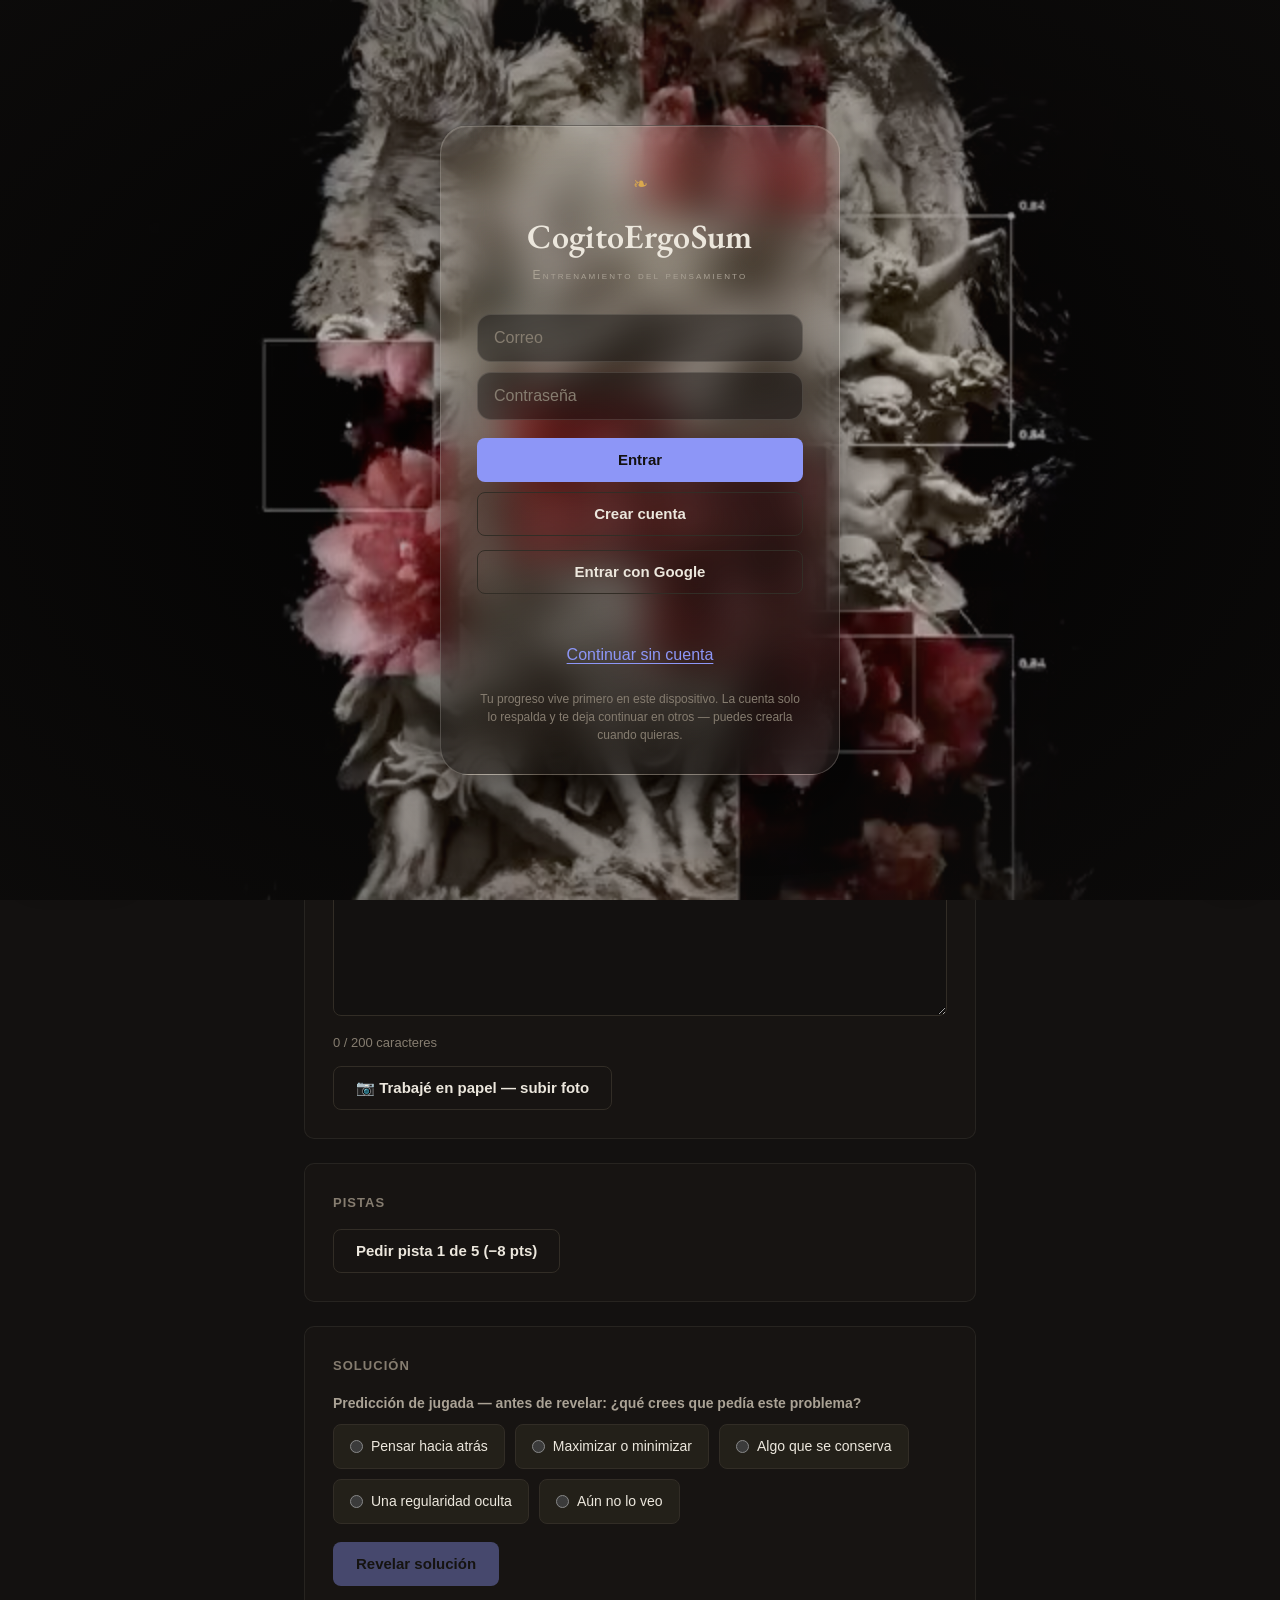
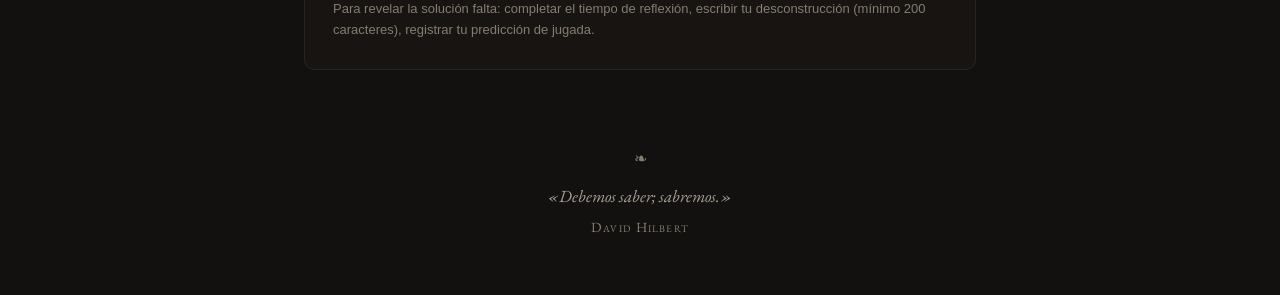
==== commit 21e447ff: "ux(pizarra): boton de abrir remarcado + iconos de herramienta reconocibles Los botones de la pizarra" ====
--- a/index.html
+++ b/index.html
@@ -939,7 +939,13 @@
        unidad/examen guarda SU pizarra en este dispositivo. El botón
        "Evaluar" (mentor) solo existe con cuenta de Claude activa. -->
   <div id="pizarra-flotante" hidden>
-    <button id="pizarra-burbuja" title="Abrir la pizarra" aria-label="Abrir la pizarra">✎</button>
+    <button id="pizarra-burbuja" title="Abrir la pizarra para dibujar y forcejear a mano" aria-label="Abrir la pizarra">
+      <svg viewBox="0 0 24 24" fill="none" stroke="currentColor" stroke-width="1.8" stroke-linecap="round" stroke-linejoin="round" aria-hidden="true">
+        <path d="M5 19l1.2-4.2L15.5 5.5a1.7 1.7 0 0 1 2.4 0l.6.6a1.7 1.7 0 0 1 0 2.4L9.2 17.8 5 19z"/>
+        <path d="M14.5 6.5l3 3"/>
+      </svg>
+      <span class="pizarra-burbuja-rotulo">Pizarra</span>
+    </button>
   </div>
 
   <section id="pizarra-overlay" hidden aria-label="Pizarra de trabajo">
@@ -949,10 +955,32 @@
         <span id="pizarra-titulo" class="pizarra-titulo"></span>
       </div>
       <div class="pizarra-grupo pizarra-herramientas" role="toolbar" aria-label="Herramientas">
-        <button id="btn-piz-pluma" class="pizarra-boton" title="Pluma — dibuja y sostén para figura perfecta" aria-label="Pluma">✒</button>
-        <button id="btn-piz-goma" class="pizarra-boton" title="Goma — borra trazos completos · doble toque del dedo alterna pluma/goma" aria-label="Goma">◌</button>
-        <button id="btn-piz-marcador" class="pizarra-boton" title="Resaltador — tinta translúcida" aria-label="Resaltador">▰</button>
-        <button id="btn-piz-lazo" class="pizarra-boton" title="Lazo — rodea trazos para moverlos, duplicarlos o borrarlos" aria-label="Lazo">⬚</button>
+        <button id="btn-piz-pluma" class="pizarra-boton" title="Pluma — dibuja y sostén para figura perfecta" aria-label="Pluma">
+          <svg viewBox="0 0 24 24" fill="none" stroke="currentColor" stroke-width="1.7" stroke-linecap="round" stroke-linejoin="round" aria-hidden="true">
+            <path d="M5 19l1.2-4.2L15.5 5.5a1.7 1.7 0 0 1 2.4 0l.6.6a1.7 1.7 0 0 1 0 2.4L9.2 17.8 5 19z"/>
+            <path d="M14.5 6.5l3 3"/><path d="M5 19l2.2-.6"/>
+          </svg>
+        </button>
+        <button id="btn-piz-goma" class="pizarra-boton" title="Goma — borra trazos completos · doble toque del dedo alterna pluma/goma" aria-label="Goma">
+          <svg viewBox="0 0 24 24" fill="none" stroke="currentColor" stroke-width="1.7" stroke-linecap="round" stroke-linejoin="round" aria-hidden="true">
+            <path d="M8 20l-3.6-3.6a1.6 1.6 0 0 1 0-2.3l7.7-7.7a1.6 1.6 0 0 1 2.3 0l4.2 4.2a1.6 1.6 0 0 1 0 2.3L14.5 20z"/>
+            <path d="M8 20h11.5"/><path d="M10 8.5l5 5"/>
+          </svg>
+        </button>
+        <button id="btn-piz-marcador" class="pizarra-boton" title="Resaltador — tinta translúcida" aria-label="Resaltador">
+          <svg viewBox="0 0 24 24" fill="none" stroke="currentColor" stroke-width="1.6" stroke-linecap="round" stroke-linejoin="round" aria-hidden="true">
+            <path d="M9 11l-6 6v3h9l3-3"/>
+            <path d="M22 12l-4.6 4.6a2 2 0 0 1-2.8 0l-5.2-5.2a2 2 0 0 1 0-2.8L14 4z"/>
+            <path d="M14.5 20H21"/>
+          </svg>
+        </button>
+        <button id="btn-piz-lazo" class="pizarra-boton" title="Lazo — rodea trazos para moverlos, duplicarlos o borrarlos" aria-label="Lazo">
+          <svg viewBox="0 0 24 24" fill="none" stroke="currentColor" stroke-width="1.7" stroke-linecap="round" stroke-linejoin="round" aria-hidden="true">
+            <ellipse cx="12" cy="10" rx="8" ry="5.6" stroke-dasharray="2.8 2.6"/>
+            <path d="M6.6 14.9c-.7 1.2-.4 2.7.8 3.5"/>
+            <circle cx="8.5" cy="19" r="1.15" fill="currentColor" stroke="none"/>
+          </svg>
+        </button>
         <span id="piz-grosores" class="piz-grosores" role="group" aria-label="Grosor del trazo"></span>
         <div id="piz-colores" class="piz-colores"></div>
       </div>
@@ -961,9 +989,24 @@
           title="Enviar esta página al mentor socrático">🪶 Evaluar</button>
         <button id="btn-piz-sel-duplicar" class="pizarra-boton pizarra-sel-borrar" hidden>Duplicar</button>
         <button id="btn-piz-sel-borrar" class="pizarra-boton pizarra-sel-borrar" hidden>Borrar selección</button>
-        <button id="btn-piz-deshacer" class="pizarra-boton" title="Deshacer (toque de 2 dedos)" aria-label="Deshacer">↩</button>
-        <button id="btn-piz-rehacer" class="pizarra-boton" title="Rehacer (toque de 3 dedos)" aria-label="Rehacer">↪</button>
-        <button id="btn-piz-limpiar" class="pizarra-boton" title="Limpiar la página (doble toque)" aria-label="Limpiar la página">⌫</button>
+        <button id="btn-piz-deshacer" class="pizarra-boton" title="Deshacer (toque de 2 dedos)" aria-label="Deshacer">
+          <svg viewBox="0 0 24 24" fill="none" stroke="currentColor" stroke-width="1.8" stroke-linecap="round" stroke-linejoin="round" aria-hidden="true">
+            <path d="M8 8L4 12l4 4"/><path d="M4 12h9.5a5 5 0 0 1 5 5v.5"/>
+          </svg>
+        </button>
+        <button id="btn-piz-rehacer" class="pizarra-boton" title="Rehacer (toque de 3 dedos)" aria-label="Rehacer">
+          <svg viewBox="0 0 24 24" fill="none" stroke="currentColor" stroke-width="1.8" stroke-linecap="round" stroke-linejoin="round" aria-hidden="true">
+            <path d="M16 8l4 4-4 4"/><path d="M20 12h-9.5a5 5 0 0 0-5 5v.5"/>
+          </svg>
+        </button>
+        <button id="btn-piz-limpiar" class="pizarra-boton" title="Limpiar la página (doble toque)" aria-label="Limpiar la página">
+          <svg viewBox="0 0 24 24" fill="none" stroke="currentColor" stroke-width="1.6" stroke-linecap="round" stroke-linejoin="round" aria-hidden="true">
+            <path d="M19.5 4.5L12 12"/>
+            <path d="M8.5 9.5l6 6"/>
+            <path d="M8.5 9.5L4 15l5 5 5.5-4.5z"/>
+            <path d="M6.5 13.5l4 4"/><path d="M9 11.5l4 4"/>
+          </svg>
+        </button>
         <span class="pizarra-paginas">
           <button id="btn-piz-pag-prev" class="pizarra-boton" title="Página anterior" aria-label="Página anterior">‹</button>
           <span id="piz-pag-info">1/1</span>
--- a/css/styles.css
+++ b/css/styles.css
@@ -2188,23 +2188,38 @@
   z-index: 30;
 }
 
-/* Misma receta de visibilidad que la burbuja del mentor (pedido 2026-06-11) */
+/* Botón de abrir REMARCADO: píldora con icono de lápiz + rótulo "Pizarra", para
+   que se perciba al instante qué hace (antes era un glifo ✎ ambiguo). Glass +
+   borde y halo índigo discretos: prominente sin gritar (§0.1, nada de pulsos). */
 #pizarra-burbuja {
-  width: 58px;
-  height: 58px;
-  border-radius: 50%;
-  font-size: 25px;
+  display: inline-flex;
+  align-items: center;
+  gap: 9px;
+  height: 52px;
+  padding: 0 18px 0 15px;
+  border-radius: var(--radius-pill);
+  font-family: inherit;
+  font-size: 15px;
+  font-weight: 600;
   cursor: pointer;
   color: var(--acento);
-  background: rgba(27, 24, 21, 0.88);
+  background: rgba(27, 24, 21, 0.9);
   -webkit-backdrop-filter: blur(14px) saturate(1.15);
   backdrop-filter: blur(14px) saturate(1.15);
-  border: 1px solid rgba(141, 150, 247, 0.45);
-  box-shadow: 0 6px 20px rgba(0, 0, 0, 0.45);
-  transition: border-color var(--transicion), color var(--transicion);
-}
-
-#pizarra-burbuja:hover { border-color: var(--acento); color: var(--texto); }
+  border: 1px solid rgba(141, 150, 247, 0.55);
+  box-shadow: 0 6px 20px rgba(0, 0, 0, 0.45), 0 0 0 4px rgba(141, 150, 247, 0.1);
+  transition: border-color var(--transicion), color var(--transicion),
+    background var(--transicion), box-shadow var(--transicion);
+}
+#pizarra-burbuja svg { width: 22px; height: 22px; flex-shrink: 0; }
+.pizarra-burbuja-rotulo { white-space: nowrap; }
+
+#pizarra-burbuja:hover {
+  border-color: var(--acento);
+  color: var(--texto);
+  background: rgba(27, 24, 21, 0.96);
+  box-shadow: 0 6px 22px rgba(0, 0, 0, 0.5), 0 0 0 5px rgba(141, 150, 247, 0.16);
+}
 
 #pizarra-overlay {
   position: fixed;
@@ -2242,8 +2257,11 @@
 }
 
 .pizarra-boton {
-  min-width: 40px;
-  min-height: 40px;
+  display: inline-flex;
+  align-items: center;
+  justify-content: center;
+  min-width: 42px;
+  min-height: 42px;
   padding: 4px 10px;
   border-radius: 8px;
   border: 1px solid transparent;
@@ -2255,12 +2273,23 @@
     background var(--transicion);
 }
 
-.pizarra-boton:hover:not(:disabled) { border-color: var(--borde); }
-
+/* Iconos SVG de herramienta: forma reconocible (goma con cuerpo de goma, pluma
+   con plumín, resaltador con punta, lazo punteado…) en lugar de glifos abstractos. */
+.pizarra-boton svg { width: 22px; height: 22px; display: block; }
+
+/* display:inline-flex (arriba) pisa la regla UA [hidden]{display:none}; hay que
+   restaurarla o los botones con `hidden` (mentor sin cuenta, duplicar/borrar sin
+   selección) se mostrarían indebidamente. */
+.pizarra-boton[hidden] { display: none; }
+
+.pizarra-boton:hover:not(:disabled) { border-color: var(--borde); background: rgba(141, 150, 247, 0.08); }
+
+/* Herramienta seleccionada: claramente marcada (relleno índigo + borde). */
 .pizarra-boton.activo {
   border-color: var(--acento);
   background: var(--acento-suave);
   color: var(--acento);
+  box-shadow: inset 0 0 0 1px var(--acento);
 }
 
 .pizarra-boton:disabled { opacity: 0.35; cursor: default; }
